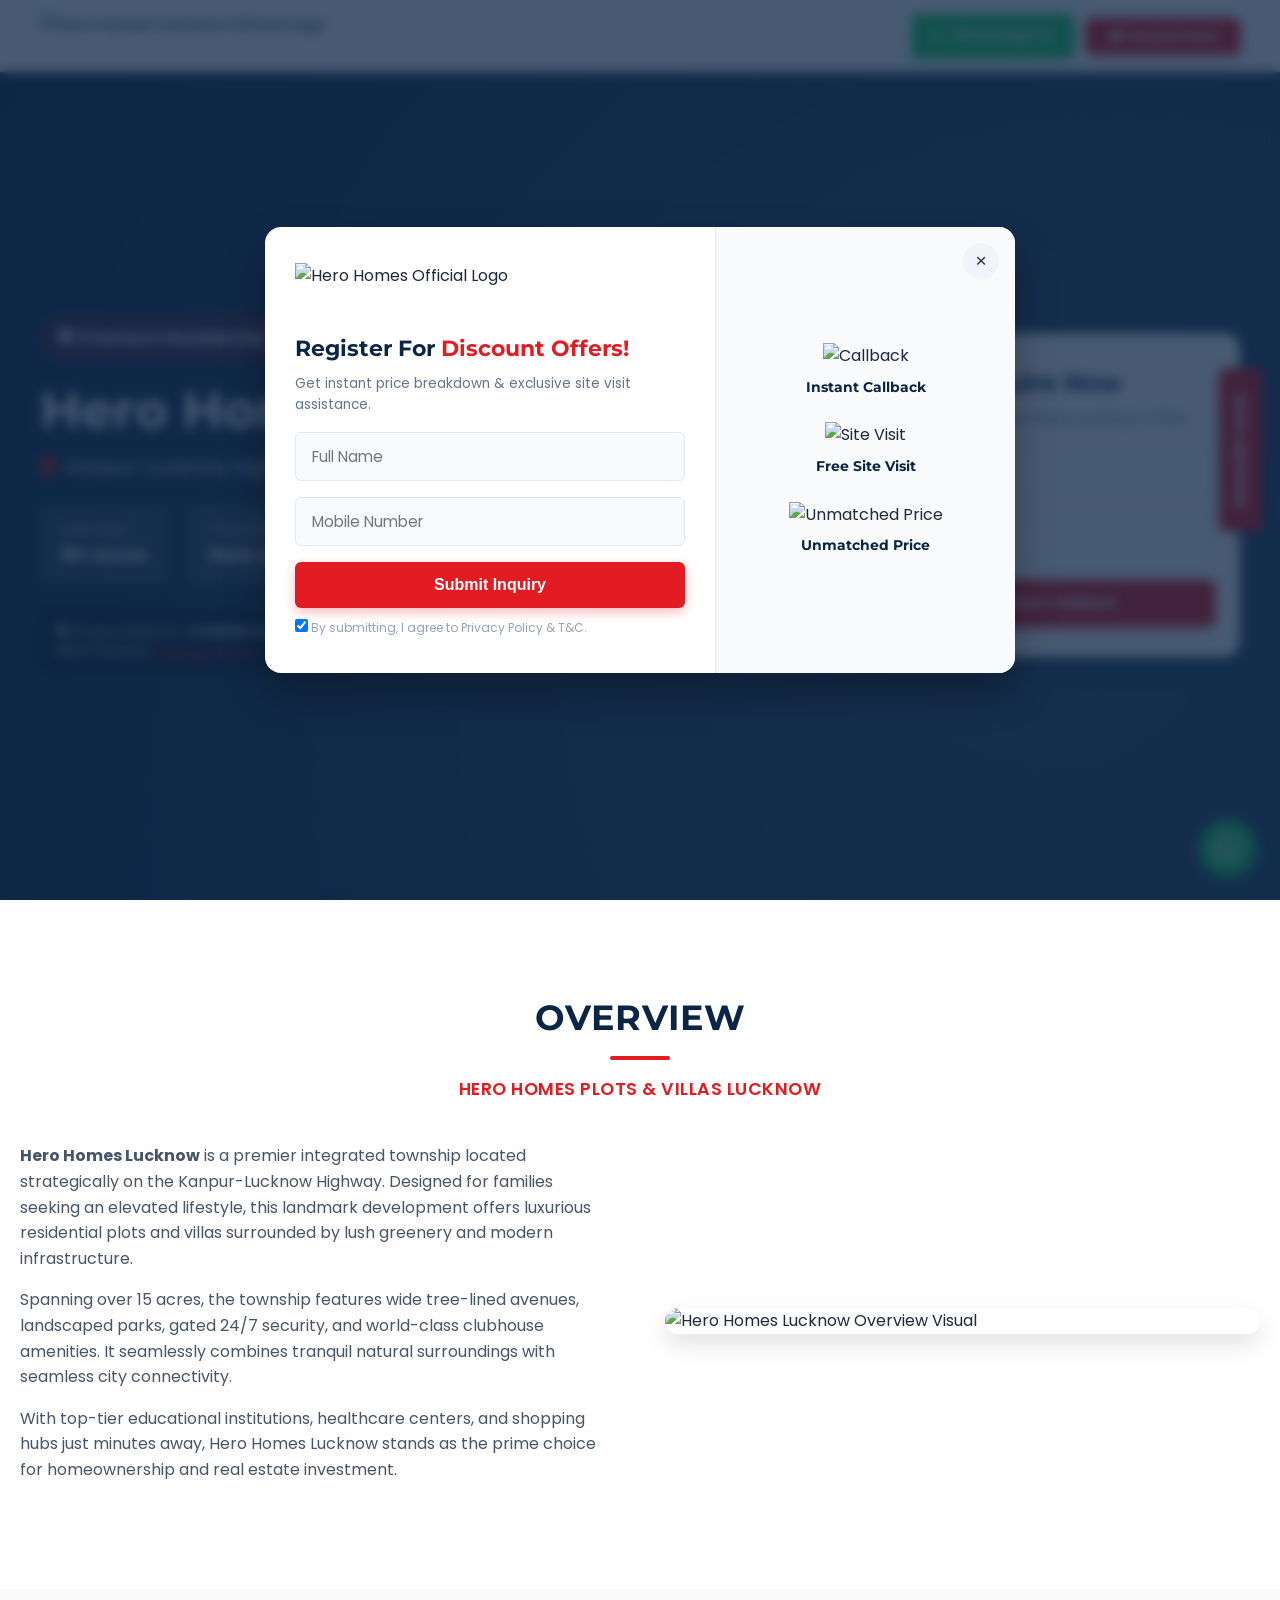
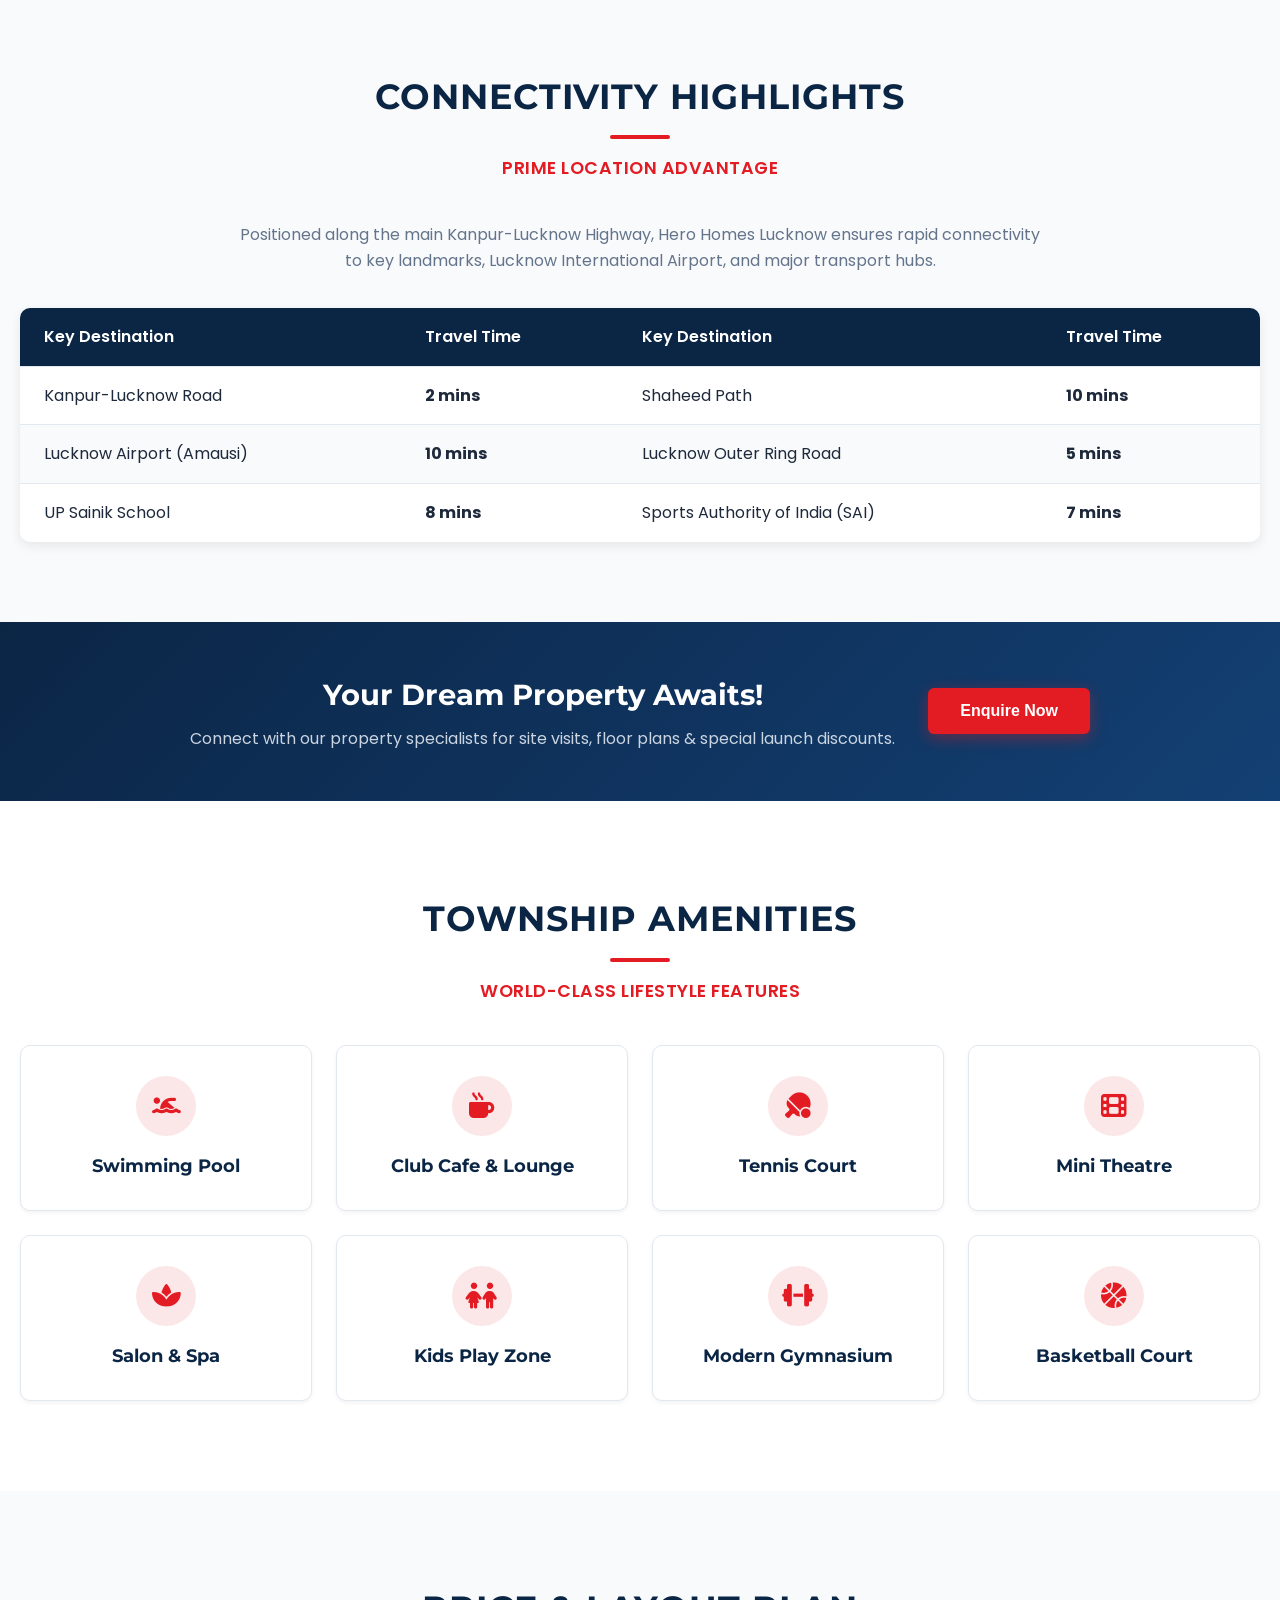
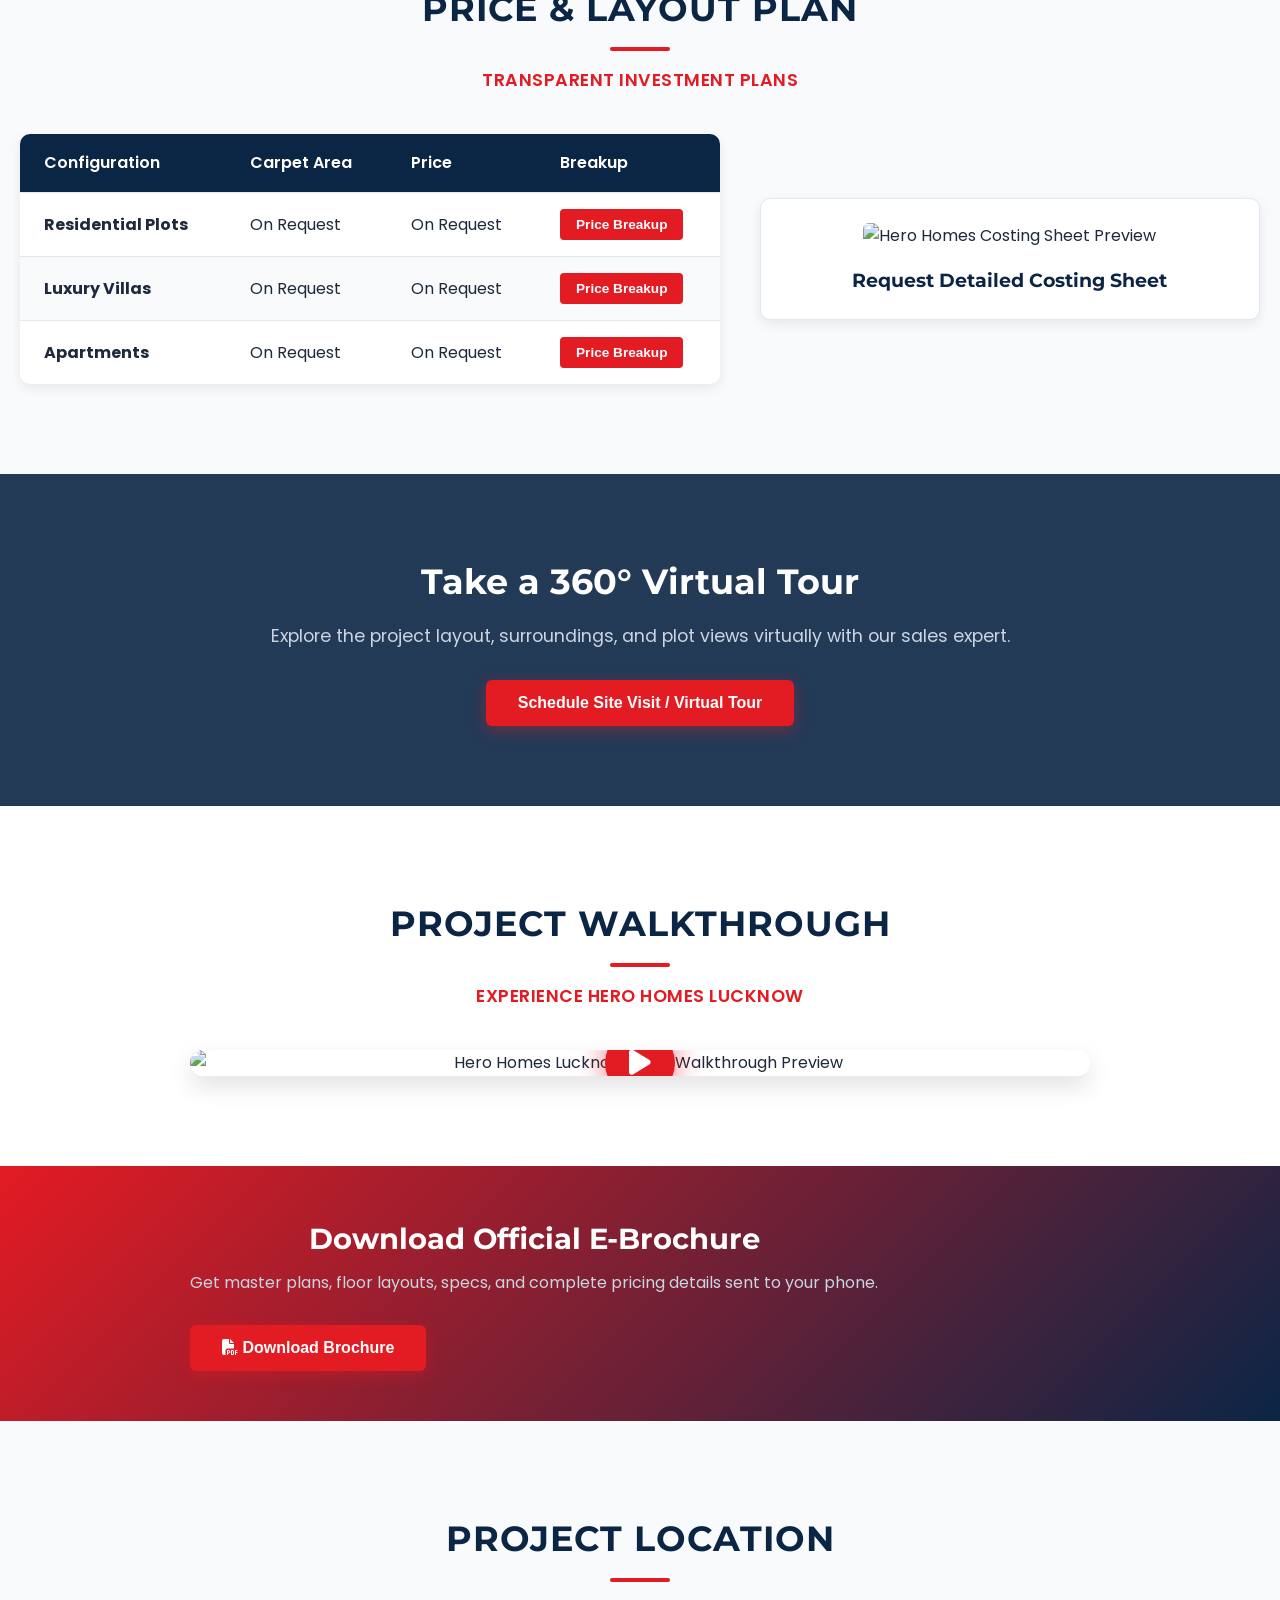
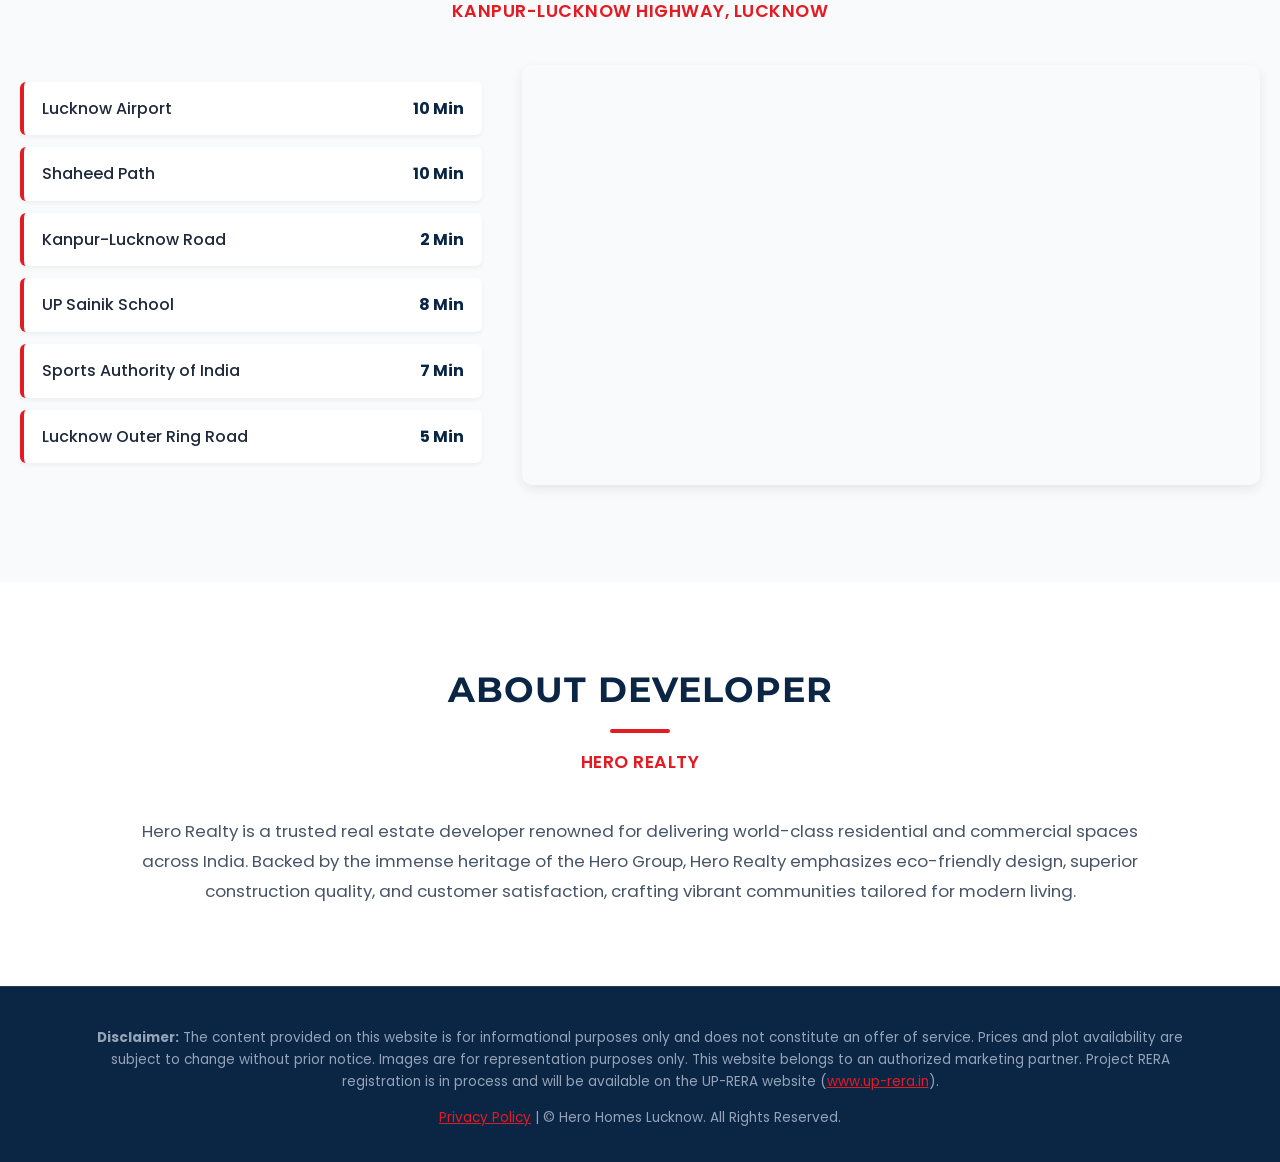
==== index.html @ 5c16687f "Add files via upload" ====
<!DOCTYPE html>
<html lang="en">
<head>
  <meta charset="UTF-8">
  <meta name="viewport" content="width=device-width, initial-scale=1.0">
  <title>Hero Homes Lucknow | Premium Residential Plots & Villas</title>
  <meta name="description" content="Hero Homes Lucknow a premium integrated township offers residential plots and villas on Kanpur-Lucknow Highway, Lucknow. Find project details, amenities, pricing & site visit.">
  <link rel="shortcut icon" href="assets/favicon.webp" type="image/x-icon">
  
  <!-- Font Awesome Icons -->
  <link rel="stylesheet" href="https://cdnjs.cloudflare.com/ajax/libs/font-awesome/6.4.0/css/all.min.css">
  
  <!-- Custom Stylesheet -->
  <link rel="stylesheet" href="styles.css">
</head>
<body>

  <!-- Sticky Side Contact Button -->
  <div class="sticky-enquire-btn" data-modal-target="enquireModal">
    ENQUIRE NOW
  </div>

  <!-- WhatsApp Floating Button -->
  <a href="https://wa.me/?text=I%20Want%20More%20Information%20About%20Hero%20Homes%20Project%20Lucknow" target="_blank" class="whatsapp-float" title="Chat on WhatsApp">
    <i class="fab fa-whatsapp"></i>
  </a>

  <!-- Header Navigation -->
  <header class="header">
    <div class="nav-container">
      <a href="#" class="logo">
        <img src="assets/official-hero-homes-logo.png" alt="Hero Homes Lucknow Official Logo">
      </a>
      <div class="header-actions">
        <a href="https://wa.me/?text=I%20Want%20More%20Information%20About%20Hero%20Homes%20Project%20Lucknow" target="_blank" class="btn-whatsapp-nav">
          <i class="fab fa-whatsapp"></i> WhatsApp Us
        </a>
        <button class="btn-enquire-nav" data-modal-target="enquireModal">
          <i class="fas fa-paper-plane"></i> Enquire Now
        </button>
      </div>
    </div>
  </header>

  <!-- Hero Section -->
  <section class="hero">
    <div class="hero-overlay"></div>
    <div class="hero-container">
      <div class="hero-content">
        <span class="hero-badge"><i class="fas fa-gem"></i> Premium Residential Township</span>
        <h1>Hero Homes Lucknow</h1>
        <div class="hero-location">
          <i class="fas fa-map-marker-alt"></i> Kanpur-Lucknow Highway, Lucknow
        </div>
        <div class="hero-features">
          <div class="hero-feature-item">
            <span>Land Area</span>
            <strong>15+ Acres</strong>
          </div>
          <div class="hero-feature-item">
            <span>Typology</span>
            <strong>Plots & Villas</strong>
          </div>
          <div class="hero-feature-item">
            <span>Status</span>
            <strong>New Launch</strong>
          </div>
        </div>
        <div class="rera-info">
          <i class="fas fa-shield-alt"></i> Project RERA No: <strong>COMING SOON</strong><br>
          RERA Website: <a href="https://www.up-rera.in/" target="_blank" rel="nofollow">www.up-rera.in</a>
        </div>
      </div>

      <!-- Quick Lead Form -->
      <div class="lead-card">
        <h3>Enquire Now</h3>
        <p>Register to unlock exclusive pricing & offers</p>
        <form class="leadForm">
          <input type="hidden" name="form_source" value="Hero Section Form">
          <div class="form-group">
            <input type="text" name="name" class="form-control" placeholder="Your Name" required>
          </div>
          <div class="form-group">
            <input type="tel" name="phone" class="form-control" placeholder="Phone Number" required pattern="[0-9]{10}" title="Please enter a valid 10-digit phone number">
          </div>
          <button type="submit" class="btn-submit">Get Instant Callback</button>
        </form>
      </div>
    </div>
  </section>

  <!-- Overview Section -->
  <section class="overview" id="overview">
    <div class="section-title">
      <h2>Overview</h2>
      <div class="divider"></div>
      <p class="subtitle">Hero Homes Plots & Villas Lucknow</p>
    </div>
    <div class="overview-grid">
      <div class="overview-text">
        <p><strong>Hero Homes Lucknow</strong> is a premier integrated township located strategically on the Kanpur-Lucknow Highway. Designed for families seeking an elevated lifestyle, this landmark development offers luxurious residential plots and villas surrounded by lush greenery and modern infrastructure.</p>
        <p>Spanning over 15 acres, the township features wide tree-lined avenues, landscaped parks, gated 24/7 security, and world-class clubhouse amenities. It seamlessly combines tranquil natural surroundings with seamless city connectivity.</p>
        <p>With top-tier educational institutions, healthcare centers, and shopping hubs just minutes away, Hero Homes Lucknow stands as the prime choice for homeownership and real estate investment.</p>
      </div>
      <div class="overview-img-box">
        <img src="assets/about.webp" alt="Hero Homes Lucknow Overview Visual">
      </div>
    </div>
  </section>

  <!-- Connectivity Highlights -->
  <section class="connectivity">
    <div class="connectivity-container">
      <div class="section-title">
        <h2>Connectivity Highlights</h2>
        <div class="divider"></div>
        <p class="subtitle">Prime Location Advantage</p>
      </div>
      <p class="connectivity-desc">
        Positioned along the main Kanpur-Lucknow Highway, Hero Homes Lucknow ensures rapid connectivity to key landmarks, Lucknow International Airport, and major transport hubs.
      </p>
      <div class="table-responsive">
        <table class="custom-table">
          <thead>
            <tr>
              <th>Key Destination</th>
              <th>Travel Time</th>
              <th>Key Destination</th>
              <th>Travel Time</th>
            </tr>
          </thead>
          <tbody>
            <tr>
              <td>Kanpur-Lucknow Road</td>
              <td><strong>2 mins</strong></td>
              <td>Shaheed Path</td>
              <td><strong>10 mins</strong></td>
            </tr>
            <tr>
              <td>Lucknow Airport (Amausi)</td>
              <td><strong>10 mins</strong></td>
              <td>Lucknow Outer Ring Road</td>
              <td><strong>5 mins</strong></td>
            </tr>
            <tr>
              <td>UP Sainik School</td>
              <td><strong>8 mins</strong></td>
              <td>Sports Authority of India (SAI)</td>
              <td><strong>7 mins</strong></td>
            </tr>
          </tbody>
        </table>
      </div>
    </div>
  </section>

  <!-- Call To Action Banner -->
  <section class="cta-banner">
    <div class="cta-container">
      <div class="cta-text">
        <h3>Your Dream Property Awaits!</h3>
        <p>Connect with our property specialists for site visits, floor plans & special launch discounts.</p>
      </div>
      <button class="btn-cta" data-modal-target="enquireModal">Enquire Now</button>
    </div>
  </section>

  <!-- Amenities Section -->
  <section class="amenities" id="amenities">
    <div class="section-title">
      <h2>Township Amenities</h2>
      <div class="divider"></div>
      <p class="subtitle">World-Class Lifestyle Features</p>
    </div>
    <div class="amenities-grid">
      <div class="amenity-card">
        <div class="amenity-icon"><i class="fas fa-person-swimming"></i></div>
        <h4>Swimming Pool</h4>
      </div>
      <div class="amenity-card">
        <div class="amenity-icon"><i class="fas fa-mug-hot"></i></div>
        <h4>Club Cafe & Lounge</h4>
      </div>
      <div class="amenity-card">
        <div class="amenity-icon"><i class="fas fa-table-tennis-paddle-ball"></i></div>
        <h4>Tennis Court</h4>
      </div>
      <div class="amenity-card">
        <div class="amenity-icon"><i class="fas fa-film"></i></div>
        <h4>Mini Theatre</h4>
      </div>
      <div class="amenity-card">
        <div class="amenity-icon"><i class="fas fa-spa"></i></div>
        <h4>Salon & Spa</h4>
      </div>
      <div class="amenity-card">
        <div class="amenity-icon"><i class="fas fa-children"></i></div>
        <h4>Kids Play Zone</h4>
      </div>
      <div class="amenity-card">
        <div class="amenity-icon"><i class="fas fa-dumbbell"></i></div>
        <h4>Modern Gymnasium</h4>
      </div>
      <div class="amenity-card">
        <div class="amenity-icon"><i class="fas fa-basketball"></i></div>
        <h4>Basketball Court</h4>
      </div>
    </div>
  </section>

  <!-- Pricing Section -->
  <section class="pricing" id="pricing">
    <div class="section-title">
      <h2>Price & Layout Plan</h2>
      <div class="divider"></div>
      <p class="subtitle">Transparent Investment Plans</p>
    </div>
    <div class="pricing-grid">
      <div class="table-responsive">
        <table class="custom-table">
          <thead>
            <tr>
              <th>Configuration</th>
              <th>Carpet Area</th>
              <th>Price</th>
              <th>Breakup</th>
            </tr>
          </thead>
          <tbody>
            <tr>
              <td><strong>Residential Plots</strong></td>
              <td>On Request</td>
              <td>On Request</td>
              <td><button class="price-btn" data-modal-target="enquireModal">Price Breakup</button></td>
            </tr>
            <tr>
              <td><strong>Luxury Villas</strong></td>
              <td>On Request</td>
              <td>On Request</td>
              <td><button class="price-btn" data-modal-target="enquireModal">Price Breakup</button></td>
            </tr>
            <tr>
              <td><strong>Apartments</strong></td>
              <td>On Request</td>
              <td>On Request</td>
              <td><button class="price-btn" data-modal-target="enquireModal">Price Breakup</button></td>
            </tr>
          </tbody>
        </table>
      </div>

      <div class="cost-sheet-card" data-modal-target="enquireModal">
        <img src="assets/costing.jpg" alt="Hero Homes Costing Sheet Preview">
        <h4>Request Detailed Costing Sheet</h4>
      </div>
    </div>
  </section>

  <!-- Virtual Tour Banner -->
  <section class="tour-banner">
    <div class="tour-container">
      <h3>Take a 360° Virtual Tour</h3>
      <p>Explore the project layout, surroundings, and plot views virtually with our sales expert.</p>
      <button class="btn-cta" data-modal-target="pickupModal">Schedule Site Visit / Virtual Tour</button>
    </div>
  </section>

  <!-- Walkthrough Video Preview -->
  <section class="video-section" id="gallery">
    <div class="section-title">
      <h2>Project Walkthrough</h2>
      <div class="divider"></div>
      <p class="subtitle">Experience Hero Homes Lucknow</p>
    </div>
    <div class="video-wrapper" data-modal-target="pickupModal">
      <img src="assets/walkthrough.webp" alt="Hero Homes Lucknow Video Walkthrough Preview">
      <div class="play-button"><i class="fas fa-play"></i></div>
    </div>
  </section>

  <!-- Brochure Banner -->
  <section class="cta-banner" style="background: linear-gradient(135deg, #e31b23 0%, #0b2545 100%);">
    <div class="cta-container">
      <div class="cta-text">
        <h3>Download Official E-Brochure</h3>
        <p>Get master plans, floor layouts, specs, and complete pricing details sent to your phone.</p>
      </div>
      <button class="btn-cta" data-modal-target="brochureModal">
        <i class="fas fa-file-pdf"></i> Download Brochure
      </button>
    </div>
  </section>

  <!-- Location Section -->
  <section class="location" id="location">
    <div class="section-title">
      <h2>Project Location</h2>
      <div class="divider"></div>
      <p class="subtitle">Kanpur-Lucknow Highway, Lucknow</p>
    </div>
    <div class="location-grid">
      <ul class="location-list">
        <li><span>Lucknow Airport</span> <strong>10 Min</strong></li>
        <li><span>Shaheed Path</span> <strong>10 Min</strong></li>
        <li><span>Kanpur-Lucknow Road</span> <strong>2 Min</strong></li>
        <li><span>UP Sainik School</span> <strong>8 Min</strong></li>
        <li><span>Sports Authority of India</span> <strong>7 Min</strong></li>
        <li><span>Lucknow Outer Ring Road</span> <strong>5 Min</strong></li>
      </ul>
      <div class="map-container">
        <iframe 
          src="https://www.google.com/maps/embed?pb=!1m18!1m12!1m3!1d3565.0054084793314!2d80.8180648!3d26.6803095!2m3!1f0!2f0!3f0!3m2!1i1024!2i768!4f13.1!3m3!1m2!1s0x399bf74f813471bf%3A0xedaf40a78e670796!2sHero%20Homes%20-%20Lucknow!5e0!3m2!1sen!2sin!4v1783180433369!5m2!1sen!2sin" 
          allowfullscreen="" 
          loading="lazy" 
          title="Hero Homes Lucknow Location Map">
        </iframe>
      </div>
    </div>
  </section>

  <!-- Developer Section -->
  <section class="developer" id="developer">
    <div class="section-title">
      <h2>About Developer</h2>
      <div class="divider"></div>
      <p class="subtitle">Hero Realty</p>
    </div>
    <div class="developer-container">
      <p>Hero Realty is a trusted real estate developer renowned for delivering world-class residential and commercial spaces across India. Backed by the immense heritage of the Hero Group, Hero Realty emphasizes eco-friendly design, superior construction quality, and customer satisfaction, crafting vibrant communities tailored for modern living.</p>
    </div>
  </section>

  <!-- Footer -->
  <footer class="footer">
    <div class="footer-container">
      <p><strong>Disclaimer:</strong> The content provided on this website is for informational purposes only and does not constitute an offer of service. Prices and plot availability are subject to change without prior notice. Images are for representation purposes only. This website belongs to an authorized marketing partner. Project RERA registration is in process and will be available on the UP-RERA website (<a href="https://www.up-rera.in/" target="_blank" rel="nofollow">www.up-rera.in</a>).</p>
      <p><a href="#" data-modal-target="enquireModal">Privacy Policy</a> | © Hero Homes Lucknow. All Rights Reserved.</p>
    </div>
  </footer>

  <!-- ================= POPUP MODALS ================= -->

  <!-- Modal 1: Enquire Now & Auto Popup -->
  <div class="modal-overlay" id="enquireModal">
    <div class="modal-card">
      <button class="modal-close">&times;</button>
      <div class="modal-grid">
        <div class="modal-body">
          <img src="assets/official-hero-homes-logo.png" alt="Hero Homes Official Logo" class="modal-logo">
          <h3>Register For <span>Discount Offers!</span></h3>
          <p style="font-size:0.85rem; color:#64748b; margin-bottom:16px;">Get instant price breakdown & exclusive site visit assistance.</p>
          <form class="leadForm">
            <input type="hidden" name="form_source" value="Enquire Now Modal Popup">
            <div class="form-group">
              <input type="text" name="name" class="form-control" placeholder="Full Name" required>
            </div>
            <div class="form-group">
              <input type="tel" name="phone" class="form-control" placeholder="Mobile Number" required pattern="[0-9]{10}">
            </div>
            <button type="submit" class="btn-submit">Submit Inquiry</button>
            <p style="font-size:0.75rem; color:#94a3b8; margin-top:10px;">
              <input type="checkbox" checked required> By submitting, I agree to Privacy Policy & T&C.
            </p>
          </form>
        </div>
        <div class="modal-sidebar">
          <div class="feature-box">
            <img src="assets/call-back.png" alt="Callback">
            <h5>Instant Callback</h5>
          </div>
          <div class="feature-box">
            <img src="assets/sitevisit.png" alt="Site Visit">
            <h5>Free Site Visit</h5>
          </div>
          <div class="feature-box">
            <img src="assets/price.png" alt="Unmatched Price">
            <h5>Unmatched Price</h5>
          </div>
        </div>
      </div>
    </div>
  </div>

  <!-- Modal 2: Schedule Free Site Visit Modal -->
  <div class="modal-overlay" id="pickupModal">
    <div class="modal-card">
      <button class="modal-close">&times;</button>
      <div class="modal-grid">
        <div class="modal-body">
          <img src="assets/official-hero-homes-logo.png" alt="Hero Homes Official Logo" class="modal-logo">
          <h3>Schedule Free <span>Pickup & Drop!</span></h3>
          <p style="font-size:0.85rem; color:#64748b; margin-bottom:16px;">Pick a convenient date & time for site visit.</p>
          <form class="leadForm">
            <input type="hidden" name="form_source" value="Free Pickup & Site Visit Form">
            <div class="form-group">
              <input type="text" name="name" class="form-control" placeholder="Full Name" required>
            </div>
            <div class="form-group">
              <input type="tel" name="phone" class="form-control" placeholder="Mobile Number" required pattern="[0-9]{10}">
            </div>
            <div class="form-group">
              <input type="datetime-local" name="date_time" class="form-control" required>
            </div>
            <button type="submit" class="btn-submit">Schedule Free Visit</button>
          </form>
        </div>
        <div class="modal-sidebar">
          <div class="feature-box">
            <img src="assets/sitevisit.png" alt="Site Visit">
            <h5>Complimentary Cab</h5>
          </div>
          <div class="feature-box">
            <img src="assets/price.png" alt="Best Offers">
            <h5>Exclusive Spot Discounts</h5>
          </div>
        </div>
      </div>
    </div>
  </div>

  <!-- Modal 3: Download Brochure Modal -->
  <div class="modal-overlay" id="brochureModal">
    <div class="modal-card">
      <button class="modal-close">&times;</button>
      <div class="modal-grid">
        <div class="modal-body">
          <img src="assets/official-hero-homes-logo.png" alt="Hero Homes Official Logo" class="modal-logo">
          <h3>Download <span>Official Brochure</span></h3>
          <p style="font-size:0.85rem; color:#64748b; margin-bottom:16px;">Get layout maps & cost breakdowns instantly.</p>
          <form class="leadForm">
            <input type="hidden" name="form_source" value="Brochure Download Form">
            <div class="form-group">
              <input type="text" name="name" class="form-control" placeholder="Full Name" required>
            </div>
            <div class="form-group">
              <input type="tel" name="phone" class="form-control" placeholder="Mobile Number" required pattern="[0-9]{10}">
            </div>
            <button type="submit" class="btn-submit">Download PDF Brochure</button>
          </form>
        </div>
        <div class="modal-sidebar">
          <div class="feature-box">
            <img src="assets/call-back.png" alt="Support">
            <h5>24x7 Assistance</h5>
          </div>
          <div class="feature-box">
            <img src="assets/price.png" alt="Pricing">
            <h5>Price Sheets</h5>
          </div>
        </div>
      </div>
    </div>
  </div>

  <!-- Modal 4: Thank You / Response Message Modal -->
  <div class="modal-overlay" id="messageModal">
    <div class="modal-card" style="max-width:480px; text-align:center; padding:40px 24px;">
      <button class="modal-close">&times;</button>
      <div style="font-size:3rem; margin-bottom:12px; color:#25d366;"><i class="fas fa-check-circle"></i></div>
      <h3 id="messageTitle" style="margin-bottom:12px;">🎉 Thank You!</h3>
      <p id="messageBody" style="font-size:0.95rem; color:#475569; margin-bottom:24px;"></p>
      <button class="btn-submit" onclick="document.getElementById('messageModal').classList.remove('active'); document.body.style.overflow='';" style="width:auto; padding:10px 30px;">OK</button>
    </div>
  </div>

  <!-- Custom Script -->
  <script src="script.js"></script>
</body>
</html>
---- styles.css ----
/* Hero Homes Lucknow - Custom Stylesheet */
@import url('https://fonts.googleapis.com/css2?family=Montserrat:wght@400;500;600;700;800&family=Poppins:wght@300;400;500;600;700&display=swap');

:root {
  --primary-color: #0b2545;
  --primary-light: #134074;
  --hero-red: #e31b23;
  --hero-red-hover: #c41219;
  --hero-black: #111111;
  --accent-color: #c99c36;
  --accent-hover: #b08426;
  --whatsapp-color: #25d366;
  --whatsapp-hover: #20ba5a;
  --text-dark: #1e293b;
  --text-muted: #64748b;
  --bg-light: #f8fafc;
  --bg-card: #ffffff;
  --border-color: #e2e8f0;
  --shadow-sm: 0 2px 4px rgba(0,0,0,0.05);
  --shadow-md: 0 4px 12px rgba(0,0,0,0.08);
  --shadow-lg: 0 10px 25px rgba(0,0,0,0.12);
  --radius-sm: 6px;
  --radius-md: 10px;
  --radius-lg: 16px;
  --transition: all 0.3s cubic-bezier(0.4, 0, 0.2, 1);
}

* {
  margin: 0;
  padding: 0;
  box-sizing: border-box;
}

html {
  scroll-behavior: smooth;
}

body {
  font-family: 'Poppins', sans-serif;
  color: var(--text-dark);
  background-color: #ffffff;
  line-height: 1.6;
  overflow-x: hidden;
}

h1, h2, h3, h4, h5, h6 {
  font-family: 'Montserrat', sans-serif;
  font-weight: 700;
  color: var(--primary-color);
}

a {
  text-decoration: none;
  color: inherit;
  transition: var(--transition);
}

/* Section Header styling */
.section-title {
  text-align: center;
  margin-bottom: 40px;
}

.section-title h2 {
  font-size: 2.2rem;
  text-transform: uppercase;
  letter-spacing: 1px;
  color: var(--primary-color);
  position: relative;
  display: inline-block;
}

.section-title .divider {
  width: 60px;
  height: 4px;
  background: var(--hero-red);
  margin: 10px auto 15px;
  border-radius: 2px;
}

.section-title .subtitle {
  font-size: 1.1rem;
  color: var(--hero-red);
  font-weight: 600;
  text-transform: uppercase;
  letter-spacing: 0.5px;
}

/* Header & Minimalist Navigation */
.header {
  position: fixed;
  top: 0;
  left: 0;
  width: 100%;
  z-index: 1000;
  background: rgba(255, 255, 255, 0.98);
  backdrop-filter: blur(12px);
  box-shadow: var(--shadow-sm);
  transition: var(--transition);
  padding: 8px 0;
}

.header.sticky {
  box-shadow: var(--shadow-md);
  padding: 6px 0;
}

.nav-container {
  max-width: 1240px;
  margin: 0 auto;
  padding: 4px 20px;
  display: flex;
  align-items: center;
  justify-content: space-between;
}

.logo {
  display: flex;
  align-items: center;
}

.logo img {
  height: 48px;
  width: auto;
  display: block;
  object-fit: contain;
}

.header-actions {
  display: flex;
  align-items: center;
  gap: 12px;
}

.btn-whatsapp-nav {
  background: var(--whatsapp-color);
  color: #ffffff;
  padding: 10px 20px;
  border-radius: var(--radius-sm);
  font-weight: 600;
  font-size: 0.9rem;
  display: inline-flex;
  align-items: center;
  gap: 8px;
  box-shadow: 0 4px 10px rgba(37, 211, 102, 0.3);
  white-space: nowrap;
}

.btn-whatsapp-nav:hover {
  background: var(--whatsapp-hover);
  color: #ffffff;
  transform: translateY(-2px);
}

.btn-enquire-nav {
  background: var(--hero-red);
  color: #ffffff;
  padding: 10px 22px;
  border-radius: var(--radius-sm);
  font-weight: 600;
  font-size: 0.9rem;
  display: inline-flex;
  align-items: center;
  gap: 8px;
  border: none;
  cursor: pointer;
  box-shadow: 0 4px 12px rgba(227, 27, 35, 0.3);
  white-space: nowrap;
  transition: var(--transition);
}

.btn-enquire-nav:hover {
  background: var(--hero-red-hover);
  color: #ffffff;
  transform: translateY(-2px);
}

/* Hero Slider & Banner */
.hero {
  position: relative;
  min-height: 100vh;
  padding-top: 90px;
  background: linear-gradient(135deg, rgba(11, 37, 69, 0.85) 0%, rgba(19, 64, 116, 0.75) 100%), 
              url('assets/slider-1.webp') center/cover no-repeat;
  display: flex;
  align-items: center;
  color: #ffffff;
}

.hero-overlay {
  position: absolute;
  inset: 0;
  background: radial-gradient(circle at 70% 50%, rgba(0,0,0,0.2) 0%, rgba(11,37,69,0.7) 100%);
  pointer-events: none;
}

.hero-container {
  max-width: 1240px;
  margin: 0 auto;
  padding: 40px 20px;
  width: 100%;
  display: grid;
  grid-template-columns: 1fr 400px;
  gap: 40px;
  align-items: center;
  position: relative;
  z-index: 2;
}

.hero-content h1 {
  font-size: 3.2rem;
  color: #ffffff;
  margin-bottom: 12px;
  line-height: 1.2;
}

.hero-badge {
  display: inline-block;
  background: rgba(227, 27, 35, 0.25);
  border: 1px solid var(--hero-red);
  color: #ffffff;
  padding: 6px 16px;
  border-radius: 30px;
  font-size: 1.1rem;
  font-weight: 600;
  margin-bottom: 20px;
  backdrop-filter: blur(4px);
}

.hero-location {
  font-size: 1.2rem;
  margin-bottom: 24px;
  display: flex;
  align-items: center;
  gap: 10px;
  color: #e2e8f0;
}

.hero-location i {
  color: var(--hero-red);
  font-size: 1.4rem;
}

.hero-features {
  display: flex;
  gap: 20px;
  margin-bottom: 30px;
  flex-wrap: wrap;
}

.hero-feature-item {
  background: rgba(255, 255, 255, 0.12);
  backdrop-filter: blur(8px);
  padding: 12px 20px;
  border-radius: var(--radius-sm);
  border: 1px solid rgba(255, 255, 255, 0.2);
}

.hero-feature-item span {
  display: block;
  font-size: 0.8rem;
  color: #cbd5e1;
  text-transform: uppercase;
}

.hero-feature-item strong {
  font-size: 1.1rem;
  color: #ffffff;
}

.rera-info {
  font-size: 0.85rem;
  color: #cbd5e1;
  line-height: 1.5;
  background: rgba(0,0,0,0.3);
  padding: 10px 16px;
  border-radius: var(--radius-sm);
  display: inline-block;
}

.rera-info a {
  color: var(--hero-red);
  text-decoration: underline;
}

/* Hero Quick Lead Form Card */
.lead-card {
  background: rgba(255, 255, 255, 0.98);
  border-radius: var(--radius-lg);
  padding: 30px 24px;
  color: var(--text-dark);
  box-shadow: var(--shadow-lg);
  border: 1px solid rgba(255,255,255,0.5);
}

.lead-card h3 {
  font-size: 1.5rem;
  text-align: center;
  margin-bottom: 6px;
  color: var(--primary-color);
}

.lead-card p {
  text-align: center;
  font-size: 0.85rem;
  color: var(--text-muted);
  margin-bottom: 20px;
}

.form-group {
  margin-bottom: 16px;
}

.form-control {
  width: 100%;
  padding: 12px 16px;
  font-size: 0.95rem;
  font-family: inherit;
  border: 1px solid var(--border-color);
  border-radius: var(--radius-sm);
  background: #f8fafc;
  transition: var(--transition);
}

.form-control:focus {
  outline: none;
  border-color: var(--hero-red);
  background: #ffffff;
  box-shadow: 0 0 0 3px rgba(227, 27, 35, 0.15);
}

.btn-submit {
  width: 100%;
  background: var(--hero-red);
  color: #ffffff;
  padding: 14px;
  font-size: 1rem;
  font-weight: 600;
  border: none;
  border-radius: var(--radius-sm);
  cursor: pointer;
  transition: var(--transition);
  box-shadow: 0 4px 12px rgba(227, 27, 35, 0.3);
}

.btn-submit:hover {
  background: var(--hero-red-hover);
  transform: translateY(-2px);
}

/* Overview Section */
.overview {
  padding: 90px 20px;
  background: #ffffff;
}

.overview-grid {
  max-width: 1240px;
  margin: 0 auto;
  display: grid;
  grid-template-columns: 1fr 1fr;
  gap: 50px;
  align-items: center;
}

.overview-text p {
  margin-bottom: 16px;
  font-size: 1rem;
  color: #475569;
}

.overview-img-box {
  position: relative;
  border-radius: var(--radius-lg);
  overflow: hidden;
  box-shadow: var(--shadow-lg);
}

.overview-img-box img {
  width: 100%;
  height: auto;
  display: block;
  transition: transform 0.5s ease;
}

.overview-img-box:hover img {
  transform: scale(1.03);
}

/* Connectivity Highlights */
.connectivity {
  padding: 80px 20px;
  background: var(--bg-light);
}

.connectivity-container {
  max-width: 1240px;
  margin: 0 auto;
}

.connectivity-desc {
  text-align: center;
  max-width: 800px;
  margin: 0 auto 35px;
  color: var(--text-muted);
}

.table-responsive {
  width: 100%;
  overflow-x: auto;
  border-radius: var(--radius-md);
  box-shadow: var(--shadow-md);
  background: #ffffff;
}

.custom-table {
  width: 100%;
  border-collapse: collapse;
  text-align: left;
}

.custom-table td, .custom-table th {
  padding: 16px 24px;
  border-bottom: 1px solid var(--border-color);
  font-size: 1rem;
}

.custom-table th {
  background: var(--primary-color);
  color: #ffffff;
  font-weight: 600;
}

.custom-table tr:last-child td {
  border-bottom: none;
}

.custom-table tr:nth-child(even) {
  background: #f8fafc;
}

/* Call to Action Banner */
.cta-banner {
  background: linear-gradient(135deg, var(--primary-color) 0%, var(--primary-light) 100%);
  color: #ffffff;
  padding: 50px 20px;
  text-align: center;
}

.cta-container {
  max-width: 900px;
  margin: 0 auto;
  display: flex;
  align-items: center;
  justify-content: space-between;
  gap: 30px;
  flex-wrap: wrap;
}

.cta-text h3 {
  font-size: 1.8rem;
  color: #ffffff;
  margin-bottom: 8px;
}

.cta-text p {
  color: #cbd5e1;
  font-size: 1rem;
}

.btn-cta {
  background: var(--hero-red);
  color: #ffffff;
  padding: 14px 32px;
  border-radius: var(--radius-sm);
  font-weight: 700;
  font-size: 1rem;
  border: none;
  cursor: pointer;
  white-space: nowrap;
  box-shadow: 0 4px 15px rgba(227, 27, 35, 0.4);
}

.btn-cta:hover {
  background: var(--hero-red-hover);
  transform: translateY(-2px);
}

/* Amenities Section */
.amenities {
  padding: 90px 20px;
  background: #ffffff;
}

.amenities-grid {
  max-width: 1240px;
  margin: 0 auto;
  display: grid;
  grid-template-columns: repeat(auto-fit, minmax(240px, 1fr));
  gap: 24px;
}

.amenity-card {
  background: #ffffff;
  border: 1px solid var(--border-color);
  border-radius: var(--radius-md);
  padding: 30px 20px;
  text-align: center;
  transition: var(--transition);
  box-shadow: var(--shadow-sm);
}

.amenity-card:hover {
  transform: translateY(-6px);
  box-shadow: var(--shadow-lg);
  border-color: var(--hero-red);
}

.amenity-icon {
  width: 60px;
  height: 60px;
  background: rgba(227, 27, 35, 0.1);
  color: var(--hero-red);
  border-radius: 50%;
  display: flex;
  align-items: center;
  justify-content: center;
  font-size: 1.6rem;
  margin: 0 auto 16px;
  transition: var(--transition);
}

.amenity-card:hover .amenity-icon {
  background: var(--hero-red);
  color: #ffffff;
}

.amenity-card h4 {
  font-size: 1.1rem;
  color: var(--primary-color);
}

/* Price Plan Section */
.pricing {
  padding: 90px 20px;
  background: var(--bg-light);
}

.pricing-grid {
  max-width: 1240px;
  margin: 0 auto;
  display: grid;
  grid-template-columns: 1.4fr 1fr;
  gap: 40px;
  align-items: center;
}

.price-btn {
  background: var(--hero-red);
  color: #ffffff;
  border: none;
  padding: 8px 16px;
  border-radius: 4px;
  font-size: 0.85rem;
  font-weight: 600;
  cursor: pointer;
  transition: var(--transition);
}

.price-btn:hover {
  background: var(--hero-red-hover);
}

.cost-sheet-card {
  background: #ffffff;
  border-radius: var(--radius-md);
  padding: 24px;
  text-align: center;
  box-shadow: var(--shadow-md);
  border: 1px solid var(--border-color);
}

.cost-sheet-card img {
  width: 100%;
  border-radius: var(--radius-sm);
  margin-bottom: 16px;
  cursor: pointer;
}

.cost-sheet-card h4 {
  font-size: 1.2rem;
  color: var(--primary-color);
}

/* Virtual Tour & Walkthrough */
.tour-banner {
  background: linear-gradient(rgba(11,37,69,0.9), rgba(11,37,69,0.9)), url('assets/walkthrough.webp') center/cover no-repeat;
  color: #ffffff;
  padding: 80px 20px;
  text-align: center;
}

.tour-container {
  max-width: 800px;
  margin: 0 auto;
}

.tour-container h3 {
  font-size: 2.2rem;
  color: #ffffff;
  margin-bottom: 12px;
}

.tour-container p {
  font-size: 1.1rem;
  color: #cbd5e1;
  margin-bottom: 30px;
}

.video-section {
  padding: 90px 20px;
  background: #ffffff;
  text-align: center;
}

.video-wrapper {
  max-width: 900px;
  margin: 0 auto;
  position: relative;
  border-radius: var(--radius-lg);
  overflow: hidden;
  box-shadow: var(--shadow-lg);
  cursor: pointer;
}

.video-wrapper img {
  width: 100%;
  display: block;
}

.play-button {
  position: absolute;
  top: 50%;
  left: 50%;
  transform: translate(-50%, -50%);
  width: 70px;
  height: 70px;
  background: var(--hero-red);
  color: #ffffff;
  border-radius: 50%;
  display: flex;
  align-items: center;
  justify-content: center;
  font-size: 1.8rem;
  box-shadow: 0 0 30px rgba(227, 27, 35, 0.6);
  transition: var(--transition);
}

.video-wrapper:hover .play-button {
  transform: translate(-50%, -50%) scale(1.15);
  background: #ffffff;
  color: var(--hero-red);
}

/* Location Section */
.location {
  padding: 90px 20px;
  background: var(--bg-light);
}

.location-grid {
  max-width: 1240px;
  margin: 0 auto;
  display: grid;
  grid-template-columns: 1fr 1.6fr;
  gap: 40px;
  align-items: center;
}

.location-list {
  list-style: none;
}

.location-list li {
  padding: 14px 18px;
  background: #ffffff;
  margin-bottom: 12px;
  border-radius: var(--radius-sm);
  display: flex;
  justify-content: space-between;
  align-items: center;
  box-shadow: var(--shadow-sm);
  border-left: 4px solid var(--hero-red);
  font-weight: 500;
}

.location-list li strong {
  color: var(--primary-color);
  font-weight: 700;
}

.map-container iframe {
  width: 100%;
  height: 420px;
  border-radius: var(--radius-md);
  box-shadow: var(--shadow-md);
  border: 0;
}

/* About Developer Section */
.developer {
  padding: 80px 20px;
  background: #ffffff;
}

.developer-container {
  max-width: 1000px;
  margin: 0 auto;
  text-align: center;
}

.developer-container p {
  font-size: 1.05rem;
  color: #475569;
  line-height: 1.8;
}

/* Footer & Legal */
.footer {
  background: var(--primary-color);
  color: #94a3b8;
  padding: 40px 20px 20px;
  font-size: 0.85rem;
  text-align: center;
  border-top: 1px solid rgba(255,255,255,0.1);
}

.footer-container {
  max-width: 1100px;
  margin: 0 auto;
}

.footer p {
  margin-bottom: 14px;
  line-height: 1.6;
}

.footer a {
  color: var(--hero-red);
  text-decoration: underline;
}

/* Sticky Contact Controls */
.sticky-enquire-btn {
  position: fixed;
  right: -42px;
  top: 50%;
  transform: translateY(-50%) rotate(-90deg);
  background: var(--hero-red);
  color: #ffffff;
  padding: 10px 24px;
  font-weight: 700;
  font-size: 0.9rem;
  border-radius: 8px 8px 0 0;
  box-shadow: 0 4px 15px rgba(0,0,0,0.2);
  z-index: 999;
  cursor: pointer;
  letter-spacing: 1px;
}

.sticky-enquire-btn:hover {
  background: var(--hero-red-hover);
}

.whatsapp-float {
  position: fixed;
  bottom: 24px;
  right: 24px;
  z-index: 999;
  background: #25d366;
  color: #ffffff;
  width: 56px;
  height: 56px;
  border-radius: 50%;
  display: flex;
  align-items: center;
  justify-content: center;
  font-size: 2rem;
  box-shadow: 0 4px 16px rgba(37, 211, 102, 0.4);
  transition: var(--transition);
}

.whatsapp-float:hover {
  transform: scale(1.1);
  color: #ffffff;
}

/* Modal Popup System */
.modal-overlay {
  position: fixed;
  inset: 0;
  background: rgba(11, 37, 69, 0.75);
  backdrop-filter: blur(6px);
  z-index: 2000;
  display: flex;
  align-items: center;
  justify-content: center;
  padding: 20px;
  opacity: 0;
  visibility: hidden;
  transition: all 0.3s ease;
}

.modal-overlay.active {
  opacity: 1;
  visibility: visible;
}

.modal-card {
  background: #ffffff;
  width: 100%;
  max-width: 750px;
  border-radius: var(--radius-lg);
  overflow: hidden;
  box-shadow: 0 20px 40px rgba(0,0,0,0.3);
  position: relative;
  transform: translateY(30px) scale(0.95);
  transition: all 0.3s ease;
}

.modal-overlay.active .modal-card {
  transform: translateY(0) scale(1);
}

.modal-close {
  position: absolute;
  top: 16px;
  right: 16px;
  background: #f1f5f9;
  border: none;
  width: 36px;
  height: 36px;
  border-radius: 50%;
  font-size: 1.2rem;
  color: var(--text-dark);
  cursor: pointer;
  z-index: 10;
  transition: var(--transition);
}

.modal-close:hover {
  background: #e2e8f0;
  color: #ef4444;
}

.modal-grid {
  display: grid;
  grid-template-columns: 1.5fr 1fr;
}

.modal-body {
  padding: 36px 30px;
}

.modal-body .modal-logo {
  height: 52px;
  width: auto;
  display: block;
  margin-bottom: 16px;
  object-fit: contain;
}

.modal-body h3 {
  font-size: 1.4rem;
  margin-bottom: 6px;
}

.modal-body h3 span {
  color: var(--hero-red);
}

.modal-sidebar {
  background: var(--bg-light);
  padding: 36px 20px;
  border-left: 1px solid var(--border-color);
  display: flex;
  flex-direction: column;
  justify-content: center;
  gap: 24px;
}

.feature-box {
  text-align: center;
}

.feature-box img {
  width: 44px;
  height: 44px;
  margin-bottom: 8px;
}

.feature-box h5 {
  font-size: 0.85rem;
  color: var(--primary-color);
}

/* Responsiveness */
@media (max-width: 992px) {
  .hero-container, .overview-grid, .pricing-grid, .location-grid {
    grid-template-columns: 1fr;
  }

  .modal-grid {
    grid-template-columns: 1fr;
  }

  .modal-sidebar {
    display: none;
  }

  .hero-content h1 {
    font-size: 2.4rem;
  }
}

@media (max-width: 640px) {
  .nav-container {
    padding: 6px 12px;
  }

  .logo img {
    height: 38px;
  }

  .header-actions {
    gap: 8px;
  }

  .btn-whatsapp-nav {
    padding: 8px 12px;
    font-size: 0.8rem;
  }

  .btn-enquire-nav {
    padding: 8px 14px;
    font-size: 0.8rem;
  }

  .hero {
    padding-top: 76px;
  }

  .hero-content h1 {
    font-size: 1.9rem;
  }

  .cta-container {
    flex-direction: column;
    text-align: center;
  }

  .sticky-enquire-btn {
    display: none;
  }
}
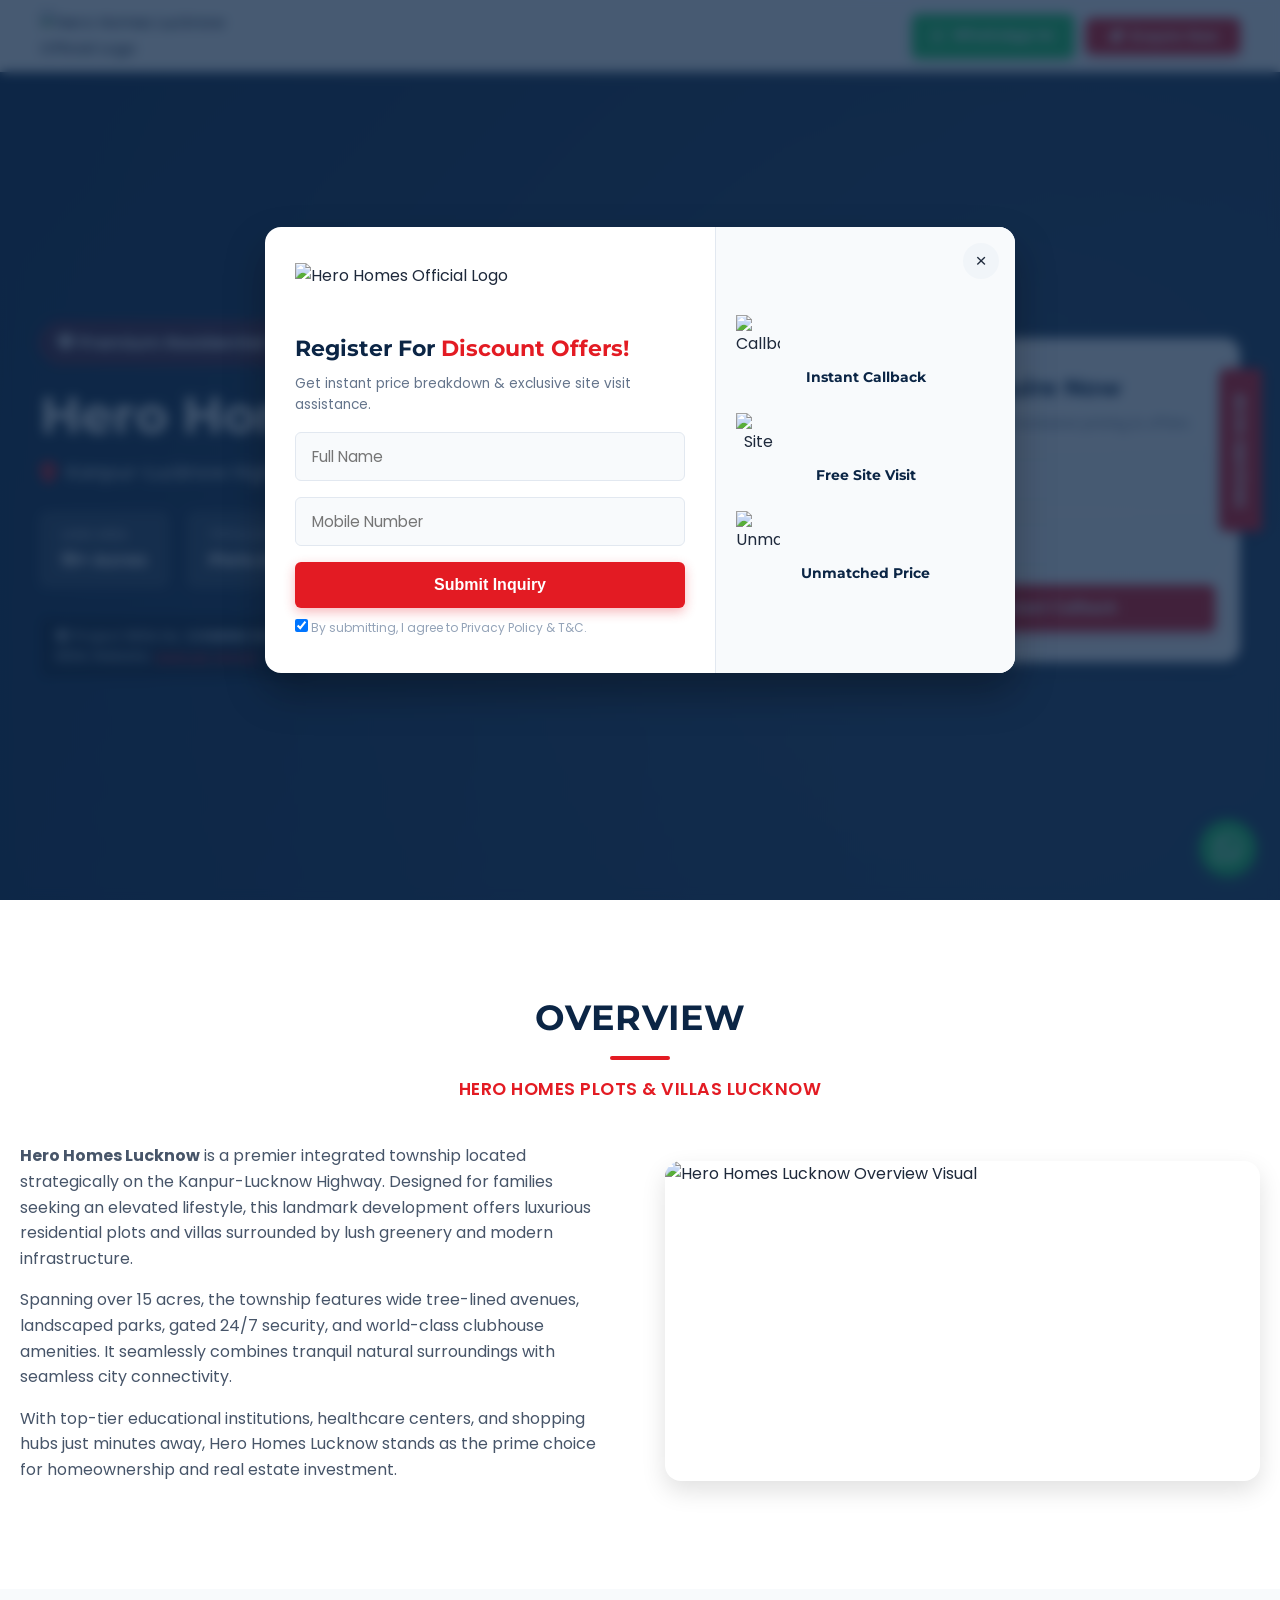
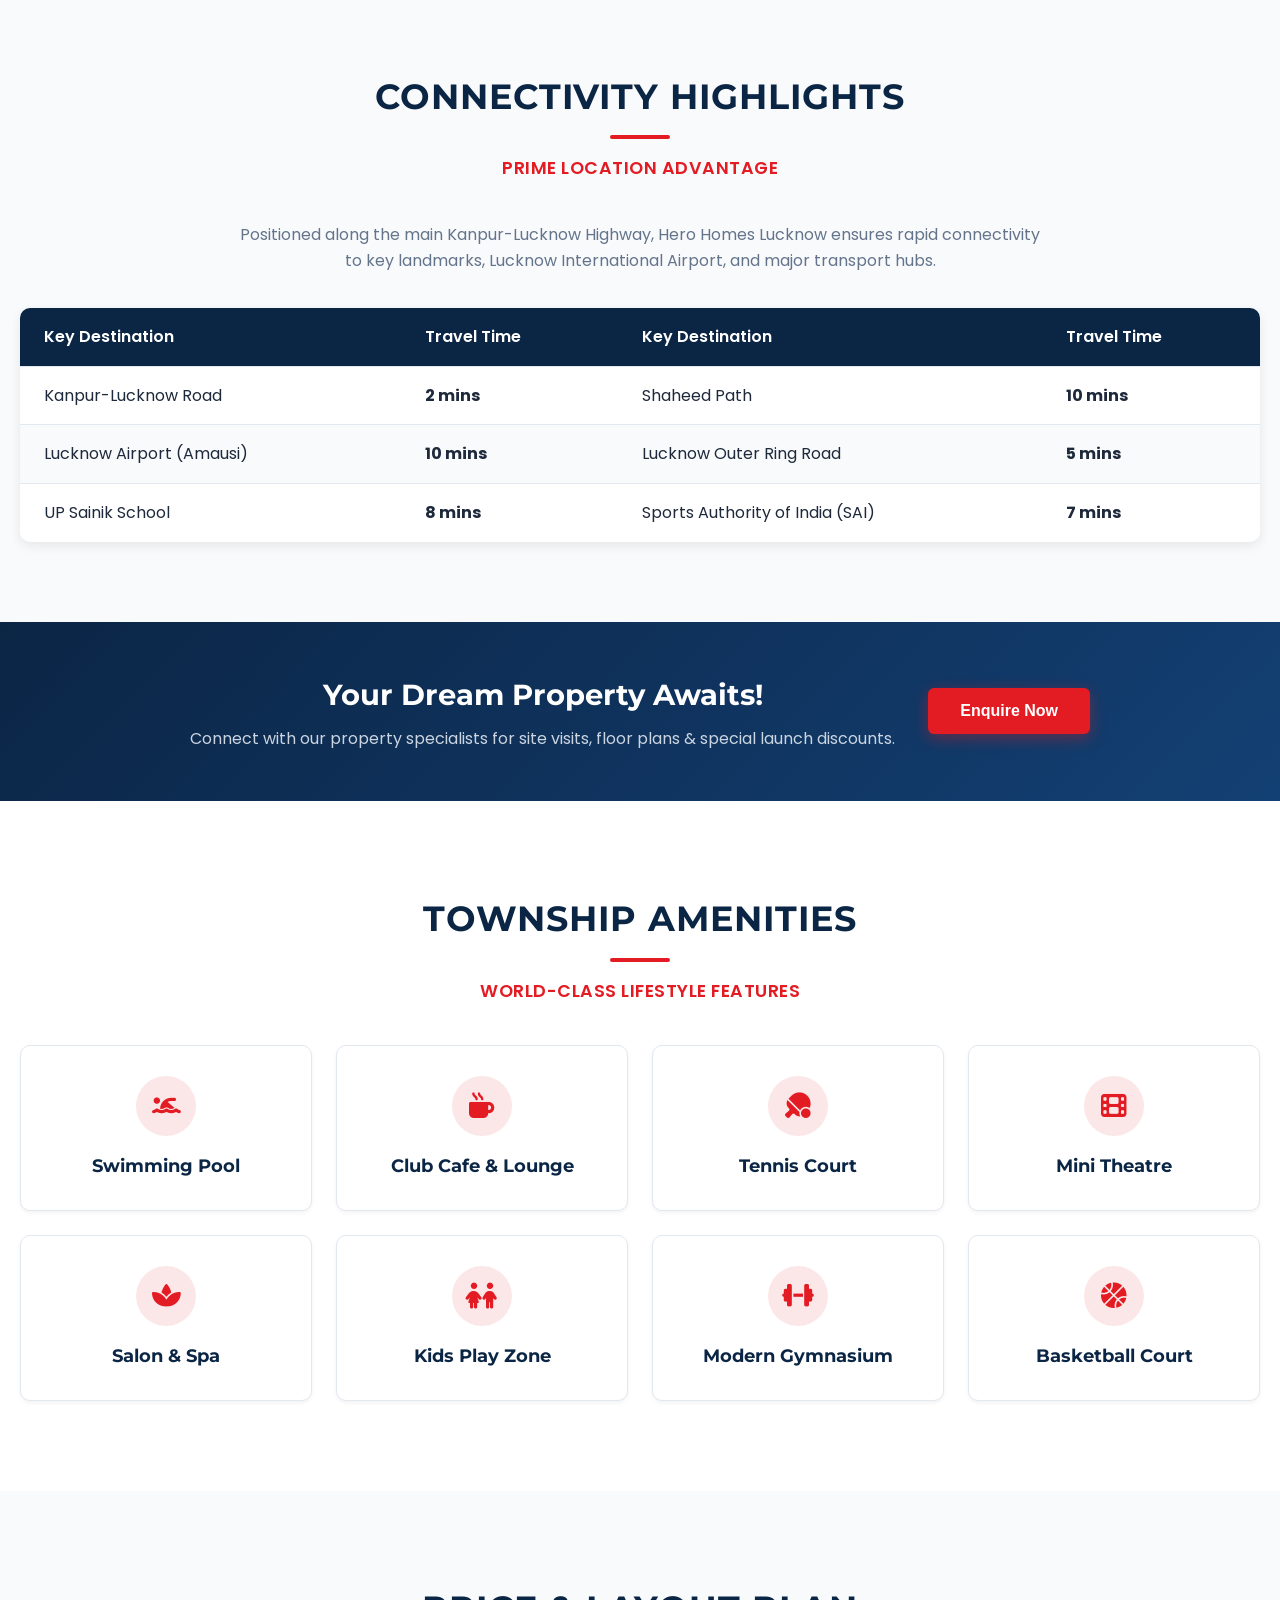
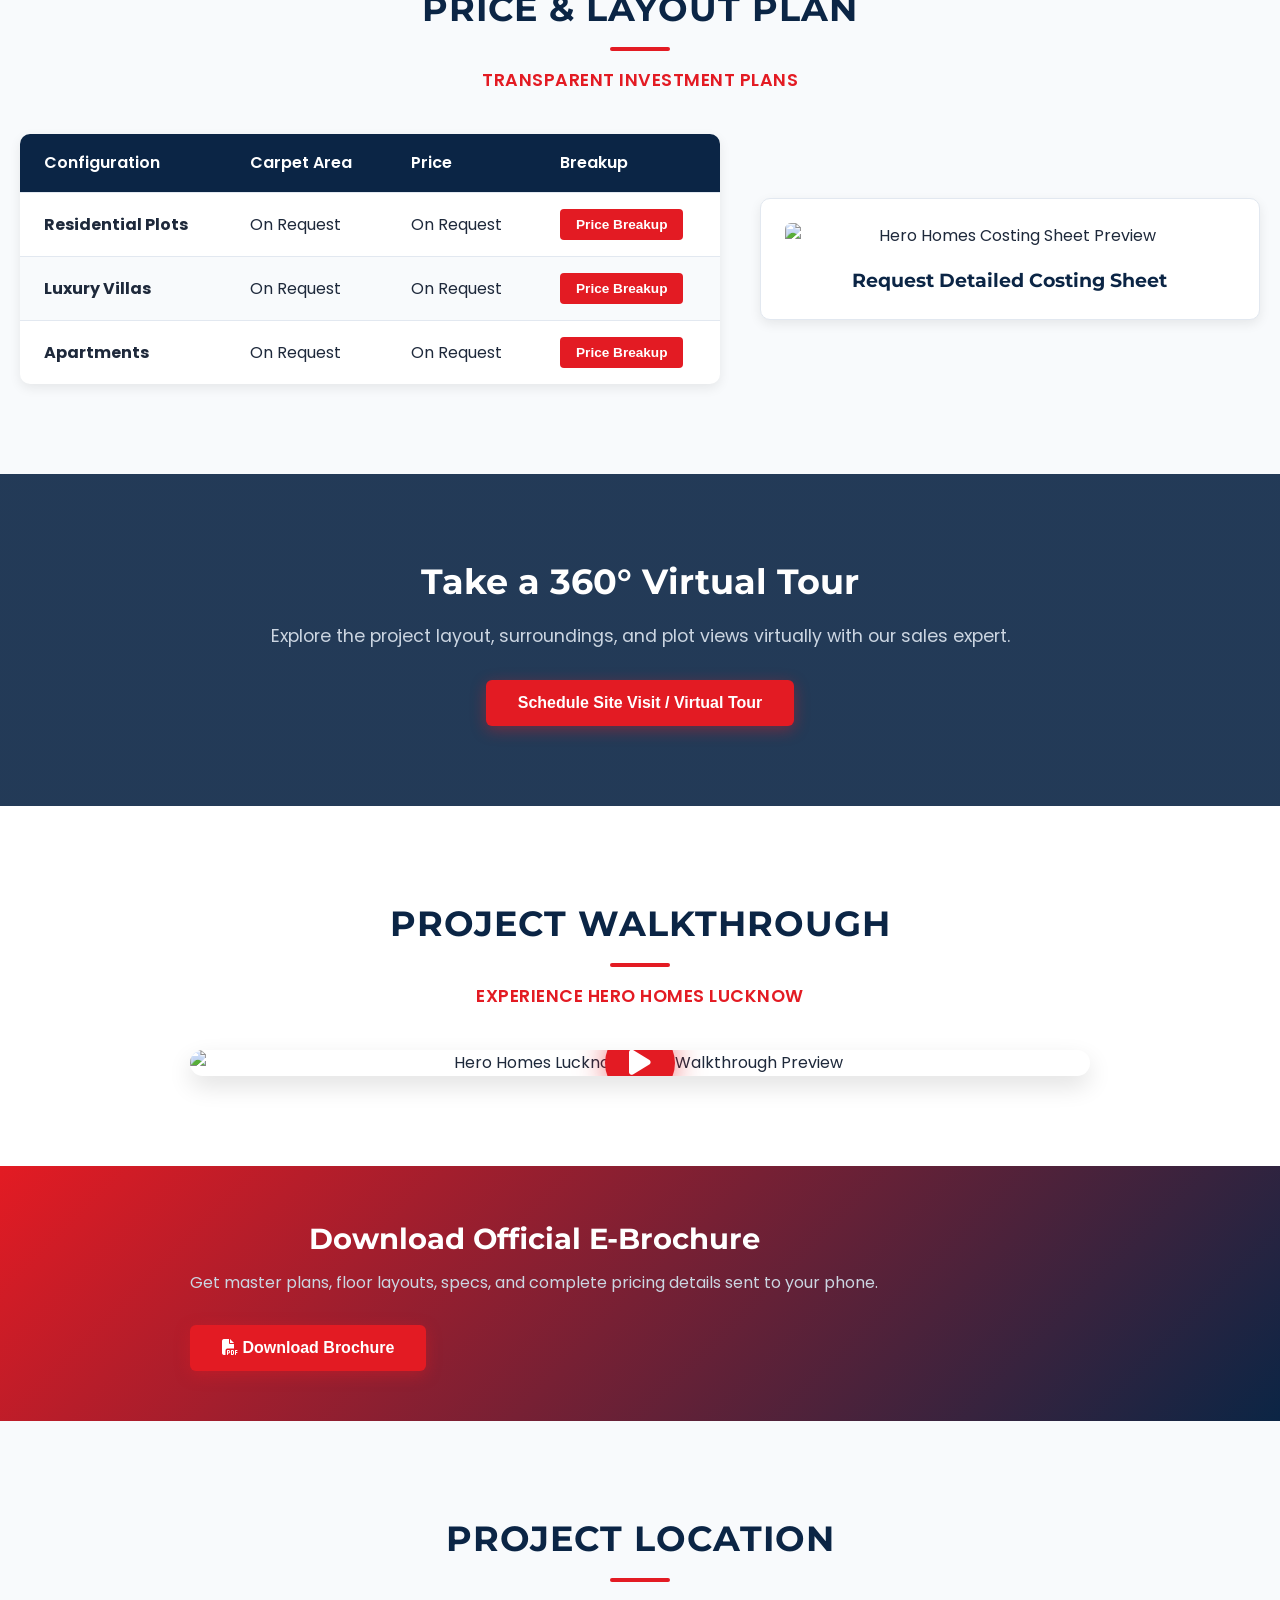
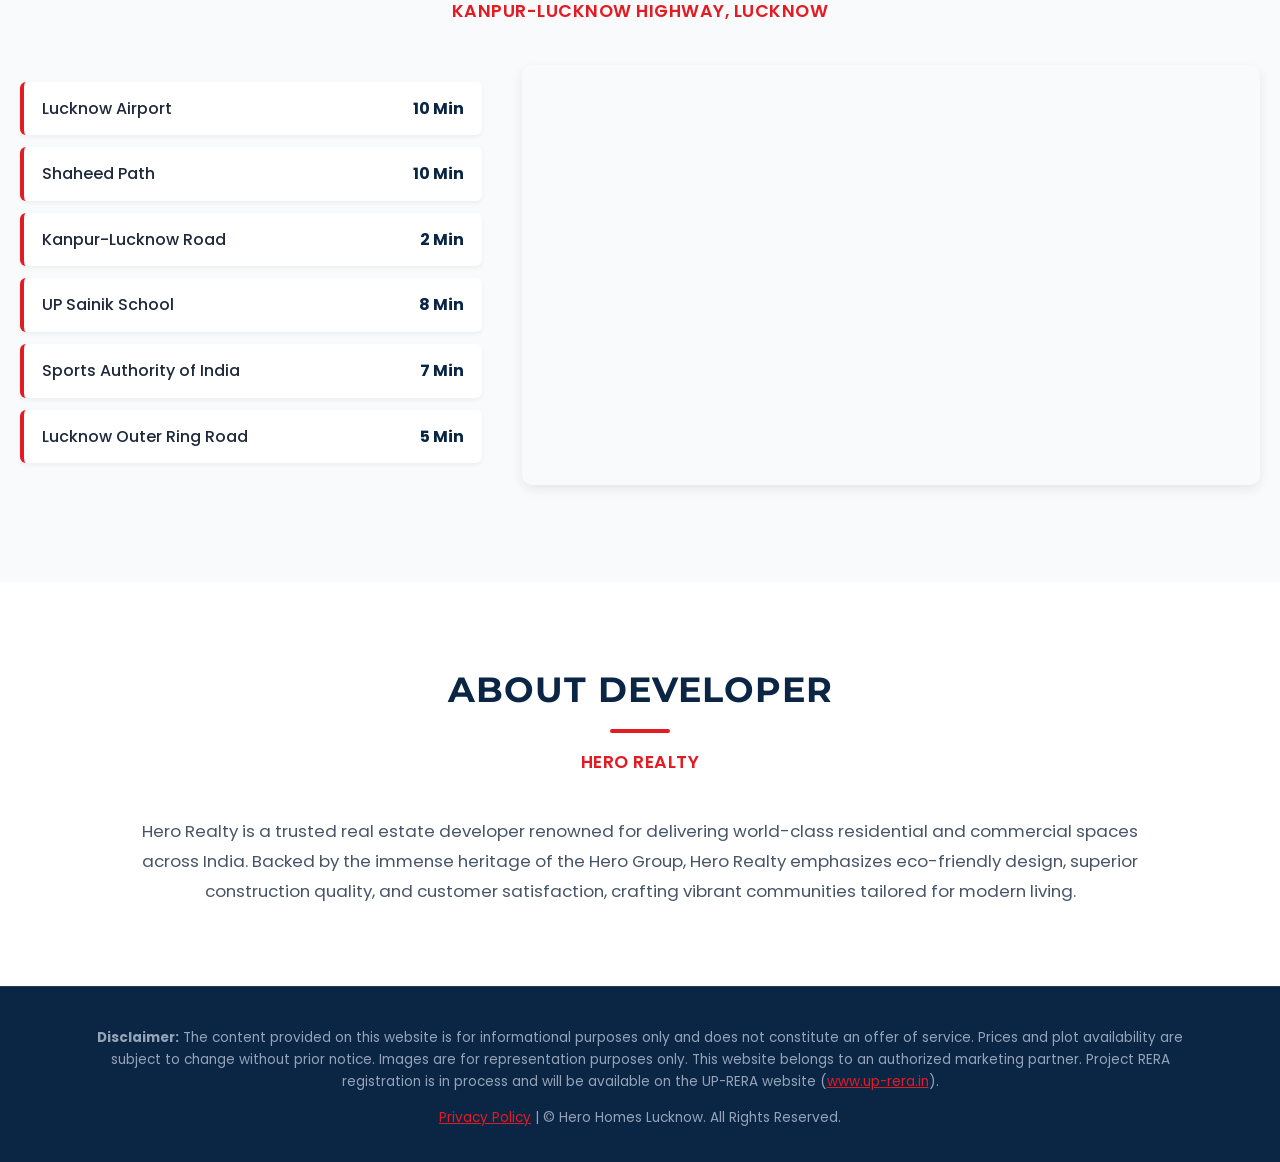
==== commit 9a8f9e1d: "Add files via upload" ====
--- a/index.html
+++ b/index.html
@@ -28,8 +28,8 @@
   <!-- Header Navigation -->
   <header class="header">
     <div class="nav-container">
-      <a href="#" class="logo">
-        <img src="assets/official-hero-homes-logo.png" alt="Hero Homes Lucknow Official Logo">
+      <a href="index.html" class="logo">
+        <img src="assets/official-hero-homes-logo-hd.png" alt="Hero Homes Lucknow Official Logo" onerror="this.onerror=null; this.src='https://herohomeslucknow.site/assets/images/logo.webp';">
       </a>
       <div class="header-actions">
         <a href="https://wa.me/?text=I%20Want%20More%20Information%20About%20Hero%20Homes%20Project%20Lucknow" target="_blank" class="btn-whatsapp-nav">
@@ -104,7 +104,7 @@
         <p>With top-tier educational institutions, healthcare centers, and shopping hubs just minutes away, Hero Homes Lucknow stands as the prime choice for homeownership and real estate investment.</p>
       </div>
       <div class="overview-img-box">
-        <img src="assets/about.webp" alt="Hero Homes Lucknow Overview Visual">
+        <img src="assets/about.webp" alt="Hero Homes Lucknow Overview Visual" onerror="this.onerror=null; this.src='https://herohomeslucknow.site/assets/images/about.webp';">
       </div>
     </div>
   </section>
@@ -251,7 +251,7 @@
       </div>
 
       <div class="cost-sheet-card" data-modal-target="enquireModal">
-        <img src="assets/costing.jpg" alt="Hero Homes Costing Sheet Preview">
+        <img src="assets/costing.jpg" alt="Hero Homes Costing Sheet Preview" onerror="this.onerror=null; this.src='https://herohomeslucknow.site/assets/images/costing.jpg';">
         <h4>Request Detailed Costing Sheet</h4>
       </div>
     </div>
@@ -274,7 +274,7 @@
       <p class="subtitle">Experience Hero Homes Lucknow</p>
     </div>
     <div class="video-wrapper" data-modal-target="pickupModal">
-      <img src="assets/walkthrough.webp" alt="Hero Homes Lucknow Video Walkthrough Preview">
+      <img src="assets/walkthrough.webp" alt="Hero Homes Lucknow Video Walkthrough Preview" onerror="this.onerror=null; this.src='https://herohomeslucknow.site/assets/images/walkthrough.webp';">
       <div class="play-button"><i class="fas fa-play"></i></div>
     </div>
   </section>
@@ -347,7 +347,7 @@
       <button class="modal-close">&times;</button>
       <div class="modal-grid">
         <div class="modal-body">
-          <img src="assets/official-hero-homes-logo.png" alt="Hero Homes Official Logo" class="modal-logo">
+          <img src="assets/official-hero-homes-logo-hd.png" alt="Hero Homes Official Logo" class="modal-logo" onerror="this.onerror=null; this.src='https://herohomeslucknow.site/assets/images/logo.webp';">
           <h3>Register For <span>Discount Offers!</span></h3>
           <p style="font-size:0.85rem; color:#64748b; margin-bottom:16px;">Get instant price breakdown & exclusive site visit assistance.</p>
           <form class="leadForm">
@@ -366,15 +366,15 @@
         </div>
         <div class="modal-sidebar">
           <div class="feature-box">
-            <img src="assets/call-back.png" alt="Callback">
+            <img src="assets/call-back.png" alt="Callback" onerror="this.onerror=null; this.src='https://herohomeslucknow.site/assets/images/call-back.png';">
             <h5>Instant Callback</h5>
           </div>
           <div class="feature-box">
-            <img src="assets/sitevisit.png" alt="Site Visit">
+            <img src="assets/sitevisit.png" alt="Site Visit" onerror="this.onerror=null; this.src='https://herohomeslucknow.site/assets/images/sitevisit.png';">
             <h5>Free Site Visit</h5>
           </div>
           <div class="feature-box">
-            <img src="assets/price.png" alt="Unmatched Price">
+            <img src="assets/price.png" alt="Unmatched Price" onerror="this.onerror=null; this.src='https://herohomeslucknow.site/assets/images/price.png';">
             <h5>Unmatched Price</h5>
           </div>
         </div>
@@ -388,7 +388,7 @@
       <button class="modal-close">&times;</button>
       <div class="modal-grid">
         <div class="modal-body">
-          <img src="assets/official-hero-homes-logo.png" alt="Hero Homes Official Logo" class="modal-logo">
+          <img src="assets/official-hero-homes-logo-hd.png" alt="Hero Homes Official Logo" class="modal-logo" onerror="this.onerror=null; this.src='https://herohomeslucknow.site/assets/images/logo.webp';">
           <h3>Schedule Free <span>Pickup & Drop!</span></h3>
           <p style="font-size:0.85rem; color:#64748b; margin-bottom:16px;">Pick a convenient date & time for site visit.</p>
           <form class="leadForm">
@@ -407,11 +407,11 @@
         </div>
         <div class="modal-sidebar">
           <div class="feature-box">
-            <img src="assets/sitevisit.png" alt="Site Visit">
+            <img src="assets/sitevisit.png" alt="Site Visit" onerror="this.onerror=null; this.src='https://herohomeslucknow.site/assets/images/sitevisit.png';">
             <h5>Complimentary Cab</h5>
           </div>
           <div class="feature-box">
-            <img src="assets/price.png" alt="Best Offers">
+            <img src="assets/price.png" alt="Best Offers" onerror="this.onerror=null; this.src='https://herohomeslucknow.site/assets/images/price.png';">
             <h5>Exclusive Spot Discounts</h5>
           </div>
         </div>
@@ -425,7 +425,7 @@
       <button class="modal-close">&times;</button>
       <div class="modal-grid">
         <div class="modal-body">
-          <img src="assets/official-hero-homes-logo.png" alt="Hero Homes Official Logo" class="modal-logo">
+          <img src="assets/official-hero-homes-logo-hd.png" alt="Hero Homes Official Logo" class="modal-logo" onerror="this.onerror=null; this.src='https://herohomeslucknow.site/assets/images/logo.webp';">
           <h3>Download <span>Official Brochure</span></h3>
           <p style="font-size:0.85rem; color:#64748b; margin-bottom:16px;">Get layout maps & cost breakdowns instantly.</p>
           <form class="leadForm">
@@ -441,26 +441,15 @@
         </div>
         <div class="modal-sidebar">
           <div class="feature-box">
-            <img src="assets/call-back.png" alt="Support">
+            <img src="assets/call-back.png" alt="Support" onerror="this.onerror=null; this.src='https://herohomeslucknow.site/assets/images/call-back.png';">
             <h5>24x7 Assistance</h5>
           </div>
           <div class="feature-box">
-            <img src="assets/price.png" alt="Pricing">
+            <img src="assets/price.png" alt="Pricing" onerror="this.onerror=null; this.src='https://herohomeslucknow.site/assets/images/price.png';">
             <h5>Price Sheets</h5>
           </div>
         </div>
       </div>
-    </div>
-  </div>
-
-  <!-- Modal 4: Thank You / Response Message Modal -->
-  <div class="modal-overlay" id="messageModal">
-    <div class="modal-card" style="max-width:480px; text-align:center; padding:40px 24px;">
-      <button class="modal-close">&times;</button>
-      <div style="font-size:3rem; margin-bottom:12px; color:#25d366;"><i class="fas fa-check-circle"></i></div>
-      <h3 id="messageTitle" style="margin-bottom:12px;">🎉 Thank You!</h3>
-      <p id="messageBody" style="font-size:0.95rem; color:#475569; margin-bottom:24px;"></p>
-      <button class="btn-submit" onclick="document.getElementById('messageModal').classList.remove('active'); document.body.style.overflow='';" style="width:auto; padding:10px 30px;">OK</button>
     </div>
   </div>
 
--- a/styles.css
+++ b/styles.css
@@ -55,6 +55,12 @@
   transition: var(--transition);
 }
 
+img {
+  max-width: 100%;
+  height: auto;
+  display: block;
+}
+
 /* Section Header styling */
 .section-title {
   text-align: center;
@@ -97,18 +103,18 @@
   backdrop-filter: blur(12px);
   box-shadow: var(--shadow-sm);
   transition: var(--transition);
-  padding: 8px 0;
+  padding: 10px 0;
 }
 
 .header.sticky {
   box-shadow: var(--shadow-md);
-  padding: 6px 0;
+  padding: 8px 0;
 }
 
 .nav-container {
   max-width: 1240px;
   margin: 0 auto;
-  padding: 4px 20px;
+  padding: 0 20px;
   display: flex;
   align-items: center;
   justify-content: space-between;
@@ -120,10 +126,11 @@
 }
 
 .logo img {
-  height: 48px;
+  height: 52px;
   width: auto;
+  max-width: 220px;
+  object-fit: contain;
   display: block;
-  object-fit: contain;
 }
 
 .header-actions {
@@ -179,9 +186,10 @@
 .hero {
   position: relative;
   min-height: 100vh;
-  padding-top: 90px;
-  background: linear-gradient(135deg, rgba(11, 37, 69, 0.85) 0%, rgba(19, 64, 116, 0.75) 100%), 
-              url('assets/slider-1.webp') center/cover no-repeat;
+  padding-top: 100px;
+  background: linear-gradient(135deg, rgba(11, 37, 69, 0.88) 0%, rgba(19, 64, 116, 0.8) 100%), 
+              url('assets/slider-1.webp') center/cover no-repeat,
+              url('https://herohomeslucknow.site/assets/images/slider-1.webp') center/cover no-repeat;
   display: flex;
   align-items: center;
   color: #ffffff;
@@ -374,11 +382,13 @@
   border-radius: var(--radius-lg);
   overflow: hidden;
   box-shadow: var(--shadow-lg);
+  min-height: 320px;
 }
 
 .overview-img-box img {
   width: 100%;
-  height: auto;
+  height: 100%;
+  object-fit: cover;
   display: block;
   transition: transform 0.5s ease;
 }
@@ -582,6 +592,8 @@
 
 .cost-sheet-card img {
   width: 100%;
+  max-height: 280px;
+  object-fit: cover;
   border-radius: var(--radius-sm);
   margin-bottom: 16px;
   cursor: pointer;
@@ -594,7 +606,9 @@
 
 /* Virtual Tour & Walkthrough */
 .tour-banner {
-  background: linear-gradient(rgba(11,37,69,0.9), rgba(11,37,69,0.9)), url('assets/walkthrough.webp') center/cover no-repeat;
+  background: linear-gradient(rgba(11,37,69,0.9), rgba(11,37,69,0.9)), 
+              url('assets/walkthrough.webp') center/cover no-repeat,
+              url('https://herohomeslucknow.site/assets/images/walkthrough.webp') center/cover no-repeat;
   color: #ffffff;
   padding: 80px 20px;
   text-align: center;
@@ -635,6 +649,8 @@
 
 .video-wrapper img {
   width: 100%;
+  max-height: 480px;
+  object-fit: cover;
   display: block;
 }
 
@@ -865,9 +881,10 @@
 .modal-body .modal-logo {
   height: 52px;
   width: auto;
+  max-width: 240px;
+  object-fit: contain;
+  margin-bottom: 16px;
   display: block;
-  margin-bottom: 16px;
-  object-fit: contain;
 }
 
 .modal-body h3 {
@@ -896,6 +913,7 @@
 .feature-box img {
   width: 44px;
   height: 44px;
+  object-fit: contain;
   margin-bottom: 8px;
 }
 
@@ -929,7 +947,8 @@
   }
 
   .logo img {
-    height: 38px;
+    height: 40px;
+    max-width: 170px;
   }
 
   .header-actions {
@@ -947,7 +966,7 @@
   }
 
   .hero {
-    padding-top: 76px;
+    padding-top: 86px;
   }
 
   .hero-content h1 {
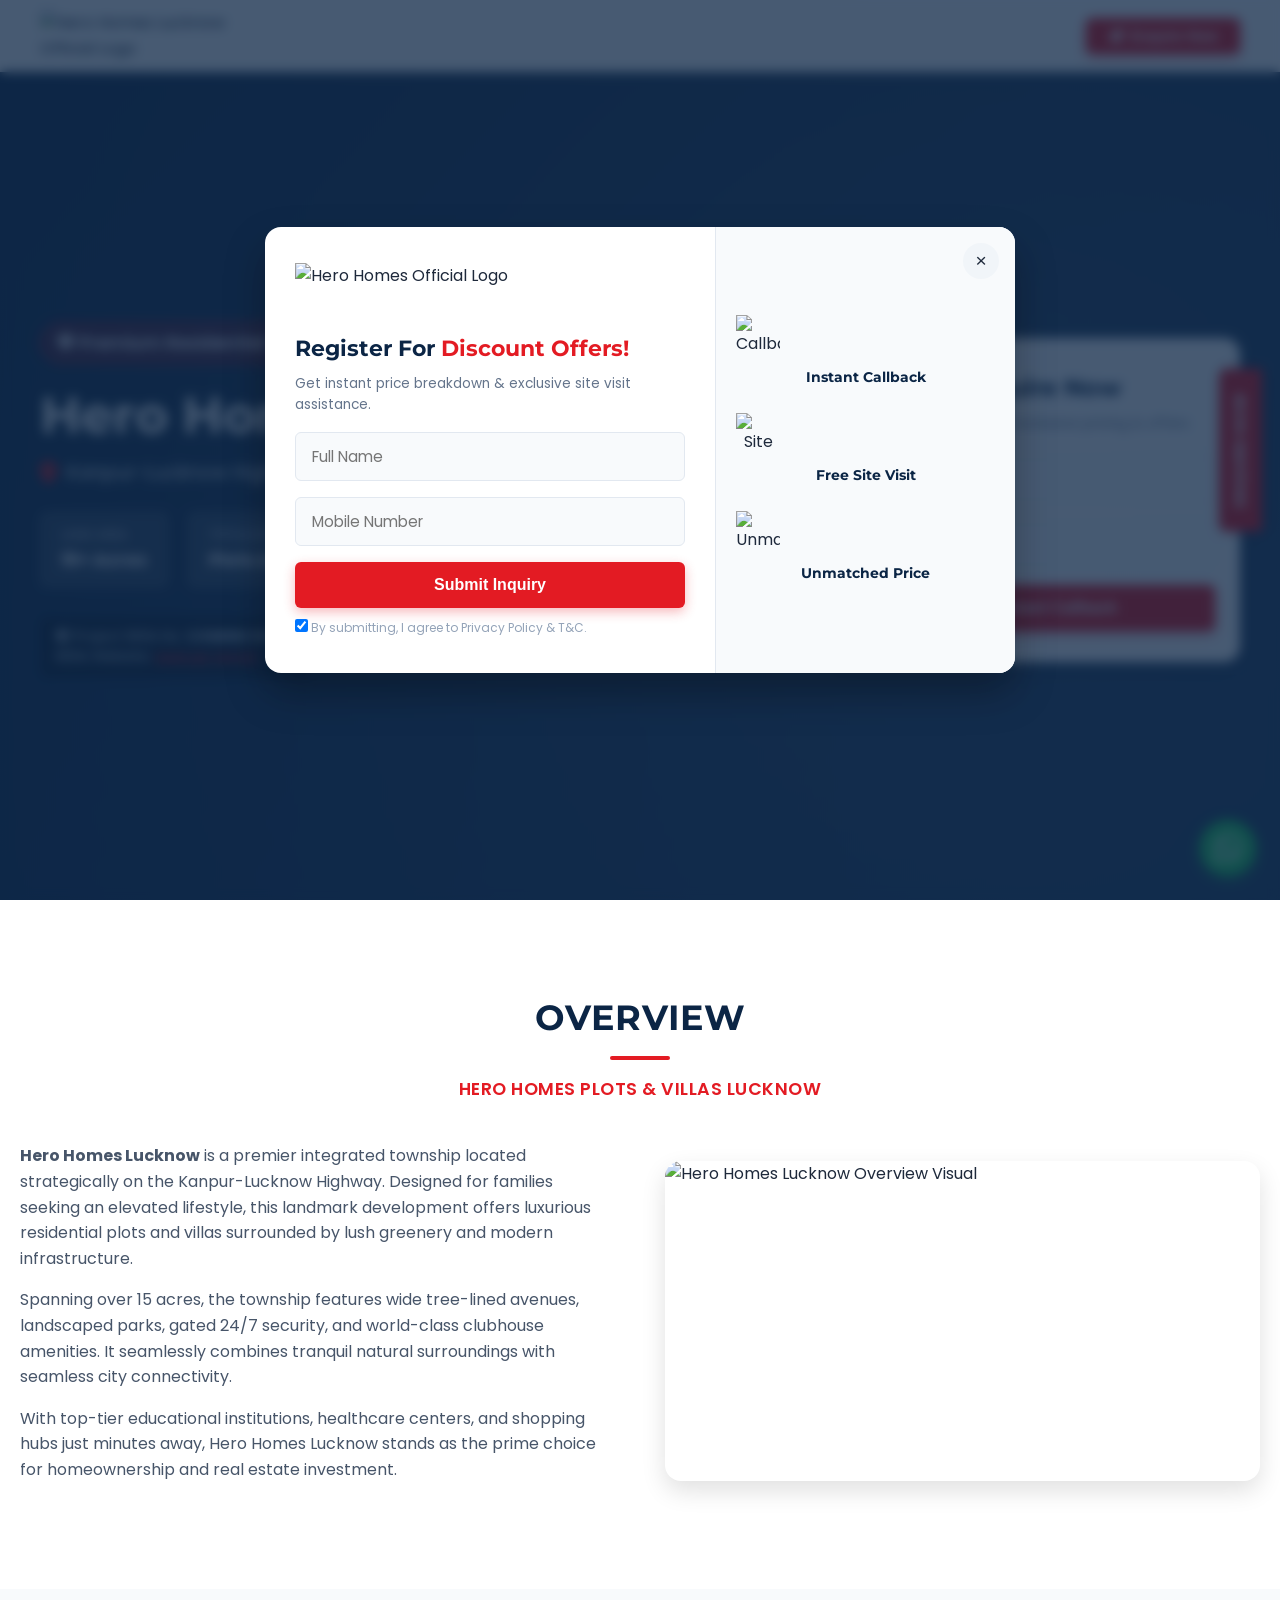
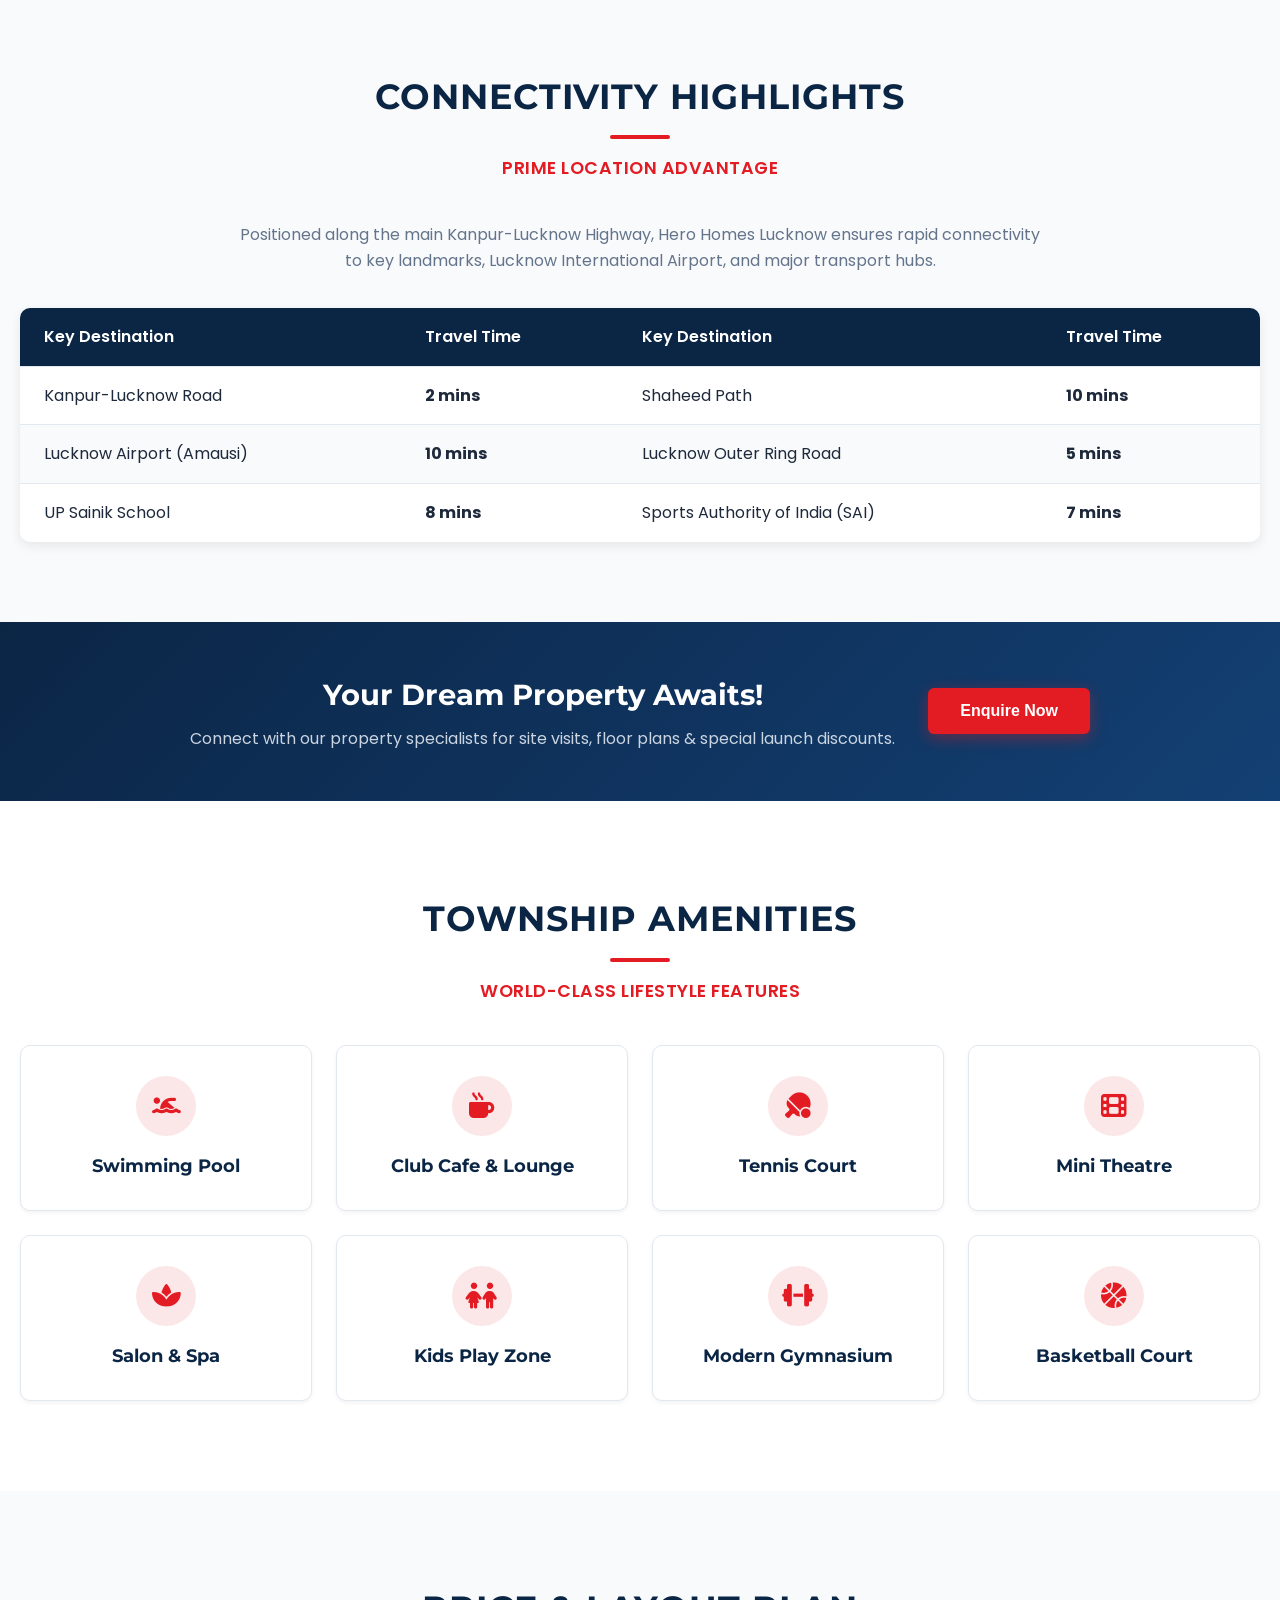
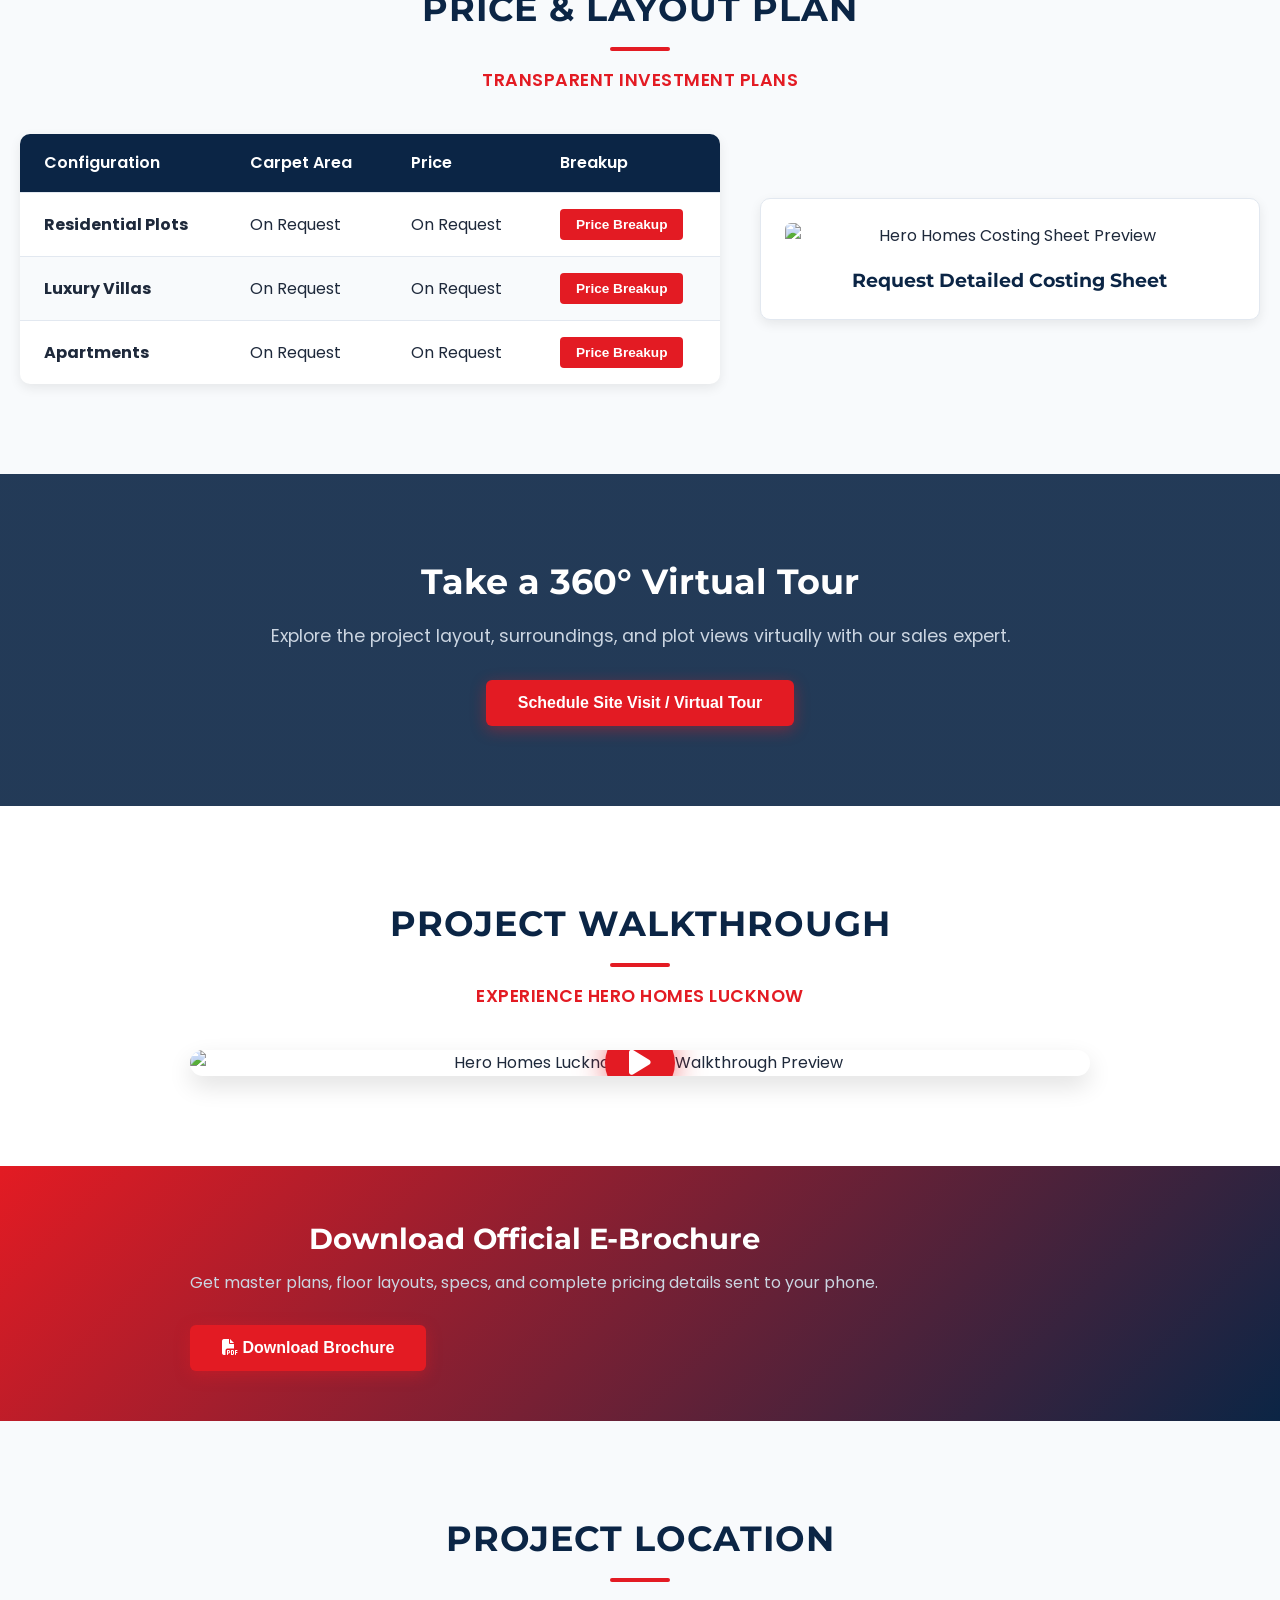
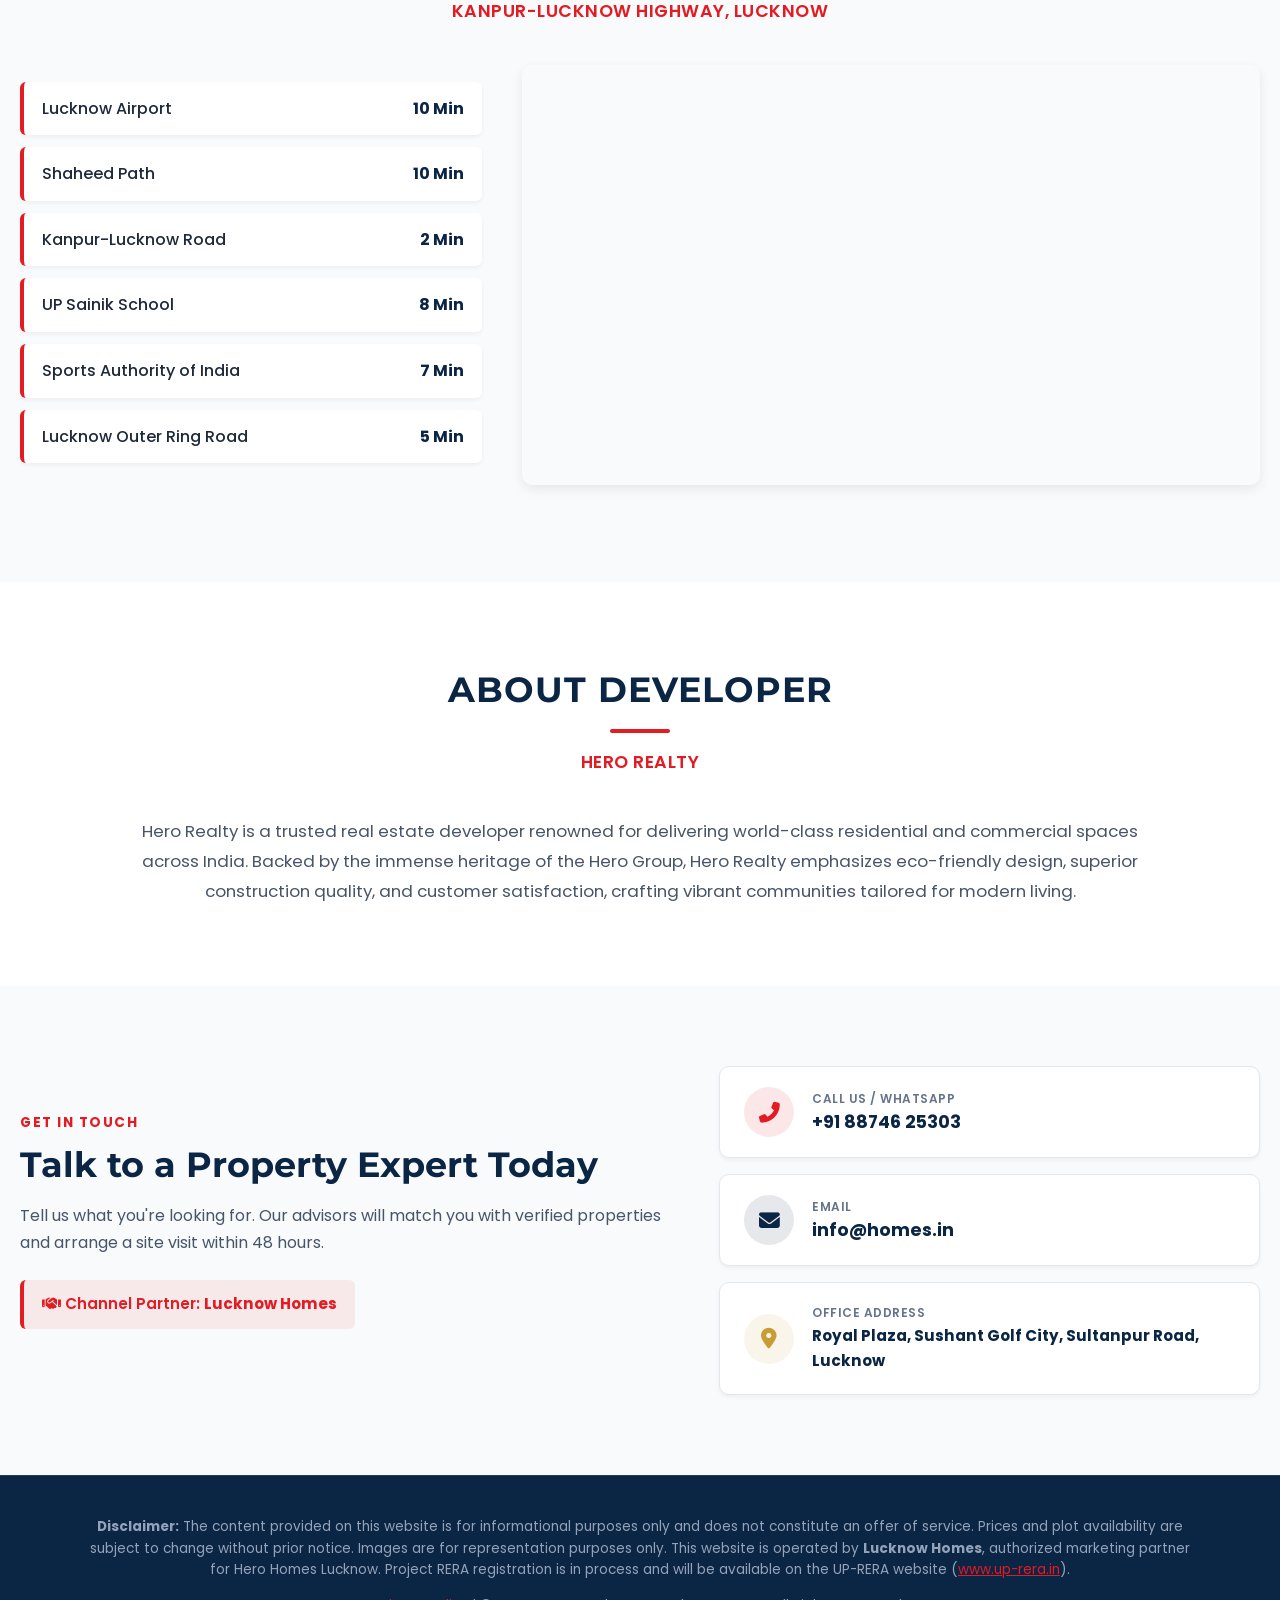
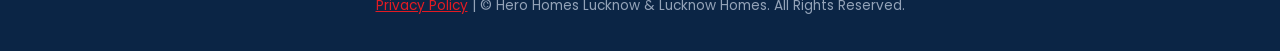
==== commit a0ecf21e: "Add files via upload" ====
--- a/index.html
+++ b/index.html
@@ -4,7 +4,7 @@
   <meta charset="UTF-8">
   <meta name="viewport" content="width=device-width, initial-scale=1.0">
   <title>Hero Homes Lucknow | Premium Residential Plots & Villas</title>
-  <meta name="description" content="Hero Homes Lucknow a premium integrated township offers residential plots and villas on Kanpur-Lucknow Highway, Lucknow. Find project details, amenities, pricing & site visit.">
+  <meta name="description" content="Hero Homes Lucknow a premium integrated township offers residential plots and villas on Kanpur-Lucknow Highway, Lucknow. Find project details, amenities, pricing & site visit. Marketed by Lucknow Homes.">
   <link rel="shortcut icon" href="assets/favicon.webp" type="image/x-icon">
   
   <!-- Font Awesome Icons -->
@@ -21,7 +21,7 @@
   </div>
 
   <!-- WhatsApp Floating Button -->
-  <a href="https://wa.me/?text=I%20Want%20More%20Information%20About%20Hero%20Homes%20Project%20Lucknow" target="_blank" class="whatsapp-float" title="Chat on WhatsApp">
+  <a href="https://wa.me/918874625303?text=I%20Want%20More%20Information%20About%20Hero%20Homes%20Project%20Lucknow" target="_blank" class="whatsapp-float" title="Chat on WhatsApp (+91 88746 25303)">
     <i class="fab fa-whatsapp"></i>
   </a>
 
@@ -32,9 +32,6 @@
         <img src="assets/official-hero-homes-logo-hd.png" alt="Hero Homes Lucknow Official Logo" onerror="this.onerror=null; this.src='https://herohomeslucknow.site/assets/images/logo.webp';">
       </a>
       <div class="header-actions">
-        <a href="https://wa.me/?text=I%20Want%20More%20Information%20About%20Hero%20Homes%20Project%20Lucknow" target="_blank" class="btn-whatsapp-nav">
-          <i class="fab fa-whatsapp"></i> WhatsApp Us
-        </a>
         <button class="btn-enquire-nav" data-modal-target="enquireModal">
           <i class="fas fa-paper-plane"></i> Enquire Now
         </button>
@@ -331,11 +328,64 @@
     </div>
   </section>
 
+  <!-- Channel Partner & Contact Section (Lucknow Homes) -->
+  <section class="partner-contact" id="contact" style="background: var(--bg-light); padding: 80px 20px;">
+    <div class="container" style="max-width: 1240px; margin: 0 auto;">
+      <div class="partner-grid">
+        <div class="partner-info">
+          <span style="color: var(--hero-red); font-weight: 700; text-transform: uppercase; letter-spacing: 1.5px; font-size: 0.85rem; display: block; margin-bottom: 8px;">GET IN TOUCH</span>
+          <h2 style="font-size: 2.2rem; color: var(--primary-color); margin-bottom: 14px; line-height: 1.3;">Talk to a Property Expert Today</h2>
+          <p style="color: #475569; font-size: 1rem; margin-bottom: 24px; line-height: 1.7;">
+            Tell us what you're looking for. Our advisors will match you with verified properties and arrange a site visit within 48 hours.
+          </p>
+          <p style="font-size: 0.95rem; color: var(--hero-red); font-weight: 600; margin-bottom: 20px; background: rgba(227, 27, 35, 0.08); padding: 12px 18px; border-radius: var(--radius-sm); border-left: 4px solid var(--hero-red); display: inline-block;">
+            <i class="fas fa-handshake"></i> Channel Partner: <strong>Lucknow Homes</strong>
+          </p>
+        </div>
+
+        <div class="contact-details-cards">
+          <!-- Call / WhatsApp Card -->
+          <a href="https://wa.me/918874625303?text=I%20Want%20More%20Information%20About%20Hero%20Homes%20Project%20Lucknow" target="_blank" class="contact-card">
+            <div class="card-icon" style="background: rgba(227, 27, 35, 0.1); color: var(--hero-red);">
+              <i class="fas fa-phone-alt"></i>
+            </div>
+            <div>
+              <span class="card-label">CALL US / WHATSAPP</span>
+              <strong class="card-val">+91 88746 25303</strong>
+            </div>
+          </a>
+
+          <!-- Email Card -->
+          <a href="mailto:info@homes.in" class="contact-card">
+            <div class="card-icon" style="background: rgba(11, 37, 69, 0.1); color: var(--primary-color);">
+              <i class="fas fa-envelope"></i>
+            </div>
+            <div>
+              <span class="card-label">EMAIL</span>
+              <strong class="card-val">info@homes.in</strong>
+            </div>
+          </a>
+
+          <!-- Office Address Card -->
+          <div class="contact-card">
+            <div class="card-icon" style="background: rgba(201, 156, 54, 0.1); color: var(--accent-color);">
+              <i class="fas fa-map-marker-alt"></i>
+            </div>
+            <div>
+              <span class="card-label">OFFICE ADDRESS</span>
+              <strong class="card-val" style="font-size: 0.95rem; line-height: 1.4;">Royal Plaza, Sushant Golf City, Sultanpur Road, Lucknow</strong>
+            </div>
+          </div>
+        </div>
+      </div>
+    </div>
+  </section>
+
   <!-- Footer -->
   <footer class="footer">
     <div class="footer-container">
-      <p><strong>Disclaimer:</strong> The content provided on this website is for informational purposes only and does not constitute an offer of service. Prices and plot availability are subject to change without prior notice. Images are for representation purposes only. This website belongs to an authorized marketing partner. Project RERA registration is in process and will be available on the UP-RERA website (<a href="https://www.up-rera.in/" target="_blank" rel="nofollow">www.up-rera.in</a>).</p>
-      <p><a href="#" data-modal-target="enquireModal">Privacy Policy</a> | © Hero Homes Lucknow. All Rights Reserved.</p>
+      <p><strong>Disclaimer:</strong> The content provided on this website is for informational purposes only and does not constitute an offer of service. Prices and plot availability are subject to change without prior notice. Images are for representation purposes only. This website is operated by <strong>Lucknow Homes</strong>, authorized marketing partner for Hero Homes Lucknow. Project RERA registration is in process and will be available on the UP-RERA website (<a href="https://www.up-rera.in/" target="_blank" rel="nofollow">www.up-rera.in</a>).</p>
+      <p><a href="#" data-modal-target="enquireModal">Privacy Policy</a> | © Hero Homes Lucknow & Lucknow Homes. All Rights Reserved.</p>
     </div>
   </footer>
 
--- a/styles.css
+++ b/styles.css
@@ -741,6 +741,64 @@
   line-height: 1.8;
 }
 
+/* Channel Partner Section */
+.partner-grid {
+  display: grid;
+  grid-template-columns: 1.2fr 1fr;
+  gap: 50px;
+  align-items: center;
+}
+
+.contact-details-cards {
+  display: flex;
+  flex-direction: column;
+  gap: 16px;
+}
+
+.contact-card {
+  display: flex;
+  align-items: center;
+  gap: 18px;
+  background: #ffffff;
+  padding: 20px 24px;
+  border-radius: var(--radius-md);
+  border: 1px solid var(--border-color);
+  box-shadow: var(--shadow-sm);
+  transition: var(--transition);
+}
+
+.contact-card:hover {
+  transform: translateY(-3px);
+  box-shadow: var(--shadow-md);
+  border-color: var(--hero-red);
+}
+
+.card-icon {
+  width: 50px;
+  height: 50px;
+  border-radius: 50%;
+  display: flex;
+  align-items: center;
+  justify-content: center;
+  font-size: 1.3rem;
+  flex-shrink: 0;
+}
+
+.card-label {
+  display: block;
+  font-size: 0.75rem;
+  color: var(--text-muted);
+  text-transform: uppercase;
+  font-weight: 600;
+  letter-spacing: 0.5px;
+}
+
+.card-val {
+  font-size: 1.1rem;
+  color: var(--primary-color);
+  font-weight: 700;
+}
+
 /* Footer & Legal */
 .footer {
   background: var(--primary-color);
@@ -924,7 +982,7 @@
 
 /* Responsiveness */
 @media (max-width: 992px) {
-  .hero-container, .overview-grid, .pricing-grid, .location-grid {
+  .hero-container, .overview-grid, .pricing-grid, .location-grid, .partner-grid {
     grid-template-columns: 1fr;
   }
 
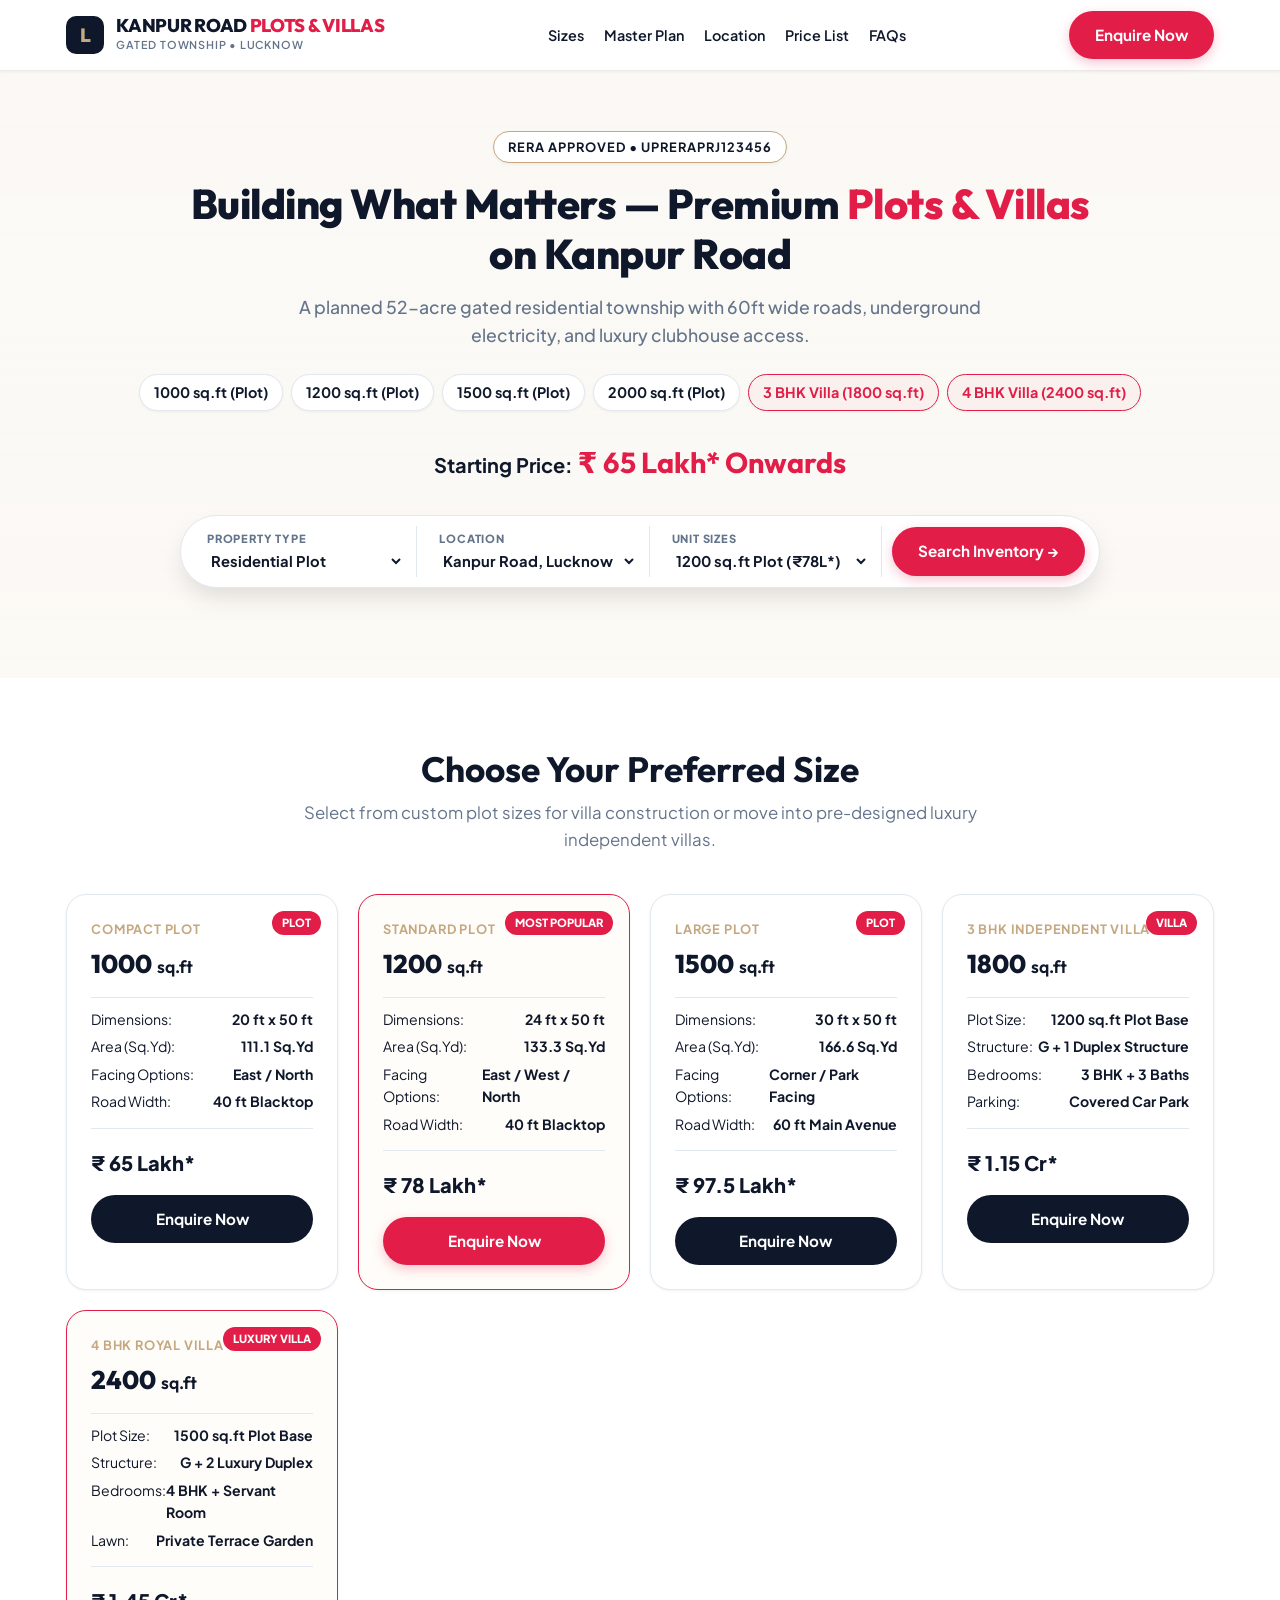
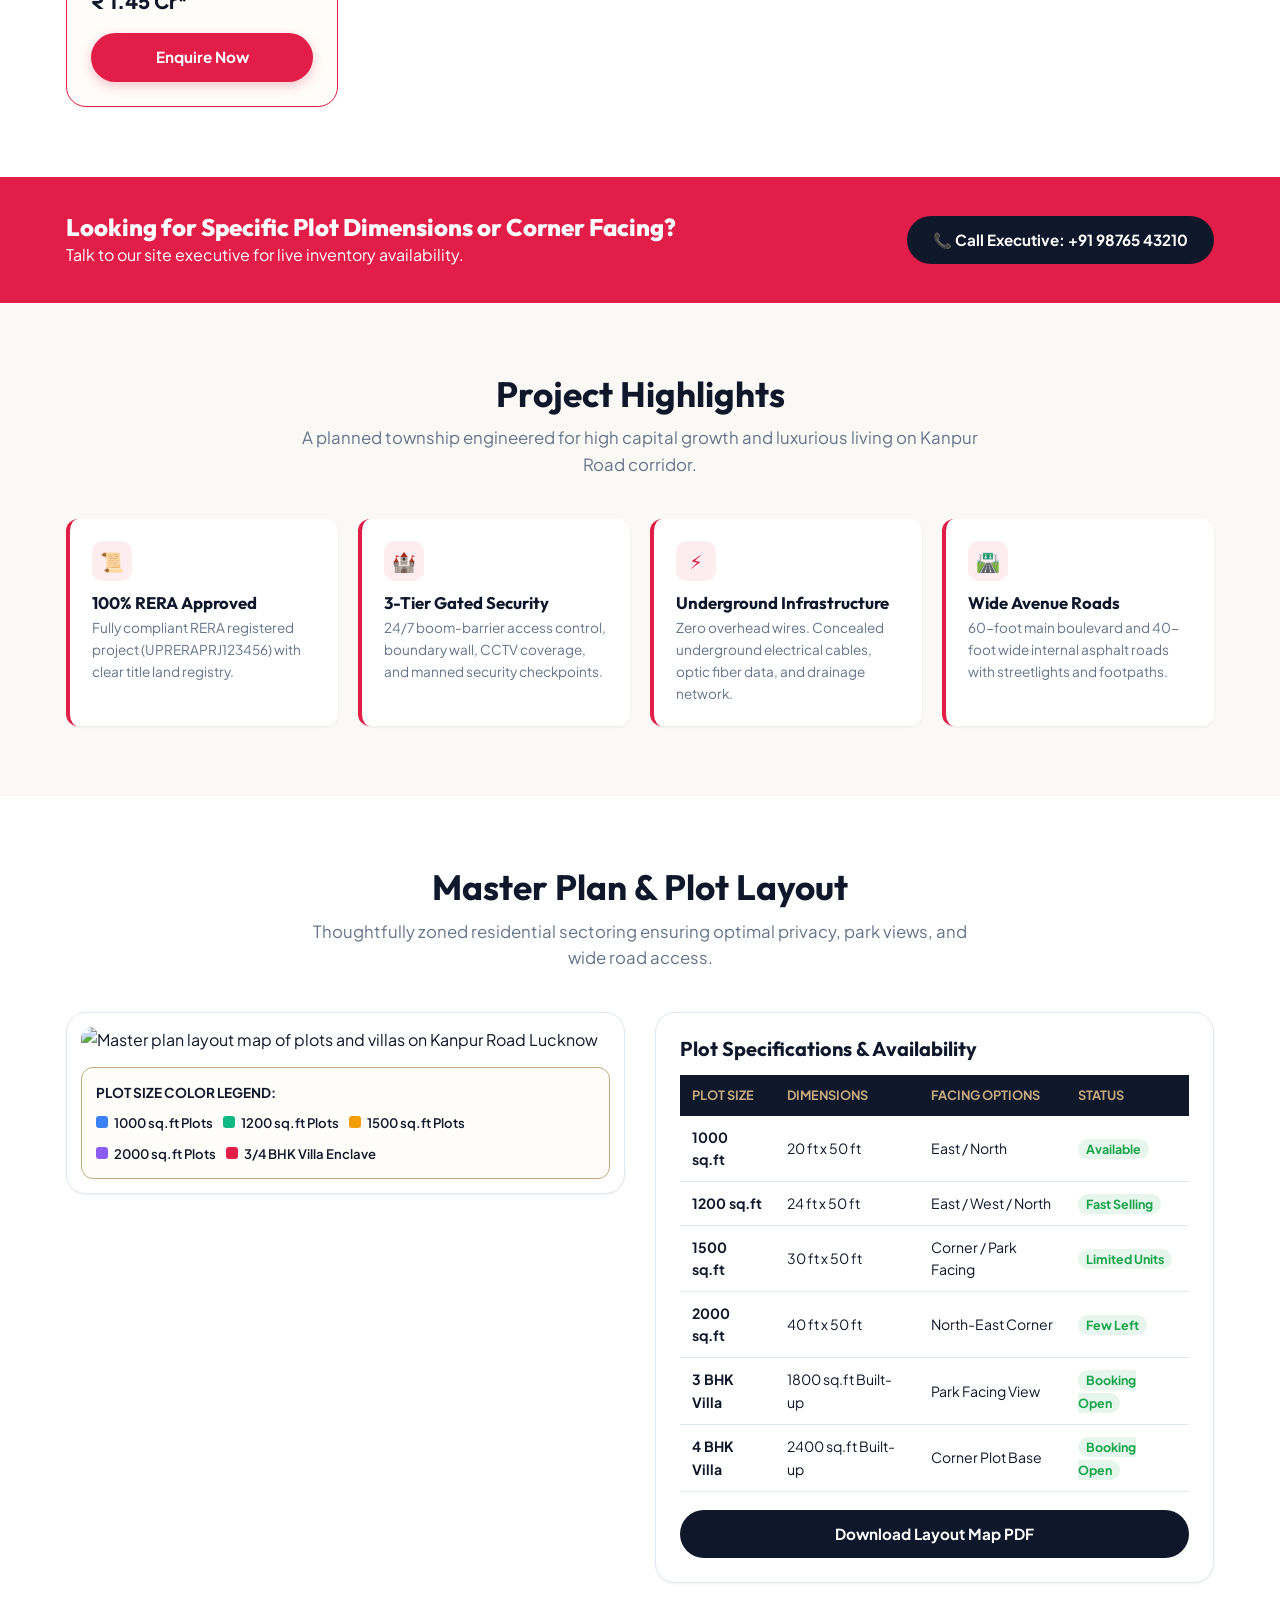
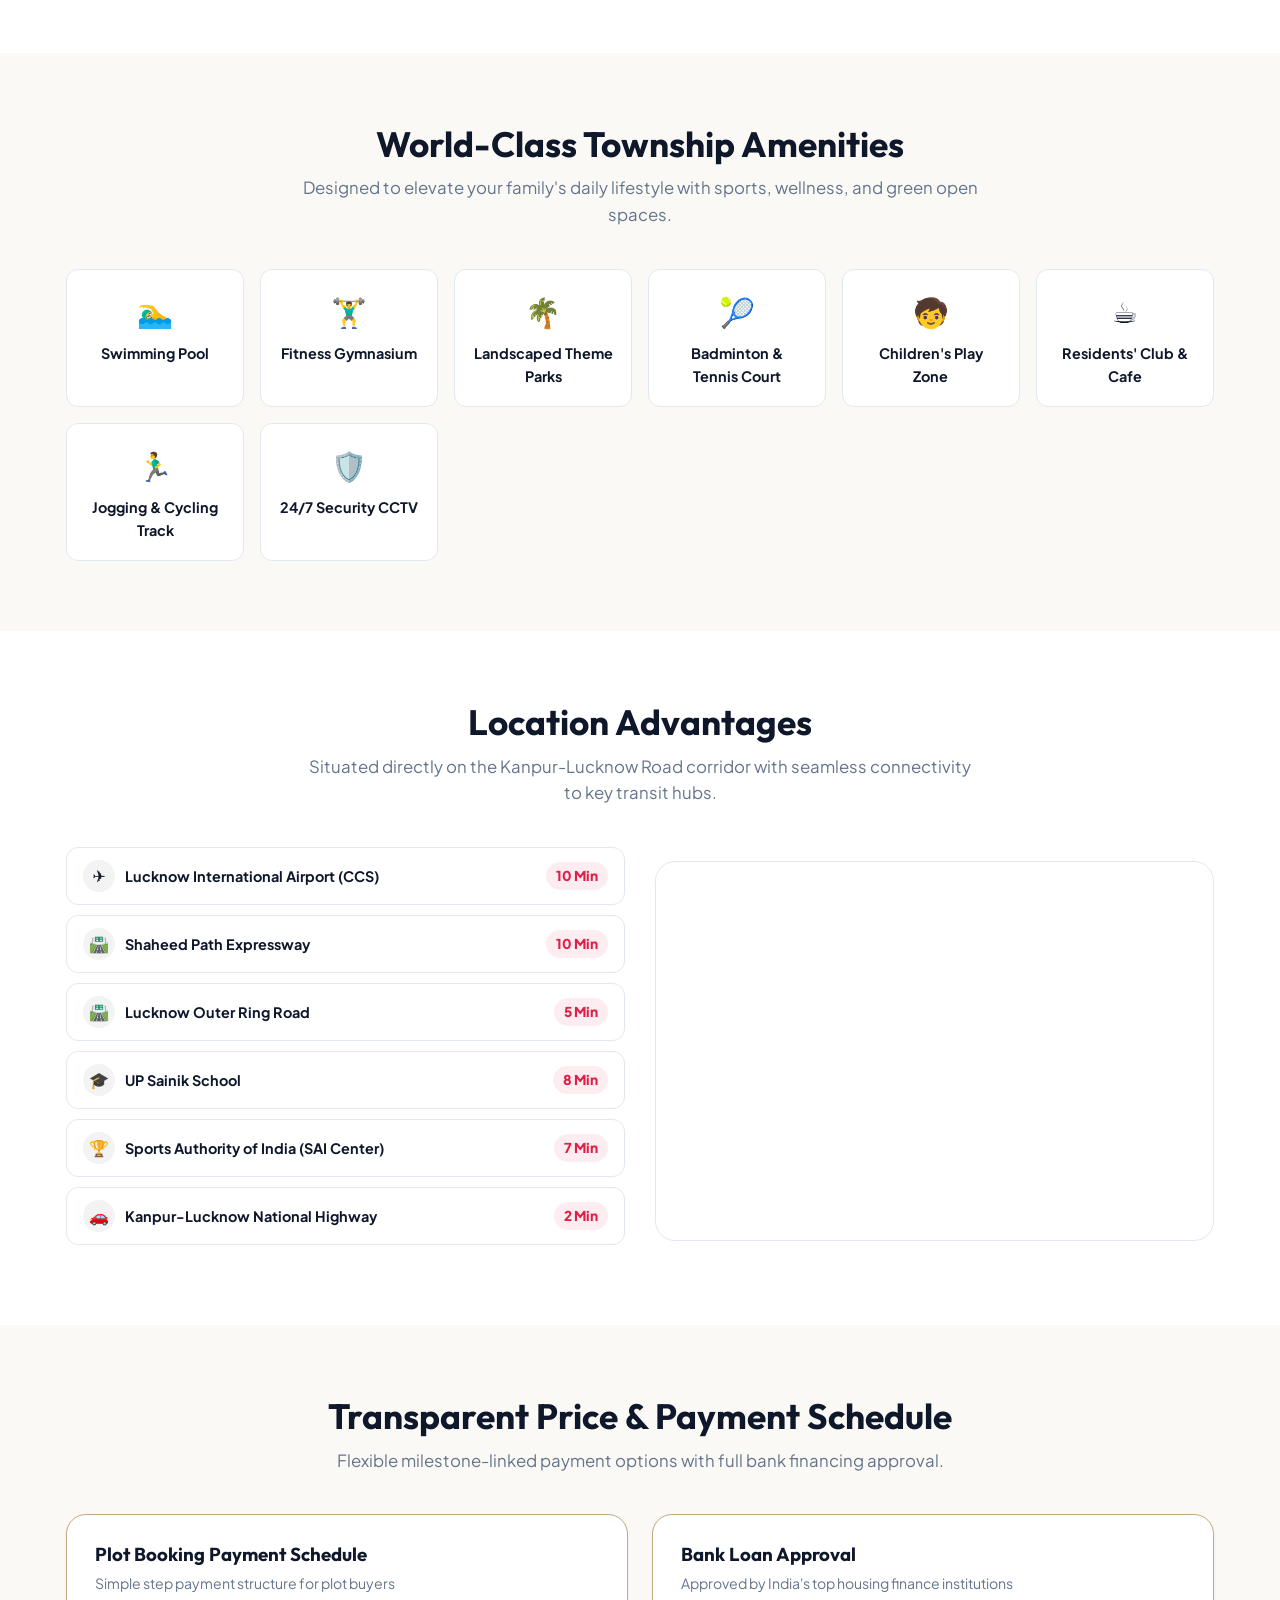
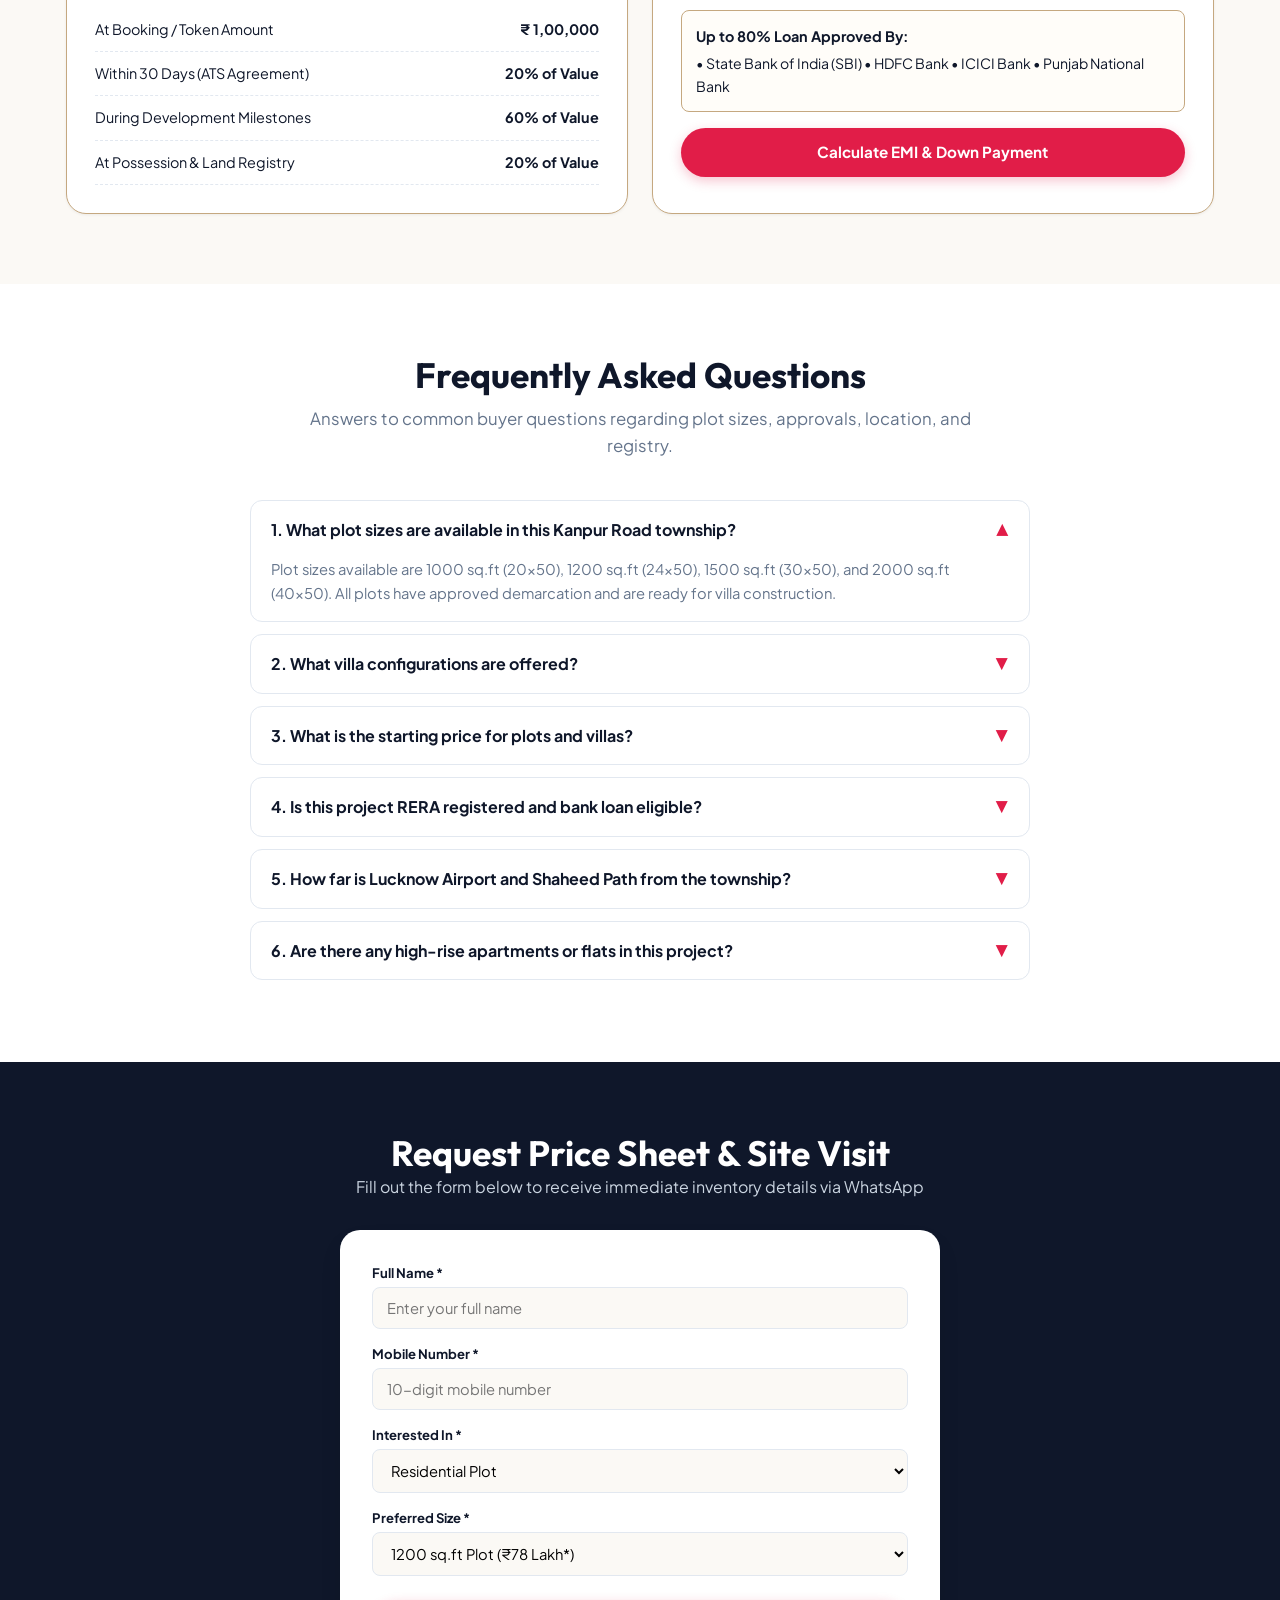
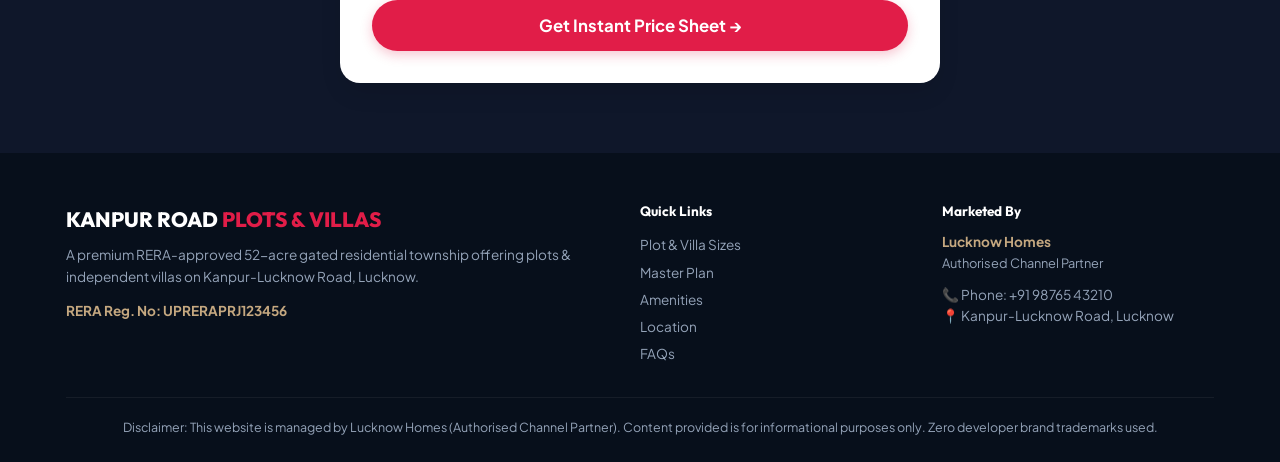
==== commit 76c10d78: "Add files via upload" ====
--- a/index.html
+++ b/index.html
@@ -1,509 +1,837 @@
-<!DOCTYPE html>
-<html lang="en">
-<head>
-  <meta charset="UTF-8">
-  <meta name="viewport" content="width=device-width, initial-scale=1.0">
-  <title>Hero Homes Lucknow | Premium Residential Plots & Villas</title>
-  <meta name="description" content="Hero Homes Lucknow a premium integrated township offers residential plots and villas on Kanpur-Lucknow Highway, Lucknow. Find project details, amenities, pricing & site visit. Marketed by Lucknow Homes.">
-  <link rel="shortcut icon" href="assets/favicon.webp" type="image/x-icon">
-  
-  <!-- Font Awesome Icons -->
-  <link rel="stylesheet" href="https://cdnjs.cloudflare.com/ajax/libs/font-awesome/6.4.0/css/all.min.css">
-  
-  <!-- Custom Stylesheet -->
-  <link rel="stylesheet" href="styles.css">
-</head>
-<body>
-
-  <!-- Sticky Side Contact Button -->
-  <div class="sticky-enquire-btn" data-modal-target="enquireModal">
-    ENQUIRE NOW
-  </div>
-
-  <!-- WhatsApp Floating Button -->
-  <a href="https://wa.me/918874625303?text=I%20Want%20More%20Information%20About%20Hero%20Homes%20Project%20Lucknow" target="_blank" class="whatsapp-float" title="Chat on WhatsApp (+91 88746 25303)">
-    <i class="fab fa-whatsapp"></i>
-  </a>
-
-  <!-- Header Navigation -->
-  <header class="header">
-    <div class="nav-container">
-      <a href="index.html" class="logo">
-        <img src="assets/official-hero-homes-logo-hd.png" alt="Hero Homes Lucknow Official Logo" onerror="this.onerror=null; this.src='https://herohomeslucknow.site/assets/images/logo.webp';">
-      </a>
-      <div class="header-actions">
-        <button class="btn-enquire-nav" data-modal-target="enquireModal">
-          <i class="fas fa-paper-plane"></i> Enquire Now
-        </button>
-      </div>
-    </div>
-  </header>
-
-  <!-- Hero Section -->
-  <section class="hero">
-    <div class="hero-overlay"></div>
-    <div class="hero-container">
-      <div class="hero-content">
-        <span class="hero-badge"><i class="fas fa-gem"></i> Premium Residential Township</span>
-        <h1>Hero Homes Lucknow</h1>
-        <div class="hero-location">
-          <i class="fas fa-map-marker-alt"></i> Kanpur-Lucknow Highway, Lucknow
-        </div>
-        <div class="hero-features">
-          <div class="hero-feature-item">
-            <span>Land Area</span>
-            <strong>15+ Acres</strong>
-          </div>
-          <div class="hero-feature-item">
-            <span>Typology</span>
-            <strong>Plots & Villas</strong>
-          </div>
-          <div class="hero-feature-item">
-            <span>Status</span>
-            <strong>New Launch</strong>
-          </div>
-        </div>
-        <div class="rera-info">
-          <i class="fas fa-shield-alt"></i> Project RERA No: <strong>COMING SOON</strong><br>
-          RERA Website: <a href="https://www.up-rera.in/" target="_blank" rel="nofollow">www.up-rera.in</a>
-        </div>
-      </div>
-
-      <!-- Quick Lead Form -->
-      <div class="lead-card">
-        <h3>Enquire Now</h3>
-        <p>Register to unlock exclusive pricing & offers</p>
-        <form class="leadForm">
-          <input type="hidden" name="form_source" value="Hero Section Form">
-          <div class="form-group">
-            <input type="text" name="name" class="form-control" placeholder="Your Name" required>
-          </div>
-          <div class="form-group">
-            <input type="tel" name="phone" class="form-control" placeholder="Phone Number" required pattern="[0-9]{10}" title="Please enter a valid 10-digit phone number">
-          </div>
-          <button type="submit" class="btn-submit">Get Instant Callback</button>
-        </form>
-      </div>
-    </div>
-  </section>
-
-  <!-- Overview Section -->
-  <section class="overview" id="overview">
-    <div class="section-title">
-      <h2>Overview</h2>
-      <div class="divider"></div>
-      <p class="subtitle">Hero Homes Plots & Villas Lucknow</p>
-    </div>
-    <div class="overview-grid">
-      <div class="overview-text">
-        <p><strong>Hero Homes Lucknow</strong> is a premier integrated township located strategically on the Kanpur-Lucknow Highway. Designed for families seeking an elevated lifestyle, this landmark development offers luxurious residential plots and villas surrounded by lush greenery and modern infrastructure.</p>
-        <p>Spanning over 15 acres, the township features wide tree-lined avenues, landscaped parks, gated 24/7 security, and world-class clubhouse amenities. It seamlessly combines tranquil natural surroundings with seamless city connectivity.</p>
-        <p>With top-tier educational institutions, healthcare centers, and shopping hubs just minutes away, Hero Homes Lucknow stands as the prime choice for homeownership and real estate investment.</p>
-      </div>
-      <div class="overview-img-box">
-        <img src="assets/about.webp" alt="Hero Homes Lucknow Overview Visual" onerror="this.onerror=null; this.src='https://herohomeslucknow.site/assets/images/about.webp';">
-      </div>
-    </div>
-  </section>
-
-  <!-- Connectivity Highlights -->
-  <section class="connectivity">
-    <div class="connectivity-container">
-      <div class="section-title">
-        <h2>Connectivity Highlights</h2>
-        <div class="divider"></div>
-        <p class="subtitle">Prime Location Advantage</p>
-      </div>
-      <p class="connectivity-desc">
-        Positioned along the main Kanpur-Lucknow Highway, Hero Homes Lucknow ensures rapid connectivity to key landmarks, Lucknow International Airport, and major transport hubs.
-      </p>
-      <div class="table-responsive">
-        <table class="custom-table">
-          <thead>
-            <tr>
-              <th>Key Destination</th>
-              <th>Travel Time</th>
-              <th>Key Destination</th>
-              <th>Travel Time</th>
-            </tr>
-          </thead>
-          <tbody>
-            <tr>
-              <td>Kanpur-Lucknow Road</td>
-              <td><strong>2 mins</strong></td>
-              <td>Shaheed Path</td>
-              <td><strong>10 mins</strong></td>
-            </tr>
-            <tr>
-              <td>Lucknow Airport (Amausi)</td>
-              <td><strong>10 mins</strong></td>
-              <td>Lucknow Outer Ring Road</td>
-              <td><strong>5 mins</strong></td>
-            </tr>
-            <tr>
-              <td>UP Sainik School</td>
-              <td><strong>8 mins</strong></td>
-              <td>Sports Authority of India (SAI)</td>
-              <td><strong>7 mins</strong></td>
-            </tr>
-          </tbody>
-        </table>
-      </div>
-    </div>
-  </section>
-
-  <!-- Call To Action Banner -->
-  <section class="cta-banner">
-    <div class="cta-container">
-      <div class="cta-text">
-        <h3>Your Dream Property Awaits!</h3>
-        <p>Connect with our property specialists for site visits, floor plans & special launch discounts.</p>
-      </div>
-      <button class="btn-cta" data-modal-target="enquireModal">Enquire Now</button>
-    </div>
-  </section>
-
-  <!-- Amenities Section -->
-  <section class="amenities" id="amenities">
-    <div class="section-title">
-      <h2>Township Amenities</h2>
-      <div class="divider"></div>
-      <p class="subtitle">World-Class Lifestyle Features</p>
-    </div>
-    <div class="amenities-grid">
-      <div class="amenity-card">
-        <div class="amenity-icon"><i class="fas fa-person-swimming"></i></div>
-        <h4>Swimming Pool</h4>
-      </div>
-      <div class="amenity-card">
-        <div class="amenity-icon"><i class="fas fa-mug-hot"></i></div>
-        <h4>Club Cafe & Lounge</h4>
-      </div>
-      <div class="amenity-card">
-        <div class="amenity-icon"><i class="fas fa-table-tennis-paddle-ball"></i></div>
-        <h4>Tennis Court</h4>
-      </div>
-      <div class="amenity-card">
-        <div class="amenity-icon"><i class="fas fa-film"></i></div>
-        <h4>Mini Theatre</h4>
-      </div>
-      <div class="amenity-card">
-        <div class="amenity-icon"><i class="fas fa-spa"></i></div>
-        <h4>Salon & Spa</h4>
-      </div>
-      <div class="amenity-card">
-        <div class="amenity-icon"><i class="fas fa-children"></i></div>
-        <h4>Kids Play Zone</h4>
-      </div>
-      <div class="amenity-card">
-        <div class="amenity-icon"><i class="fas fa-dumbbell"></i></div>
-        <h4>Modern Gymnasium</h4>
-      </div>
-      <div class="amenity-card">
-        <div class="amenity-icon"><i class="fas fa-basketball"></i></div>
-        <h4>Basketball Court</h4>
-      </div>
-    </div>
-  </section>
-
-  <!-- Pricing Section -->
-  <section class="pricing" id="pricing">
-    <div class="section-title">
-      <h2>Price & Layout Plan</h2>
-      <div class="divider"></div>
-      <p class="subtitle">Transparent Investment Plans</p>
-    </div>
-    <div class="pricing-grid">
-      <div class="table-responsive">
-        <table class="custom-table">
-          <thead>
-            <tr>
-              <th>Configuration</th>
-              <th>Carpet Area</th>
-              <th>Price</th>
-              <th>Breakup</th>
-            </tr>
-          </thead>
-          <tbody>
-            <tr>
-              <td><strong>Residential Plots</strong></td>
-              <td>On Request</td>
-              <td>On Request</td>
-              <td><button class="price-btn" data-modal-target="enquireModal">Price Breakup</button></td>
-            </tr>
-            <tr>
-              <td><strong>Luxury Villas</strong></td>
-              <td>On Request</td>
-              <td>On Request</td>
-              <td><button class="price-btn" data-modal-target="enquireModal">Price Breakup</button></td>
-            </tr>
-            <tr>
-              <td><strong>Apartments</strong></td>
-              <td>On Request</td>
-              <td>On Request</td>
-              <td><button class="price-btn" data-modal-target="enquireModal">Price Breakup</button></td>
-            </tr>
-          </tbody>
-        </table>
-      </div>
-
-      <div class="cost-sheet-card" data-modal-target="enquireModal">
-        <img src="assets/costing.jpg" alt="Hero Homes Costing Sheet Preview" onerror="this.onerror=null; this.src='https://herohomeslucknow.site/assets/images/costing.jpg';">
-        <h4>Request Detailed Costing Sheet</h4>
-      </div>
-    </div>
-  </section>
-
-  <!-- Virtual Tour Banner -->
-  <section class="tour-banner">
-    <div class="tour-container">
-      <h3>Take a 360° Virtual Tour</h3>
-      <p>Explore the project layout, surroundings, and plot views virtually with our sales expert.</p>
-      <button class="btn-cta" data-modal-target="pickupModal">Schedule Site Visit / Virtual Tour</button>
-    </div>
-  </section>
-
-  <!-- Walkthrough Video Preview -->
-  <section class="video-section" id="gallery">
-    <div class="section-title">
-      <h2>Project Walkthrough</h2>
-      <div class="divider"></div>
-      <p class="subtitle">Experience Hero Homes Lucknow</p>
-    </div>
-    <div class="video-wrapper" data-modal-target="pickupModal">
-      <img src="assets/walkthrough.webp" alt="Hero Homes Lucknow Video Walkthrough Preview" onerror="this.onerror=null; this.src='https://herohomeslucknow.site/assets/images/walkthrough.webp';">
-      <div class="play-button"><i class="fas fa-play"></i></div>
-    </div>
-  </section>
-
-  <!-- Brochure Banner -->
-  <section class="cta-banner" style="background: linear-gradient(135deg, #e31b23 0%, #0b2545 100%);">
-    <div class="cta-container">
-      <div class="cta-text">
-        <h3>Download Official E-Brochure</h3>
-        <p>Get master plans, floor layouts, specs, and complete pricing details sent to your phone.</p>
-      </div>
-      <button class="btn-cta" data-modal-target="brochureModal">
-        <i class="fas fa-file-pdf"></i> Download Brochure
-      </button>
-    </div>
-  </section>
-
-  <!-- Location Section -->
-  <section class="location" id="location">
-    <div class="section-title">
-      <h2>Project Location</h2>
-      <div class="divider"></div>
-      <p class="subtitle">Kanpur-Lucknow Highway, Lucknow</p>
-    </div>
-    <div class="location-grid">
-      <ul class="location-list">
-        <li><span>Lucknow Airport</span> <strong>10 Min</strong></li>
-        <li><span>Shaheed Path</span> <strong>10 Min</strong></li>
-        <li><span>Kanpur-Lucknow Road</span> <strong>2 Min</strong></li>
-        <li><span>UP Sainik School</span> <strong>8 Min</strong></li>
-        <li><span>Sports Authority of India</span> <strong>7 Min</strong></li>
-        <li><span>Lucknow Outer Ring Road</span> <strong>5 Min</strong></li>
-      </ul>
-      <div class="map-container">
-        <iframe 
-          src="https://www.google.com/maps/embed?pb=!1m18!1m12!1m3!1d3565.0054084793314!2d80.8180648!3d26.6803095!2m3!1f0!2f0!3f0!3m2!1i1024!2i768!4f13.1!3m3!1m2!1s0x399bf74f813471bf%3A0xedaf40a78e670796!2sHero%20Homes%20-%20Lucknow!5e0!3m2!1sen!2sin!4v1783180433369!5m2!1sen!2sin" 
-          allowfullscreen="" 
-          loading="lazy" 
-          title="Hero Homes Lucknow Location Map">
-        </iframe>
-      </div>
-    </div>
-  </section>
-
-  <!-- Developer Section -->
-  <section class="developer" id="developer">
-    <div class="section-title">
-      <h2>About Developer</h2>
-      <div class="divider"></div>
-      <p class="subtitle">Hero Realty</p>
-    </div>
-    <div class="developer-container">
-      <p>Hero Realty is a trusted real estate developer renowned for delivering world-class residential and commercial spaces across India. Backed by the immense heritage of the Hero Group, Hero Realty emphasizes eco-friendly design, superior construction quality, and customer satisfaction, crafting vibrant communities tailored for modern living.</p>
-    </div>
-  </section>
-
-  <!-- Channel Partner & Contact Section (Lucknow Homes) -->
-  <section class="partner-contact" id="contact" style="background: var(--bg-light); padding: 80px 20px;">
-    <div class="container" style="max-width: 1240px; margin: 0 auto;">
-      <div class="partner-grid">
-        <div class="partner-info">
-          <span style="color: var(--hero-red); font-weight: 700; text-transform: uppercase; letter-spacing: 1.5px; font-size: 0.85rem; display: block; margin-bottom: 8px;">GET IN TOUCH</span>
-          <h2 style="font-size: 2.2rem; color: var(--primary-color); margin-bottom: 14px; line-height: 1.3;">Talk to a Property Expert Today</h2>
-          <p style="color: #475569; font-size: 1rem; margin-bottom: 24px; line-height: 1.7;">
-            Tell us what you're looking for. Our advisors will match you with verified properties and arrange a site visit within 48 hours.
-          </p>
-          <p style="font-size: 0.95rem; color: var(--hero-red); font-weight: 600; margin-bottom: 20px; background: rgba(227, 27, 35, 0.08); padding: 12px 18px; border-radius: var(--radius-sm); border-left: 4px solid var(--hero-red); display: inline-block;">
-            <i class="fas fa-handshake"></i> Channel Partner: <strong>Lucknow Homes</strong>
-          </p>
-        </div>
-
-        <div class="contact-details-cards">
-          <!-- Call / WhatsApp Card -->
-          <a href="https://wa.me/918874625303?text=I%20Want%20More%20Information%20About%20Hero%20Homes%20Project%20Lucknow" target="_blank" class="contact-card">
-            <div class="card-icon" style="background: rgba(227, 27, 35, 0.1); color: var(--hero-red);">
-              <i class="fas fa-phone-alt"></i>
-            </div>
-            <div>
-              <span class="card-label">CALL US / WHATSAPP</span>
-              <strong class="card-val">+91 88746 25303</strong>
-            </div>
-          </a>
-
-          <!-- Email Card -->
-          <a href="mailto:info@homes.in" class="contact-card">
-            <div class="card-icon" style="background: rgba(11, 37, 69, 0.1); color: var(--primary-color);">
-              <i class="fas fa-envelope"></i>
-            </div>
-            <div>
-              <span class="card-label">EMAIL</span>
-              <strong class="card-val">info@homes.in</strong>
-            </div>
-          </a>
-
-          <!-- Office Address Card -->
-          <div class="contact-card">
-            <div class="card-icon" style="background: rgba(201, 156, 54, 0.1); color: var(--accent-color);">
-              <i class="fas fa-map-marker-alt"></i>
-            </div>
-            <div>
-              <span class="card-label">OFFICE ADDRESS</span>
-              <strong class="card-val" style="font-size: 0.95rem; line-height: 1.4;">Royal Plaza, Sushant Golf City, Sultanpur Road, Lucknow</strong>
-            </div>
-          </div>
-        </div>
-      </div>
-    </div>
-  </section>
-
-  <!-- Footer -->
-  <footer class="footer">
-    <div class="footer-container">
-      <p><strong>Disclaimer:</strong> The content provided on this website is for informational purposes only and does not constitute an offer of service. Prices and plot availability are subject to change without prior notice. Images are for representation purposes only. This website is operated by <strong>Lucknow Homes</strong>, authorized marketing partner for Hero Homes Lucknow. Project RERA registration is in process and will be available on the UP-RERA website (<a href="https://www.up-rera.in/" target="_blank" rel="nofollow">www.up-rera.in</a>).</p>
-      <p><a href="#" data-modal-target="enquireModal">Privacy Policy</a> | © Hero Homes Lucknow & Lucknow Homes. All Rights Reserved.</p>
-    </div>
-  </footer>
-
-  <!-- ================= POPUP MODALS ================= -->
-
-  <!-- Modal 1: Enquire Now & Auto Popup -->
-  <div class="modal-overlay" id="enquireModal">
-    <div class="modal-card">
-      <button class="modal-close">&times;</button>
-      <div class="modal-grid">
-        <div class="modal-body">
-          <img src="assets/official-hero-homes-logo-hd.png" alt="Hero Homes Official Logo" class="modal-logo" onerror="this.onerror=null; this.src='https://herohomeslucknow.site/assets/images/logo.webp';">
-          <h3>Register For <span>Discount Offers!</span></h3>
-          <p style="font-size:0.85rem; color:#64748b; margin-bottom:16px;">Get instant price breakdown & exclusive site visit assistance.</p>
-          <form class="leadForm">
-            <input type="hidden" name="form_source" value="Enquire Now Modal Popup">
-            <div class="form-group">
-              <input type="text" name="name" class="form-control" placeholder="Full Name" required>
-            </div>
-            <div class="form-group">
-              <input type="tel" name="phone" class="form-control" placeholder="Mobile Number" required pattern="[0-9]{10}">
-            </div>
-            <button type="submit" class="btn-submit">Submit Inquiry</button>
-            <p style="font-size:0.75rem; color:#94a3b8; margin-top:10px;">
-              <input type="checkbox" checked required> By submitting, I agree to Privacy Policy & T&C.
-            </p>
-          </form>
-        </div>
-        <div class="modal-sidebar">
-          <div class="feature-box">
-            <img src="assets/call-back.png" alt="Callback" onerror="this.onerror=null; this.src='https://herohomeslucknow.site/assets/images/call-back.png';">
-            <h5>Instant Callback</h5>
-          </div>
-          <div class="feature-box">
-            <img src="assets/sitevisit.png" alt="Site Visit" onerror="this.onerror=null; this.src='https://herohomeslucknow.site/assets/images/sitevisit.png';">
-            <h5>Free Site Visit</h5>
-          </div>
-          <div class="feature-box">
-            <img src="assets/price.png" alt="Unmatched Price" onerror="this.onerror=null; this.src='https://herohomeslucknow.site/assets/images/price.png';">
-            <h5>Unmatched Price</h5>
-          </div>
-        </div>
-      </div>
-    </div>
-  </div>
-
-  <!-- Modal 2: Schedule Free Site Visit Modal -->
-  <div class="modal-overlay" id="pickupModal">
-    <div class="modal-card">
-      <button class="modal-close">&times;</button>
-      <div class="modal-grid">
-        <div class="modal-body">
-          <img src="assets/official-hero-homes-logo-hd.png" alt="Hero Homes Official Logo" class="modal-logo" onerror="this.onerror=null; this.src='https://herohomeslucknow.site/assets/images/logo.webp';">
-          <h3>Schedule Free <span>Pickup & Drop!</span></h3>
-          <p style="font-size:0.85rem; color:#64748b; margin-bottom:16px;">Pick a convenient date & time for site visit.</p>
-          <form class="leadForm">
-            <input type="hidden" name="form_source" value="Free Pickup & Site Visit Form">
-            <div class="form-group">
-              <input type="text" name="name" class="form-control" placeholder="Full Name" required>
-            </div>
-            <div class="form-group">
-              <input type="tel" name="phone" class="form-control" placeholder="Mobile Number" required pattern="[0-9]{10}">
-            </div>
-            <div class="form-group">
-              <input type="datetime-local" name="date_time" class="form-control" required>
-            </div>
-            <button type="submit" class="btn-submit">Schedule Free Visit</button>
-          </form>
-        </div>
-        <div class="modal-sidebar">
-          <div class="feature-box">
-            <img src="assets/sitevisit.png" alt="Site Visit" onerror="this.onerror=null; this.src='https://herohomeslucknow.site/assets/images/sitevisit.png';">
-            <h5>Complimentary Cab</h5>
-          </div>
-          <div class="feature-box">
-            <img src="assets/price.png" alt="Best Offers" onerror="this.onerror=null; this.src='https://herohomeslucknow.site/assets/images/price.png';">
-            <h5>Exclusive Spot Discounts</h5>
-          </div>
-        </div>
-      </div>
-    </div>
-  </div>
-
-  <!-- Modal 3: Download Brochure Modal -->
-  <div class="modal-overlay" id="brochureModal">
-    <div class="modal-card">
-      <button class="modal-close">&times;</button>
-      <div class="modal-grid">
-        <div class="modal-body">
-          <img src="assets/official-hero-homes-logo-hd.png" alt="Hero Homes Official Logo" class="modal-logo" onerror="this.onerror=null; this.src='https://herohomeslucknow.site/assets/images/logo.webp';">
-          <h3>Download <span>Official Brochure</span></h3>
-          <p style="font-size:0.85rem; color:#64748b; margin-bottom:16px;">Get layout maps & cost breakdowns instantly.</p>
-          <form class="leadForm">
-            <input type="hidden" name="form_source" value="Brochure Download Form">
-            <div class="form-group">
-              <input type="text" name="name" class="form-control" placeholder="Full Name" required>
-            </div>
-            <div class="form-group">
-              <input type="tel" name="phone" class="form-control" placeholder="Mobile Number" required pattern="[0-9]{10}">
-            </div>
-            <button type="submit" class="btn-submit">Download PDF Brochure</button>
-          </form>
-        </div>
-        <div class="modal-sidebar">
-          <div class="feature-box">
-            <img src="assets/call-back.png" alt="Support" onerror="this.onerror=null; this.src='https://herohomeslucknow.site/assets/images/call-back.png';">
-            <h5>24x7 Assistance</h5>
-          </div>
-          <div class="feature-box">
-            <img src="assets/price.png" alt="Pricing" onerror="this.onerror=null; this.src='https://herohomeslucknow.site/assets/images/price.png';">
-            <h5>Price Sheets</h5>
-          </div>
-        </div>
-      </div>
-    </div>
-  </div>
-
-  <!-- Custom Script -->
-  <script src="script.js"></script>
-</body>
-</html>
+<!DOCTYPE html>
+<html lang="en">
+<head>
+  <meta charset="UTF-8">
+  <meta name="viewport" content="width=device-width, initial-scale=1.0">
+  <title>Plots & Villas on Kanpur Road, Lucknow | From ₹65 Lakh</title>
+  <meta name="description" content="Explore RERA-approved residential plots (1000–2000 sq.ft) & villas on Kanpur Road, Lucknow. Gated township, 5 min from Outer Ring Road. Download price list.">
+  <meta name="keywords" content="plots in Kanpur Road Lucknow, villas in Kanpur Road Lucknow, residential plots Lucknow, plots for sale near Lucknow Airport, gated society plots Lucknow, Kanpur Road villa price">
+  <link rel="canonical" href="https://lucknowhomes.in/plots-villas-kanpur-road-lucknow">
+
+  <!-- Open Graph / Social Media -->
+  <meta property="og:type" content="website">
+  <meta property="og:title" content="Premium Residential Plots & Villas on Kanpur Road, Lucknow">
+  <meta property="og:description" content="RERA-approved gated township on Kanpur Road, Lucknow. Plots 1000–2000 sq.ft & 3/4 BHK Luxury Villas starting ₹65 Lakh.">
+  <meta property="og:url" content="https://lucknowhomes.in/plots-villas-kanpur-road-lucknow">
+  <meta property="og:image" content="/assets/og-share.jpg">
+
+  <!-- Twitter Card -->
+  <meta name="twitter:card" content="summary_large_image">
+  <meta name="twitter:title" content="Plots & Villas on Kanpur Road, Lucknow | From ₹65 Lakh">
+  <meta name="twitter:description" content="RERA-approved residential plots & villas in prime Kanpur Road location, Lucknow.">
+  <meta name="twitter:image" content="/assets/og-share.jpg">
+
+  <!-- Favicons -->
+  <link rel="icon" type="image/svg+xml" href="/assets/favicon.svg">
+  <link rel="icon" type="image/x-icon" href="/assets/favicon.ico">
+  <link rel="apple-touch-icon" sizes="180x180" href="/assets/apple-touch-icon.png">
+
+  <!-- Preconnect Fonts -->
+  <link rel="preconnect" href="https://fonts.googleapis.com">
+  <link rel="preconnect" href="https://fonts.gstatic.com" crossorigin>
+  <link href="https://fonts.googleapis.com/css2?family=Plus+Jakarta+Sans:wght@400;500;600;700;800&family=Outfit:wght@500;600;700;800&display=swap" rel="stylesheet">
+
+  <style>
+    :root {
+      --color-navy: #0F172A;
+      --color-navy-light: #1E293B;
+      --color-red: #E11D48;
+      --color-red-hover: #BE123C;
+      --color-gold: #C5A880;
+      --color-gold-hover: #B3956B;
+      --color-cream: #FFFDF9;
+      --color-bg-warm: #FBF9F5;
+      --color-text-dark: #0F172A;
+      --color-text-muted: #64748B;
+      --color-border: #E2E8F0;
+      --color-white: #FFFFFF;
+      --color-green: #16A34A;
+      --font-heading: 'Outfit', system-ui, -apple-system, sans-serif;
+      --font-body: 'Plus Jakarta Sans', system-ui, -apple-system, sans-serif;
+      --shadow-sm: 0 1px 3px rgba(0,0,0,0.06);
+      --shadow-md: 0 4px 12px rgba(0,0,0,0.08);
+      --shadow-lg: 0 12px 24px -4px rgba(0,0,0,0.12);
+      --radius-pill: 50px;
+      --radius-md: 12px;
+      --radius-lg: 20px;
+    }
+
+    * { box-sizing: border-box; margin: 0; padding: 0; }
+    html { scroll-behavior: smooth; font-family: var(--font-body); background-color: var(--color-bg-warm); color: var(--color-text-dark); line-height: 1.6; }
+    body { overflow-x: hidden; }
+
+    .container { width: 92%; max-width: 1200px; margin: 0 auto; padding: 0 15px; }
+    .section-padding { padding: 70px 0; }
+    .bg-white { background-color: var(--color-white); }
+    .bg-warm { background-color: var(--color-bg-warm); }
+    .bg-navy { background-color: var(--color-navy); color: var(--color-white); }
+    .text-center { text-align: center; }
+
+    /* Typography */
+    h1, h2, h3, h4 { font-family: var(--font-heading); font-weight: 700; line-height: 1.2; }
+    .section-title { font-size: 2.2rem; color: var(--color-text-dark); margin-bottom: 10px; text-align: center; }
+    .bg-navy .section-title { color: var(--color-white); }
+    .section-subtitle { font-size: 1.05rem; color: var(--color-text-muted); text-align: center; margin-bottom: 40px; max-width: 680px; margin-left: auto; margin-right: auto; }
+    .bg-navy .section-subtitle { color: #94A3B8; }
+
+    /* Buttons & Pill Styling */
+    .btn { display: inline-flex; align-items: center; justify-content: center; gap: 8px; font-family: var(--font-body); font-weight: 700; font-size: 0.95rem; padding: 12px 26px; border-radius: var(--radius-pill); border: none; cursor: pointer; transition: all 0.2s ease; text-decoration: none; text-align: center; }
+    .btn-red { background-color: var(--color-red); color: var(--color-white); box-shadow: 0 4px 12px rgba(225, 29, 72, 0.25); }
+    .btn-red:hover { background-color: var(--color-red-hover); transform: translateY(-2px); box-shadow: 0 6px 16px rgba(225, 29, 72, 0.35); }
+    .btn-gold { background-color: var(--color-gold); color: var(--color-navy); }
+    .btn-gold:hover { background-color: var(--color-gold-hover); transform: translateY(-2px); }
+    .btn-navy { background-color: var(--color-navy); color: var(--color-white); }
+    .btn-navy:hover { background-color: var(--color-navy-light); transform: translateY(-2px); }
+    .btn-whatsapp { background-color: var(--color-green); color: var(--color-white); }
+    .btn-whatsapp:hover { background-color: #15803D; transform: translateY(-2px); }
+    .btn-block { width: 100%; }
+
+    /* Clean Light Header (Matching 2nd Screenshot Theme & Fixing Logo Layout) */
+    header { background: #FFFFFF; position: sticky; top: 0; z-index: 1000; border-bottom: 1px solid rgba(0,0,0,0.08); box-shadow: var(--shadow-sm); }
+    .header-inner { display: flex; align-items: center; justify-content: space-between; height: 70px; }
+    
+    /* Logo Layout */
+    .logo-container { display: flex; align-items: center; gap: 12px; text-decoration: none; }
+    .logo-mark { width: 38px; height: 38px; background: var(--color-navy); border-radius: 10px; display: flex; align-items: center; justify-content: center; color: var(--color-gold); font-family: var(--font-heading); font-weight: 800; font-size: 1.2rem; }
+    .logo-text-box { display: flex; flex-direction: column; }
+    .logo-brand-title { font-family: var(--font-heading); font-size: 1.15rem; font-weight: 800; color: var(--color-navy); letter-spacing: -0.3px; line-height: 1.1; }
+    .logo-brand-title span { color: var(--color-red); }
+    .logo-brand-sub { font-size: 0.68rem; color: var(--color-text-muted); font-weight: 600; letter-spacing: 0.8px; text-transform: uppercase; }
+
+    /* Header Nav Menu (Mobile Clean - Extra Menus Removed on Mobile) */
+    .nav-menu { display: flex; gap: 20px; list-style: none; align-items: center; }
+    .nav-menu a { color: var(--color-text-dark); text-decoration: none; font-size: 0.9rem; font-weight: 600; transition: color 0.2s; }
+    .nav-menu a:hover { color: var(--color-red); }
+
+    /* Hero Section (Matching 2nd Screenshot Design) */
+    .hero-container { position: relative; background: linear-gradient(180deg, rgba(251,249,245,0.7) 0%, rgba(251,249,245,0.95) 100%), url('/assets/hero-desktop.webp') center/cover no-repeat; padding: 60px 0 90px; text-align: center; }
+    .hero-badge-tag { display: inline-flex; align-items: center; gap: 6px; background: #FFF; border: 1px solid var(--color-gold); color: var(--color-navy); font-size: 0.8rem; font-weight: 700; padding: 5px 14px; border-radius: 50px; text-transform: uppercase; letter-spacing: 1px; margin-bottom: 16px; box-shadow: var(--shadow-sm); }
+    .hero-main-h1 { font-size: 2.6rem; color: var(--color-navy); font-weight: 800; max-width: 900px; margin: 0 auto 14px; letter-spacing: -0.5px; }
+    .hero-main-h1 span { color: var(--color-red); }
+    .hero-sub-p { font-size: 1.1rem; color: var(--color-text-muted); max-width: 720px; margin: 0 auto 24px; font-weight: 500; }
+
+    /* Hero Size Chips Badges */
+    .hero-size-chips { display: flex; justify-content: center; flex-wrap: wrap; gap: 8px; margin-bottom: 28px; }
+    .size-badge { background: #FFFFFF; border: 1.5px solid var(--color-border); color: var(--color-navy); font-size: 0.9rem; font-weight: 700; padding: 6px 14px; border-radius: 50px; box-shadow: var(--shadow-sm); transition: all 0.2s; }
+    .size-badge.villa { border-color: var(--color-red); color: var(--color-red); background: rgba(225,29,72,0.04); }
+
+    .hero-price-tag { font-size: 1.25rem; font-weight: 700; color: var(--color-navy); margin-bottom: 30px; }
+    .hero-price-tag strong { font-size: 1.8rem; color: var(--color-red); font-family: var(--font-heading); }
+
+    /* Hero Search Bar / Pill Filter Bar (Matching 2nd Screenshot Filter Bar) */
+    .hero-search-pill-bar { max-width: 920px; margin: 0 auto; background: #FFFFFF; padding: 10px 14px; border-radius: 50px; box-shadow: var(--shadow-lg); border: 1px solid var(--color-border); display: grid; grid-template-columns: 1fr 1fr 1fr auto; gap: 10px; align-items: center; }
+    .pill-select-group { padding: 4px 12px; border-right: 1px solid var(--color-border); text-align: left; }
+    .pill-select-group:last-of-type { border-right: none; }
+    .pill-label { font-size: 0.7rem; font-weight: 800; color: var(--color-text-muted); text-transform: uppercase; letter-spacing: 0.8px; display: block; }
+    .pill-select { width: 100%; border: none; background: transparent; font-family: var(--font-body); font-size: 0.92rem; font-weight: 700; color: var(--color-navy); cursor: pointer; outline: none; }
+
+    /* Choose Your Size Section */
+    .size-cards-grid { display: grid; grid-template-columns: repeat(auto-fit, minmax(250px, 1fr)); gap: 20px; }
+    .size-card { background: var(--color-white); border-radius: var(--radius-lg); padding: 24px; border: 1.5px solid var(--color-border); transition: all 0.3s ease; position: relative; overflow: hidden; box-shadow: var(--shadow-sm); }
+    .size-card:hover { border-color: var(--color-red); transform: translateY(-4px); box-shadow: var(--shadow-md); }
+    .size-card.featured { border-color: var(--color-red); background: #FFFDF9; }
+    .size-card-tag { position: absolute; top: 16px; right: 16px; font-size: 0.7rem; font-weight: 800; background: var(--color-red); color: #FFF; padding: 3px 10px; border-radius: 50px; text-transform: uppercase; }
+    .size-card-type { font-size: 0.8rem; font-weight: 700; color: var(--color-gold); text-transform: uppercase; letter-spacing: 0.8px; margin-bottom: 4px; }
+    .size-card-title { font-size: 1.6rem; font-weight: 800; color: var(--color-navy); margin-bottom: 12px; font-family: var(--font-heading); }
+    .size-details-list { list-style: none; margin-bottom: 18px; border-top: 1px solid var(--color-border); border-bottom: 1px solid var(--color-border); padding: 10px 0; }
+    .size-details-list li { font-size: 0.88rem; color: var(--color-text-dark); margin-bottom: 5px; display: flex; justify-content: space-between; }
+    .size-card-price { font-size: 1.25rem; font-weight: 800; color: var(--color-navy); margin-bottom: 16px; }
+
+    /* Highlights Section */
+    .highlights-grid { display: grid; grid-template-columns: repeat(auto-fit, minmax(220px, 1fr)); gap: 20px; }
+    .highlight-item { background: var(--color-white); padding: 22px; border-radius: var(--radius-md); border-left: 4px solid var(--color-red); box-shadow: var(--shadow-sm); }
+    .highlight-icon { width: 40px; height: 40px; background: rgba(225,29,72,0.08); border-radius: 10px; display: flex; align-items: center; justify-content: center; color: var(--color-red); font-size: 1.2rem; font-weight: 700; margin-bottom: 12px; }
+    .highlight-title { font-size: 1.05rem; color: var(--color-navy); margin-bottom: 4px; }
+    .highlight-desc { font-size: 0.85rem; color: var(--color-text-muted); }
+
+    /* Layout & Master Plan Section */
+    .layout-grid { display: grid; grid-template-columns: 1fr 1fr; gap: 30px; align-items: start; }
+    .master-plan-box { border-radius: var(--radius-lg); overflow: hidden; border: 1.5px solid var(--color-border); background: var(--color-white); padding: 14px; box-shadow: var(--shadow-sm); }
+    .master-plan-box img { width: 100%; height: auto; border-radius: var(--radius-md); display: block; }
+    .size-legend-box { margin-top: 14px; padding: 14px; background: #FFFDF9; border-radius: var(--radius-md); border: 1px solid var(--color-gold); }
+    .legend-title { font-size: 0.85rem; font-weight: 700; color: var(--color-navy); margin-bottom: 8px; text-transform: uppercase; }
+    .legend-items { display: flex; flex-wrap: wrap; gap: 10px; }
+    .legend-item { display: flex; align-items: center; gap: 6px; font-size: 0.82rem; font-weight: 600; color: var(--color-text-dark); }
+    .legend-color { width: 12px; height: 12px; border-radius: 3px; }
+
+    .layout-table-box { background: var(--color-white); border-radius: var(--radius-lg); padding: 24px; border: 1.5px solid var(--color-border); box-shadow: var(--shadow-sm); }
+    .plot-table { width: 100%; border-collapse: collapse; text-align: left; }
+    .plot-table th { background: var(--color-navy); color: var(--color-gold); font-size: 0.8rem; font-weight: 700; text-transform: uppercase; padding: 10px 12px; }
+    .plot-table td { padding: 10px 12px; border-bottom: 1px solid var(--color-border); font-size: 0.88rem; }
+    .status-available { color: var(--color-green); font-weight: 700; font-size: 0.78rem; background: rgba(22,163,74,0.1); padding: 2px 8px; border-radius: 50px; }
+
+    /* Amenities Grid */
+    .amenities-grid { display: grid; grid-template-columns: repeat(auto-fit, minmax(160px, 1fr)); gap: 16px; }
+    .amenity-card { background: var(--color-white); padding: 18px; border-radius: var(--radius-md); text-align: center; border: 1px solid var(--color-border); transition: transform 0.2s; }
+    .amenity-card:hover { transform: translateY(-3px); border-color: var(--color-red); }
+    .amenity-icon { font-size: 1.8rem; margin-bottom: 8px; display: block; }
+    .amenity-name { font-size: 0.9rem; font-weight: 700; color: var(--color-navy); }
+
+    /* Single Location Advantages Section */
+    .location-grid { display: grid; grid-template-columns: 1fr 1fr; gap: 30px; align-items: center; }
+    .landmark-item { display: flex; align-items: center; justify-content: space-between; padding: 12px 16px; background: var(--color-white); border-radius: var(--radius-md); margin-bottom: 10px; border: 1px solid var(--color-border); }
+    .landmark-info { display: flex; align-items: center; gap: 10px; }
+    .landmark-icon { width: 32px; height: 32px; background: rgba(15,23,42,0.05); border-radius: 50%; display: flex; align-items: center; justify-content: center; font-size: 1rem; }
+    .landmark-name { font-size: 0.9rem; font-weight: 700; color: var(--color-navy); }
+    .landmark-time { font-size: 0.85rem; font-weight: 800; color: var(--color-red); background: rgba(225,29,72,0.08); padding: 3px 10px; border-radius: 50px; }
+
+    .map-frame-box { border-radius: var(--radius-lg); overflow: hidden; height: 380px; border: 1.5px solid var(--color-border); }
+    .map-frame-box iframe { width: 100%; height: 100%; border: 0; }
+
+    /* Pricing Section */
+    .pricing-grid { display: grid; grid-template-columns: 1fr 1fr; gap: 24px; }
+    .price-card { background: var(--color-white); border-radius: var(--radius-lg); padding: 28px; border: 1.5px solid var(--color-gold); box-shadow: var(--shadow-sm); }
+    .payment-step { display: flex; justify-content: space-between; padding: 10px 0; border-bottom: 1px dashed var(--color-border); font-size: 0.9rem; }
+
+    /* FAQs Section */
+    .faq-container { max-width: 780px; margin: 0 auto; }
+    .faq-item { background: var(--color-white); border-radius: var(--radius-md); margin-bottom: 12px; border: 1px solid var(--color-border); overflow: hidden; }
+    .faq-question { padding: 16px 20px; font-size: 1rem; font-weight: 700; color: var(--color-navy); cursor: pointer; display: flex; justify-content: space-between; align-items: center; }
+    .faq-answer { padding: 0 20px 16px; font-size: 0.92rem; color: var(--color-text-muted); display: none; line-height: 1.6; }
+    .faq-item.active .faq-answer { display: block; }
+    .faq-toggle { font-size: 1rem; color: var(--color-red); transition: transform 0.2s; }
+    .faq-item.active .faq-toggle { transform: rotate(180deg); }
+
+    /* Form Section */
+    .enquiry-section { background: var(--color-navy); color: var(--color-white); }
+    .enquiry-box { max-width: 600px; margin: 0 auto; background: #FFFFFF; color: var(--color-text-dark); padding: 32px; border-radius: var(--radius-lg); box-shadow: var(--shadow-lg); }
+    .form-group { margin-bottom: 14px; }
+    .form-group label { display: block; font-size: 0.82rem; font-weight: 700; margin-bottom: 4px; }
+    .form-control { width: 100%; padding: 11px 14px; font-family: var(--font-body); font-size: 0.92rem; border: 1px solid var(--color-border); border-radius: 8px; background: var(--color-bg-warm); }
+
+    /* CTA Banner */
+    .banner-cta { background: var(--color-red); color: #FFF; padding: 36px 0; }
+    .banner-cta-flex { display: flex; align-items: center; justify-content: space-between; gap: 16px; flex-wrap: wrap; }
+    .banner-cta h3 { font-size: 1.5rem; font-weight: 800; }
+
+    /* Footer */
+    footer { background: #070F1B; color: #94A3B8; padding: 50px 0 24px; font-size: 0.85rem; }
+    .footer-grid { display: grid; grid-template-columns: 2fr 1fr 1fr; gap: 30px; margin-bottom: 30px; }
+
+    /* Sticky Mobile Action Bar */
+    .mobile-sticky-bar { display: none; position: fixed; bottom: 0; left: 0; right: 0; z-index: 999; background: #FFFFFF; padding: 8px 12px; border-top: 1px solid var(--color-border); grid-template-columns: 1fr 1fr; gap: 10px; box-shadow: 0 -4px 12px rgba(0,0,0,0.1); }
+
+    /* Mobile Responsive Tweaks (Clean Extra Menus Removed on Mobile) */
+    @media (max-width: 992px) {
+      .hero-search-pill-bar { grid-template-columns: 1fr; border-radius: var(--radius-lg); padding: 16px; text-align: center; }
+      .pill-select-group { border-right: none; border-bottom: 1px solid var(--color-border); padding-bottom: 8px; margin-bottom: 8px; }
+      .nav-menu { display: none; } /* Extra text menus hidden on mobile for clean header layout */
+      .hero-main-h1 { font-size: 2rem; }
+      .layout-grid, .location-grid, .pricing-grid { grid-template-columns: 1fr; }
+      .footer-grid { grid-template-columns: 1fr; }
+      .mobile-sticky-bar { display: grid; }
+      body { padding-bottom: 60px; }
+    }
+  </style>
+
+  <!-- Schema Markup -->
+  <script type="application/ld+json">
+  {
+    "@context": "https://schema.org",
+    "@type": ["RealEstateListing", "LocalBusiness"],
+    "name": "Premium Residential Plots & Villas on Kanpur Road, Lucknow",
+    "description": "RERA-approved residential township offering plots from 1000 to 2000 sq.ft and luxury 3/4 BHK villas on Kanpur Road, Lucknow.",
+    "url": "https://lucknowhomes.in/plots-villas-kanpur-road-lucknow",
+    "telephone": "+919876543210",
+    "priceRange": "₹65 Lakh - ₹1.45 Cr",
+    "address": {
+      "@type": "PostalAddress",
+      "streetAddress": "Kanpur-Lucknow Road, Near Outer Ring Road Interchange",
+      "addressLocality": "Lucknow",
+      "addressRegion": "Uttar Pradesh",
+      "postalCode": "226008",
+      "addressCountry": "IN"
+    }
+  }
+  </script>
+</head>
+<body>
+
+  <!-- FIXED HEADER LAYOUT (Clean light header theme matching 2nd screenshot, no extra text menu clutter on mobile) -->
+  <header>
+    <div class="container header-inner">
+      <a href="#" class="logo-container">
+        <div class="logo-mark">L</div>
+        <div class="logo-text-box">
+          <div class="logo-brand-title">KANPUR ROAD <span>PLOTS & VILLAS</span></div>
+          <div class="logo-brand-sub">Gated Township • Lucknow</div>
+        </div>
+      </a>
+
+      <!-- Desktop Only Clean Nav Menu (Hidden on Mobile) -->
+      <ul class="nav-menu">
+        <li><a href="#sizes">Sizes</a></li>
+        <li><a href="#layout">Master Plan</a></li>
+        <li><a href="#location">Location</a></li>
+        <li><a href="#pricing">Price List</a></li>
+        <li><a href="#faqs">FAQs</a></li>
+      </ul>
+
+      <!-- Action Button -->
+      <div>
+        <a href="#enquiry" class="btn btn-red">Enquire Now</a>
+      </div>
+    </div>
+  </header>
+
+  <!-- HERO SECTION (Matching 2nd Screenshot Theme & Search Pill Bar) -->
+  <section class="hero-container">
+    <div class="container">
+      <div class="hero-badge-tag">RERA APPROVED • UPRERAPRJ123456</div>
+      <h1 class="hero-main-h1">Building What Matters — Premium <span>Plots & Villas</span> on Kanpur Road</h1>
+      <p class="hero-sub-p">A planned 52-acre gated residential township with 60ft wide roads, underground electricity, and luxury clubhouse access.</p>
+
+      <!-- Bold Size Chips Badges -->
+      <div class="hero-size-chips">
+        <span class="size-badge">1000 sq.ft (Plot)</span>
+        <span class="size-badge">1200 sq.ft (Plot)</span>
+        <span class="size-badge">1500 sq.ft (Plot)</span>
+        <span class="size-badge">2000 sq.ft (Plot)</span>
+        <span class="size-badge villa">3 BHK Villa (1800 sq.ft)</span>
+        <span class="size-badge villa">4 BHK Villa (2400 sq.ft)</span>
+      </div>
+
+      <div class="hero-price-tag">Starting Price: <strong>₹ 65 Lakh* Onwards</strong></div>
+
+      <!-- Quick Search Filter Pill Bar (Matching 2nd Screenshot Search Bar) -->
+      <div class="hero-search-pill-bar">
+        <div class="pill-select-group">
+          <span class="pill-label">Property Type</span>
+          <select class="pill-select" onchange="document.getElementById('mainType').value=this.value;">
+            <option value="Plot">Residential Plot</option>
+            <option value="Villa">Independent Villa</option>
+          </select>
+        </div>
+        <div class="pill-select-group">
+          <span class="pill-label">Location</span>
+          <select class="pill-select">
+            <option value="Kanpur Road">Kanpur Road, Lucknow</option>
+          </select>
+        </div>
+        <div class="pill-select-group">
+          <span class="pill-label">Unit Sizes</span>
+          <select class="pill-select" onchange="document.getElementById('mainSize').value=this.value;">
+            <option value="1200 sq.ft">1200 sq.ft Plot (₹78L*)</option>
+            <option value="1000 sq.ft">1000 sq.ft Plot (₹65L*)</option>
+            <option value="1500 sq.ft">1500 sq.ft Plot (₹97.5L*)</option>
+            <option value="3 BHK Villa">3 BHK Villa (1800 sq.ft)</option>
+            <option value="4 BHK Villa">4 BHK Villa (2400 sq.ft)</option>
+          </select>
+        </div>
+        <div>
+          <a href="#enquiry" class="btn btn-red">Search Inventory →</a>
+        </div>
+      </div>
+    </div>
+  </section>
+
+  <!-- CHOOSE YOUR SIZE SECTION -->
+  <section class="section-padding bg-white" id="sizes">
+    <div class="container">
+      <h2 class="section-title">Choose Your Preferred Size</h2>
+      <p class="section-subtitle">Select from custom plot sizes for villa construction or move into pre-designed luxury independent villas.</p>
+
+      <div class="size-cards-grid">
+        <!-- Plot Card 1 -->
+        <div class="size-card">
+          <div class="size-card-tag">PLOT</div>
+          <div class="size-card-type">Compact Plot</div>
+          <div class="size-card-title">1000 <span style="font-size:1.1rem; font-weight:600;">sq.ft</span></div>
+          <ul class="size-details-list">
+            <li><span>Dimensions:</span> <strong>20 ft x 50 ft</strong></li>
+            <li><span>Area (Sq.Yd):</span> <strong>111.1 Sq.Yd</strong></li>
+            <li><span>Facing Options:</span> <strong>East / North</strong></li>
+            <li><span>Road Width:</span> <strong>40 ft Blacktop</strong></li>
+          </ul>
+          <div class="size-card-price">₹ 65 Lakh*</div>
+          <a href="#enquiry" class="btn btn-navy btn-block">Enquire Now</a>
+        </div>
+
+        <!-- Plot Card 2 (Featured) -->
+        <div class="size-card featured">
+          <div class="size-card-tag">MOST POPULAR</div>
+          <div class="size-card-type">Standard Plot</div>
+          <div class="size-card-title">1200 <span style="font-size:1.1rem; font-weight:600;">sq.ft</span></div>
+          <ul class="size-details-list">
+            <li><span>Dimensions:</span> <strong>24 ft x 50 ft</strong></li>
+            <li><span>Area (Sq.Yd):</span> <strong>133.3 Sq.Yd</strong></li>
+            <li><span>Facing Options:</span> <strong>East / West / North</strong></li>
+            <li><span>Road Width:</span> <strong>40 ft Blacktop</strong></li>
+          </ul>
+          <div class="size-card-price">₹ 78 Lakh*</div>
+          <a href="#enquiry" class="btn btn-red btn-block">Enquire Now</a>
+        </div>
+
+        <!-- Plot Card 3 -->
+        <div class="size-card">
+          <div class="size-card-tag">PLOT</div>
+          <div class="size-card-type">Large Plot</div>
+          <div class="size-card-title">1500 <span style="font-size:1.1rem; font-weight:600;">sq.ft</span></div>
+          <ul class="size-details-list">
+            <li><span>Dimensions:</span> <strong>30 ft x 50 ft</strong></li>
+            <li><span>Area (Sq.Yd):</span> <strong>166.6 Sq.Yd</strong></li>
+            <li><span>Facing Options:</span> <strong>Corner / Park Facing</strong></li>
+            <li><span>Road Width:</span> <strong>60 ft Main Avenue</strong></li>
+          </ul>
+          <div class="size-card-price">₹ 97.5 Lakh*</div>
+          <a href="#enquiry" class="btn btn-navy btn-block">Enquire Now</a>
+        </div>
+
+        <!-- Villa Card 1 -->
+        <div class="size-card">
+          <div class="size-card-tag">VILLA</div>
+          <div class="size-card-type">3 BHK Independent Villa</div>
+          <div class="size-card-title">1800 <span style="font-size:1.1rem; font-weight:600;">sq.ft</span></div>
+          <ul class="size-details-list">
+            <li><span>Plot Size:</span> <strong>1200 sq.ft Plot Base</strong></li>
+            <li><span>Structure:</span> <strong>G + 1 Duplex Structure</strong></li>
+            <li><span>Bedrooms:</span> <strong>3 BHK + 3 Baths</strong></li>
+            <li><span>Parking:</span> <strong>Covered Car Park</strong></li>
+          </ul>
+          <div class="size-card-price">₹ 1.15 Cr*</div>
+          <a href="#enquiry" class="btn btn-navy btn-block">Enquire Now</a>
+        </div>
+
+        <!-- Villa Card 2 (Featured) -->
+        <div class="size-card featured">
+          <div class="size-card-tag">LUXURY VILLA</div>
+          <div class="size-card-type">4 BHK Royal Villa</div>
+          <div class="size-card-title">2400 <span style="font-size:1.1rem; font-weight:600;">sq.ft</span></div>
+          <ul class="size-details-list">
+            <li><span>Plot Size:</span> <strong>1500 sq.ft Plot Base</strong></li>
+            <li><span>Structure:</span> <strong>G + 2 Luxury Duplex</strong></li>
+            <li><span>Bedrooms:</span> <strong>4 BHK + Servant Room</strong></li>
+            <li><span>Lawn:</span> <strong>Private Terrace Garden</strong></li>
+          </ul>
+          <div class="size-card-price">₹ 1.45 Cr*</div>
+          <a href="#enquiry" class="btn btn-red btn-block">Enquire Now</a>
+        </div>
+      </div>
+    </div>
+  </section>
+
+  <!-- CTA Banner 1 -->
+  <section class="banner-cta">
+    <div class="container banner-cta-flex">
+      <div>
+        <h3>Looking for Specific Plot Dimensions or Corner Facing?</h3>
+        <p>Talk to our site executive for live inventory availability.</p>
+      </div>
+      <a href="tel:+919876543210" class="btn btn-navy">📞 Call Executive: +91 98765 43210</a>
+    </div>
+  </section>
+
+  <!-- HIGHLIGHTS SECTION -->
+  <section class="section-padding bg-warm" id="highlights">
+    <div class="container">
+      <h2 class="section-title">Project Highlights</h2>
+      <p class="section-subtitle">A planned township engineered for high capital growth and luxurious living on Kanpur Road corridor.</p>
+
+      <div class="highlights-grid">
+        <div class="highlight-item">
+          <div class="highlight-icon">📜</div>
+          <h3 class="highlight-title">100% RERA Approved</h3>
+          <p class="highlight-desc">Fully compliant RERA registered project (UPRERAPRJ123456) with clear title land registry.</p>
+        </div>
+
+        <div class="highlight-item">
+          <div class="highlight-icon">🏰</div>
+          <h3 class="highlight-title">3-Tier Gated Security</h3>
+          <p class="highlight-desc">24/7 boom-barrier access control, boundary wall, CCTV coverage, and manned security checkpoints.</p>
+        </div>
+
+        <div class="highlight-item">
+          <div class="highlight-icon">⚡</div>
+          <h3 class="highlight-title">Underground Infrastructure</h3>
+          <p class="highlight-desc">Zero overhead wires. Concealed underground electrical cables, optic fiber data, and drainage network.</p>
+        </div>
+
+        <div class="highlight-item">
+          <div class="highlight-icon">🛣️</div>
+          <h3 class="highlight-title">Wide Avenue Roads</h3>
+          <p class="highlight-desc">60-foot main boulevard and 40-foot wide internal asphalt roads with streetlights and footpaths.</p>
+        </div>
+      </div>
+    </div>
+  </section>
+
+  <!-- MASTER PLAN SECTION -->
+  <section class="section-padding bg-white" id="layout">
+    <div class="container">
+      <h2 class="section-title">Master Plan & Plot Layout</h2>
+      <p class="section-subtitle">Thoughtfully zoned residential sectoring ensuring optimal privacy, park views, and wide road access.</p>
+
+      <div class="layout-grid">
+        <!-- Master Plan Image & Color Legend -->
+        <div class="master-plan-box">
+          <img src="/assets/gallery-master-plan.webp" alt="Master plan layout map of plots and villas on Kanpur Road Lucknow" loading="lazy" decoding="async">
+          
+          <div class="size-legend-box">
+            <div class="legend-title">Plot Size Color Legend:</div>
+            <div class="legend-items">
+              <div class="legend-item"><span class="legend-color" style="background:#3B82F6;"></span> 1000 sq.ft Plots</div>
+              <div class="legend-item"><span class="legend-color" style="background:#10B981;"></span> 1200 sq.ft Plots</div>
+              <div class="legend-item"><span class="legend-color" style="background:#F59E0B;"></span> 1500 sq.ft Plots</div>
+              <div class="legend-item"><span class="legend-color" style="background:#8B5CF6;"></span> 2000 sq.ft Plots</div>
+              <div class="legend-item"><span class="legend-color" style="background:#E11D48;"></span> 3/4 BHK Villa Enclave</div>
+            </div>
+          </div>
+        </div>
+
+        <!-- Specifications & Availability Table -->
+        <div class="layout-table-box">
+          <h3 style="font-size:1.25rem; color:var(--color-navy); margin-bottom:14px;">Plot Specifications & Availability</h3>
+          <table class="plot-table">
+            <thead>
+              <tr>
+                <th>Plot Size</th>
+                <th>Dimensions</th>
+                <th>Facing Options</th>
+                <th>Status</th>
+              </tr>
+            </thead>
+            <tbody>
+              <tr>
+                <td><strong>1000 sq.ft</strong></td>
+                <td>20 ft x 50 ft</td>
+                <td>East / North</td>
+                <td><span class="status-available">Available</span></td>
+              </tr>
+              <tr>
+                <td><strong>1200 sq.ft</strong></td>
+                <td>24 ft x 50 ft</td>
+                <td>East / West / North</td>
+                <td><span class="status-available">Fast Selling</span></td>
+              </tr>
+              <tr>
+                <td><strong>1500 sq.ft</strong></td>
+                <td>30 ft x 50 ft</td>
+                <td>Corner / Park Facing</td>
+                <td><span class="status-available">Limited Units</span></td>
+              </tr>
+              <tr>
+                <td><strong>2000 sq.ft</strong></td>
+                <td>40 ft x 50 ft</td>
+                <td>North-East Corner</td>
+                <td><span class="status-available">Few Left</span></td>
+              </tr>
+              <tr>
+                <td><strong>3 BHK Villa</strong></td>
+                <td>1800 sq.ft Built-up</td>
+                <td>Park Facing View</td>
+                <td><span class="status-available">Booking Open</span></td>
+              </tr>
+              <tr>
+                <td><strong>4 BHK Villa</strong></td>
+                <td>2400 sq.ft Built-up</td>
+                <td>Corner Plot Base</td>
+                <td><span class="status-available">Booking Open</span></td>
+              </tr>
+            </tbody>
+          </table>
+          
+          <div style="margin-top: 18px;">
+            <a href="#enquiry" class="btn btn-navy btn-block">Download Layout Map PDF</a>
+          </div>
+        </div>
+      </div>
+    </div>
+  </section>
+
+  <!-- AMENITIES SECTION -->
+  <section class="section-padding bg-warm" id="amenities">
+    <div class="container">
+      <h2 class="section-title">World-Class Township Amenities</h2>
+      <p class="section-subtitle">Designed to elevate your family's daily lifestyle with sports, wellness, and green open spaces.</p>
+
+      <div class="amenities-grid">
+        <div class="amenity-card">
+          <span class="amenity-icon">🏊‍♂️</span>
+          <div class="amenity-name">Swimming Pool</div>
+        </div>
+        <div class="amenity-card">
+          <span class="amenity-icon">🏋️‍♂️</span>
+          <div class="amenity-name">Fitness Gymnasium</div>
+        </div>
+        <div class="amenity-card">
+          <span class="amenity-icon">🌴</span>
+          <div class="amenity-name">Landscaped Theme Parks</div>
+        </div>
+        <div class="amenity-card">
+          <span class="amenity-icon">🎾</span>
+          <div class="amenity-name">Badminton & Tennis Court</div>
+        </div>
+        <div class="amenity-card">
+          <span class="amenity-icon">🧒</span>
+          <div class="amenity-name">Children's Play Zone</div>
+        </div>
+        <div class="amenity-card">
+          <span class="amenity-icon">☕</span>
+          <div class="amenity-name">Residents' Club & Cafe</div>
+        </div>
+        <div class="amenity-card">
+          <span class="amenity-icon">🏃‍♂️</span>
+          <div class="amenity-name">Jogging & Cycling Track</div>
+        </div>
+        <div class="amenity-card">
+          <span class="amenity-icon">🛡️</span>
+          <div class="amenity-name">24/7 Security CCTV</div>
+        </div>
+      </div>
+    </div>
+  </section>
+
+  <!-- SINGLE CONSOLIDATED LOCATION SECTION -->
+  <section class="section-padding bg-white" id="location">
+    <div class="container">
+      <h2 class="section-title">Location Advantages</h2>
+      <p class="section-subtitle">Situated directly on the Kanpur-Lucknow Road corridor with seamless connectivity to key transit hubs.</p>
+
+      <div class="location-grid">
+        <div>
+          <div class="landmark-item">
+            <div class="landmark-info">
+              <div class="landmark-icon">✈️</div>
+              <div class="landmark-name">Lucknow International Airport (CCS)</div>
+            </div>
+            <div class="landmark-time">10 Min</div>
+          </div>
+          <div class="landmark-item">
+            <div class="landmark-info">
+              <div class="landmark-icon">🛣️</div>
+              <div class="landmark-name">Shaheed Path Expressway</div>
+            </div>
+            <div class="landmark-time">10 Min</div>
+          </div>
+          <div class="landmark-item">
+            <div class="landmark-info">
+              <div class="landmark-icon">🛣️</div>
+              <div class="landmark-name">Lucknow Outer Ring Road</div>
+            </div>
+            <div class="landmark-time">5 Min</div>
+          </div>
+          <div class="landmark-item">
+            <div class="landmark-info">
+              <div class="landmark-icon">🎓</div>
+              <div class="landmark-name">UP Sainik School</div>
+            </div>
+            <div class="landmark-time">8 Min</div>
+          </div>
+          <div class="landmark-item">
+            <div class="landmark-info">
+              <div class="landmark-icon">🏆</div>
+              <div class="landmark-name">Sports Authority of India (SAI Center)</div>
+            </div>
+            <div class="landmark-time">7 Min</div>
+          </div>
+          <div class="landmark-item">
+            <div class="landmark-info">
+              <div class="landmark-icon">🚗</div>
+              <div class="landmark-name">Kanpur-Lucknow National Highway</div>
+            </div>
+            <div class="landmark-time">2 Min</div>
+          </div>
+        </div>
+
+        <div class="map-frame-box">
+          <iframe src="https://www.google.com/maps/embed?pb=!1m18!1m12!1m3!1d113941.44299557342!2d80.85244585!3d26.75621515!2m3!1f0!2f0!3f0!3m2!1i1024!2i768!4f13.1!3m3!1m2!1s0x399bfd0a21a97d53%3A0x6b876a267f8976b0!2sKanpur%20-%20Lucknow%20Rd%2C%20Lucknow%2C%20Uttar%20Pradesh!5e0!3m2!1sen!2sin!4v1700000000000!5m2!1sen!2sin" width="100%" height="100%" style="border:0;" allowfullscreen="" loading="lazy" title="Map location of Kanpur Road plots in Lucknow"></iframe>
+        </div>
+      </div>
+    </div>
+  </section>
+
+  <!-- PRICING SECTION -->
+  <section class="section-padding bg-warm" id="pricing">
+    <div class="container">
+      <h2 class="section-title">Transparent Price & Payment Schedule</h2>
+      <p class="section-subtitle">Flexible milestone-linked payment options with full bank financing approval.</p>
+
+      <div class="pricing-grid">
+        <div class="price-card">
+          <h3 style="color:var(--color-navy); margin-bottom:6px;">Plot Booking Payment Schedule</h3>
+          <p style="color:var(--color-text-muted); font-size:0.88rem;">Simple step payment structure for plot buyers</p>
+          <div style="margin-top:14px;">
+            <div class="payment-step"><span>At Booking / Token Amount</span> <strong>₹ 1,00,000</strong></div>
+            <div class="payment-step"><span>Within 30 Days (ATS Agreement)</span> <strong>20% of Value</strong></div>
+            <div class="payment-step"><span>During Development Milestones</span> <strong>60% of Value</strong></div>
+            <div class="payment-step"><span>At Possession & Land Registry</span> <strong>20% of Value</strong></div>
+          </div>
+        </div>
+
+        <div class="price-card">
+          <h3 style="color:var(--color-navy); margin-bottom:6px;">Bank Loan Approval</h3>
+          <p style="color:var(--color-text-muted); font-size:0.88rem;">Approved by India's top housing finance institutions</p>
+          <div style="margin: 16px 0; padding:14px; background:#FFFDF9; border-radius:8px; border:1px solid var(--color-gold);">
+            <p style="font-size:0.9rem; font-weight:700; color:var(--color-navy);">Up to 80% Loan Approved By:</p>
+            <p style="font-size:0.88rem; color:var(--color-text-dark); margin-top:4px;">• State Bank of India (SBI) • HDFC Bank • ICICI Bank • Punjab National Bank</p>
+          </div>
+          <a href="#enquiry" class="btn btn-red btn-block">Calculate EMI & Down Payment</a>
+        </div>
+      </div>
+    </div>
+  </section>
+
+  <!-- FAQS SECTION -->
+  <section class="section-padding bg-white" id="faqs">
+    <div class="container">
+      <h2 class="section-title">Frequently Asked Questions</h2>
+      <p class="section-subtitle">Answers to common buyer questions regarding plot sizes, approvals, location, and registry.</p>
+
+      <div class="faq-container">
+        <div class="faq-item active">
+          <div class="faq-question" onclick="toggleFaq(this)">
+            1. What plot sizes are available in this Kanpur Road township?
+            <span class="faq-toggle">▼</span>
+          </div>
+          <div class="faq-answer">
+            Plot sizes available are 1000 sq.ft (20x50), 1200 sq.ft (24x50), 1500 sq.ft (30x50), and 2000 sq.ft (40x50). All plots have approved demarcation and are ready for villa construction.
+          </div>
+        </div>
+
+        <div class="faq-item">
+          <div class="faq-question" onclick="toggleFaq(this)">
+            2. What villa configurations are offered?
+            <span class="faq-toggle">▼</span>
+          </div>
+          <div class="faq-answer">
+            We offer 3 BHK Independent Villas starting from 1800 sq.ft built-up area (G+1 duplex) and 4 BHK Premium Duplex Villas starting from 2400 sq.ft built-up area with private terrace and covered parking.
+          </div>
+        </div>
+
+        <div class="faq-item">
+          <div class="faq-question" onclick="toggleFaq(this)">
+            3. What is the starting price for plots and villas?
+            <span class="faq-toggle">▼</span>
+          </div>
+          <div class="faq-answer">
+            Residential plots start at ₹65 Lakh onwards. Independent villas start at ₹1.15 Cr onwards depending on floor plan and plot facing option.
+          </div>
+        </div>
+
+        <div class="faq-item">
+          <div class="faq-question" onclick="toggleFaq(this)">
+            4. Is this project RERA registered and bank loan eligible?
+            <span class="faq-toggle">▼</span>
+          </div>
+          <div class="faq-answer">
+            Yes, the project is fully RERA approved (RERA Reg No: UPRERAPRJ123456). Up to 80% bank financing is available from SBI, HDFC, ICICI, and PNB.
+          </div>
+        </div>
+
+        <div class="faq-item">
+          <div class="faq-question" onclick="toggleFaq(this)">
+            5. How far is Lucknow Airport and Shaheed Path from the township?
+            <span class="faq-toggle">▼</span>
+          </div>
+          <div class="faq-answer">
+            CCS International Airport is just 10 minutes away, Shaheed Path Expressway is 10 minutes away, and the Outer Ring Road interchange is just 5 minutes from the township gate.
+          </div>
+        </div>
+
+        <div class="faq-item">
+          <div class="faq-question" onclick="toggleFaq(this)">
+            6. Are there any high-rise apartments or flats in this project?
+            <span class="faq-toggle">▼</span>
+          </div>
+          <div class="faq-answer">
+            No. This is an exclusive low-density residential township dedicated strictly to independent plots and villas. There are zero high-rise apartments.
+          </div>
+        </div>
+      </div>
+    </div>
+  </section>
+
+  <!-- MAIN ENQUIRY FORM SECTION -->
+  <section class="section-padding enquiry-section" id="enquiry">
+    <div class="container">
+      <div class="text-center" style="margin-bottom:30px;">
+        <h2 style="font-size:2.2rem; color:var(--color-white);">Request Price Sheet & Site Visit</h2>
+        <p style="color:#CBD5E1; font-size:1rem;">Fill out the form below to receive immediate inventory details via WhatsApp</p>
+      </div>
+
+      <div class="enquiry-box">
+        <form id="mainEnquiryForm" action="thank-you.html" method="GET">
+          <div class="form-group">
+            <label for="mainName">Full Name *</label>
+            <input type="text" id="mainName" name="name" class="form-control" placeholder="Enter your full name" required>
+          </div>
+          <div class="form-group">
+            <label for="mainPhone">Mobile Number *</label>
+            <input type="tel" id="mainPhone" name="phone" class="form-control" placeholder="10-digit mobile number" pattern="[0-9]{10}" required>
+          </div>
+          <div class="form-group">
+            <label for="mainType">Interested In *</label>
+            <select id="mainType" name="property_type" class="form-control" required>
+              <option value="Plot">Residential Plot</option>
+              <option value="Villa">Independent Villa</option>
+            </select>
+          </div>
+          <div class="form-group">
+            <label for="mainSize">Preferred Size *</label>
+            <select id="mainSize" name="preferred_size" class="form-control" required>
+              <option value="1200 sq.ft">1200 sq.ft Plot (₹78 Lakh*)</option>
+              <option value="1000 sq.ft">1000 sq.ft Plot (₹65 Lakh*)</option>
+              <option value="1500 sq.ft">1500 sq.ft Plot (₹97.5 Lakh*)</option>
+              <option value="2000 sq.ft">2000 sq.ft Plot (Custom)</option>
+              <option value="3 BHK Villa">3 BHK Villa (1800 sq.ft)</option>
+              <option value="4 BHK Villa">4 BHK Villa (2400 sq.ft)</option>
+            </select>
+          </div>
+          <button type="submit" class="btn btn-red btn-block" style="font-size:1.05rem; padding:15px; margin-top:10px;">Get Instant Price Sheet →</button>
+        </form>
+      </div>
+    </div>
+  </section>
+
+  <!-- FOOTER -->
+  <footer>
+    <div class="container">
+      <div class="footer-grid">
+        <div>
+          <div style="font-family:var(--font-heading); font-size:1.3rem; color:#FFF; font-weight:800; margin-bottom:8px;">KANPUR ROAD <span style="color:var(--color-red);">PLOTS & VILLAS</span></div>
+          <p>A premium RERA-approved 52-acre gated residential township offering plots & independent villas on Kanpur-Lucknow Road, Lucknow.</p>
+          <div style="margin-top:12px; color:var(--color-gold); font-weight:700;">
+            RERA Reg. No: UPRERAPRJ123456
+          </div>
+        </div>
+
+        <div>
+          <h4 style="color:#FFF; margin-bottom:12px;">Quick Links</h4>
+          <ul style="list-style:none; line-height:2;">
+            <li><a href="#sizes" style="color:#94A3B8; text-decoration:none;">Plot & Villa Sizes</a></li>
+            <li><a href="#layout" style="color:#94A3B8; text-decoration:none;">Master Plan</a></li>
+            <li><a href="#amenities" style="color:#94A3B8; text-decoration:none;">Amenities</a></li>
+            <li><a href="#location" style="color:#94A3B8; text-decoration:none;">Location</a></li>
+            <li><a href="#faqs" style="color:#94A3B8; text-decoration:none;">FAQs</a></li>
+          </ul>
+        </div>
+
+        <div>
+          <h4 style="color:#FFF; margin-bottom:12px;">Marketed By</h4>
+          <p style="color:var(--color-gold); font-weight:700;">Lucknow Homes</p>
+          <p style="color:#94A3B8; font-size:0.8rem;">Authorised Channel Partner</p>
+          <p style="margin-top:10px;">📞 Phone: +91 98765 43210</p>
+          <p>📍 Kanpur-Lucknow Road, Lucknow</p>
+        </div>
+      </div>
+
+      <div style="border-top:1px solid rgba(255,255,255,0.06); padding-top:20px; font-size:0.78rem; text-align:center;">
+        Disclaimer: This website is managed by Lucknow Homes (Authorised Channel Partner). Content provided is for informational purposes only. Zero developer brand trademarks used.
+      </div>
+    </div>
+  </footer>
+
+  <!-- STICKY MOBILE ACTION BAR -->
+  <div class="mobile-sticky-bar">
+    <a href="tel:+919876543210" class="btn btn-navy" style="padding:10px; font-size:0.88rem;">📞 Call Now</a>
+    <a href="https://api.whatsapp.com/send?phone=919876543210&text=Hi,%20I%20am%20interested%20in%20Plots/Villas%20on%20Kanpur%20Road,%20Lucknow." target="_blank" rel="noopener" class="btn btn-whatsapp" style="padding:10px; font-size:0.88rem;">💬 WhatsApp</a>
+  </div>
+
+  <script>
+    function toggleFaq(element) {
+      const item = element.parentElement;
+      item.classList.toggle('active');
+    }
+  </script>
+</body>
+</html>
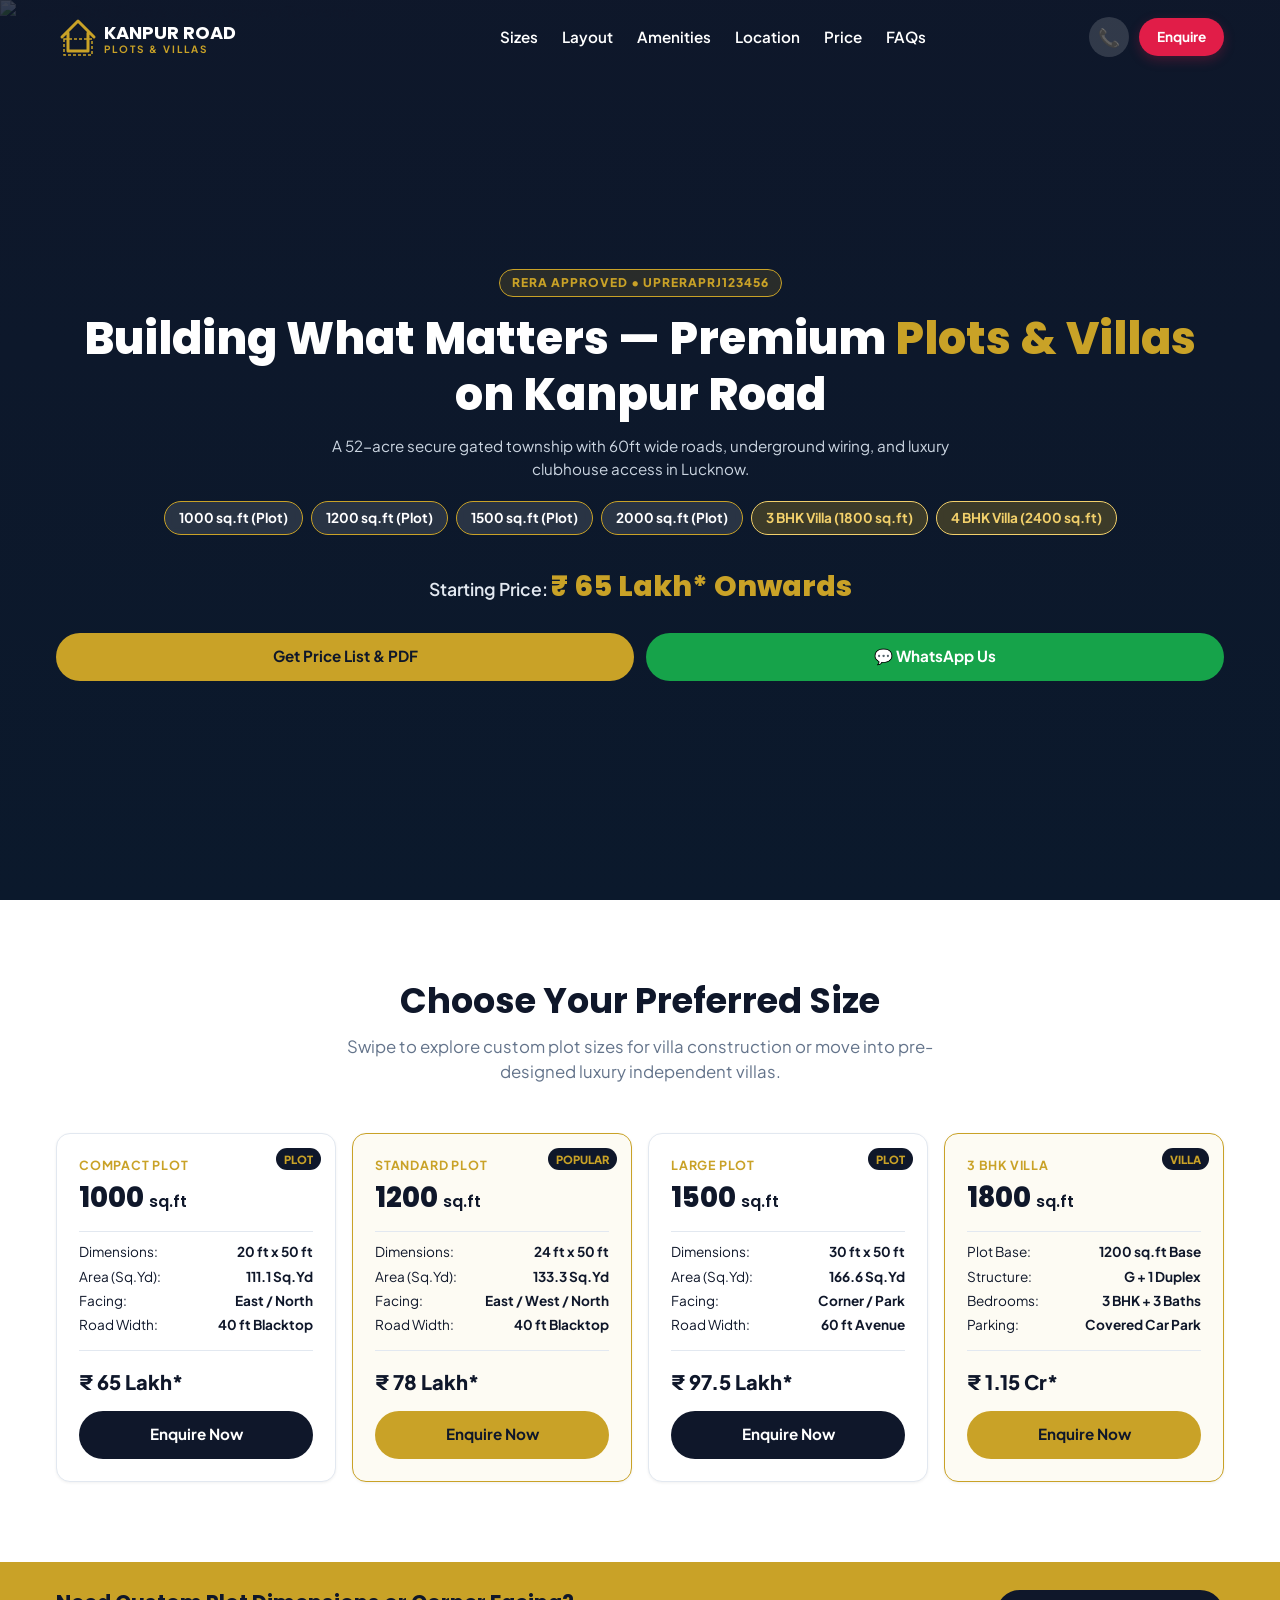
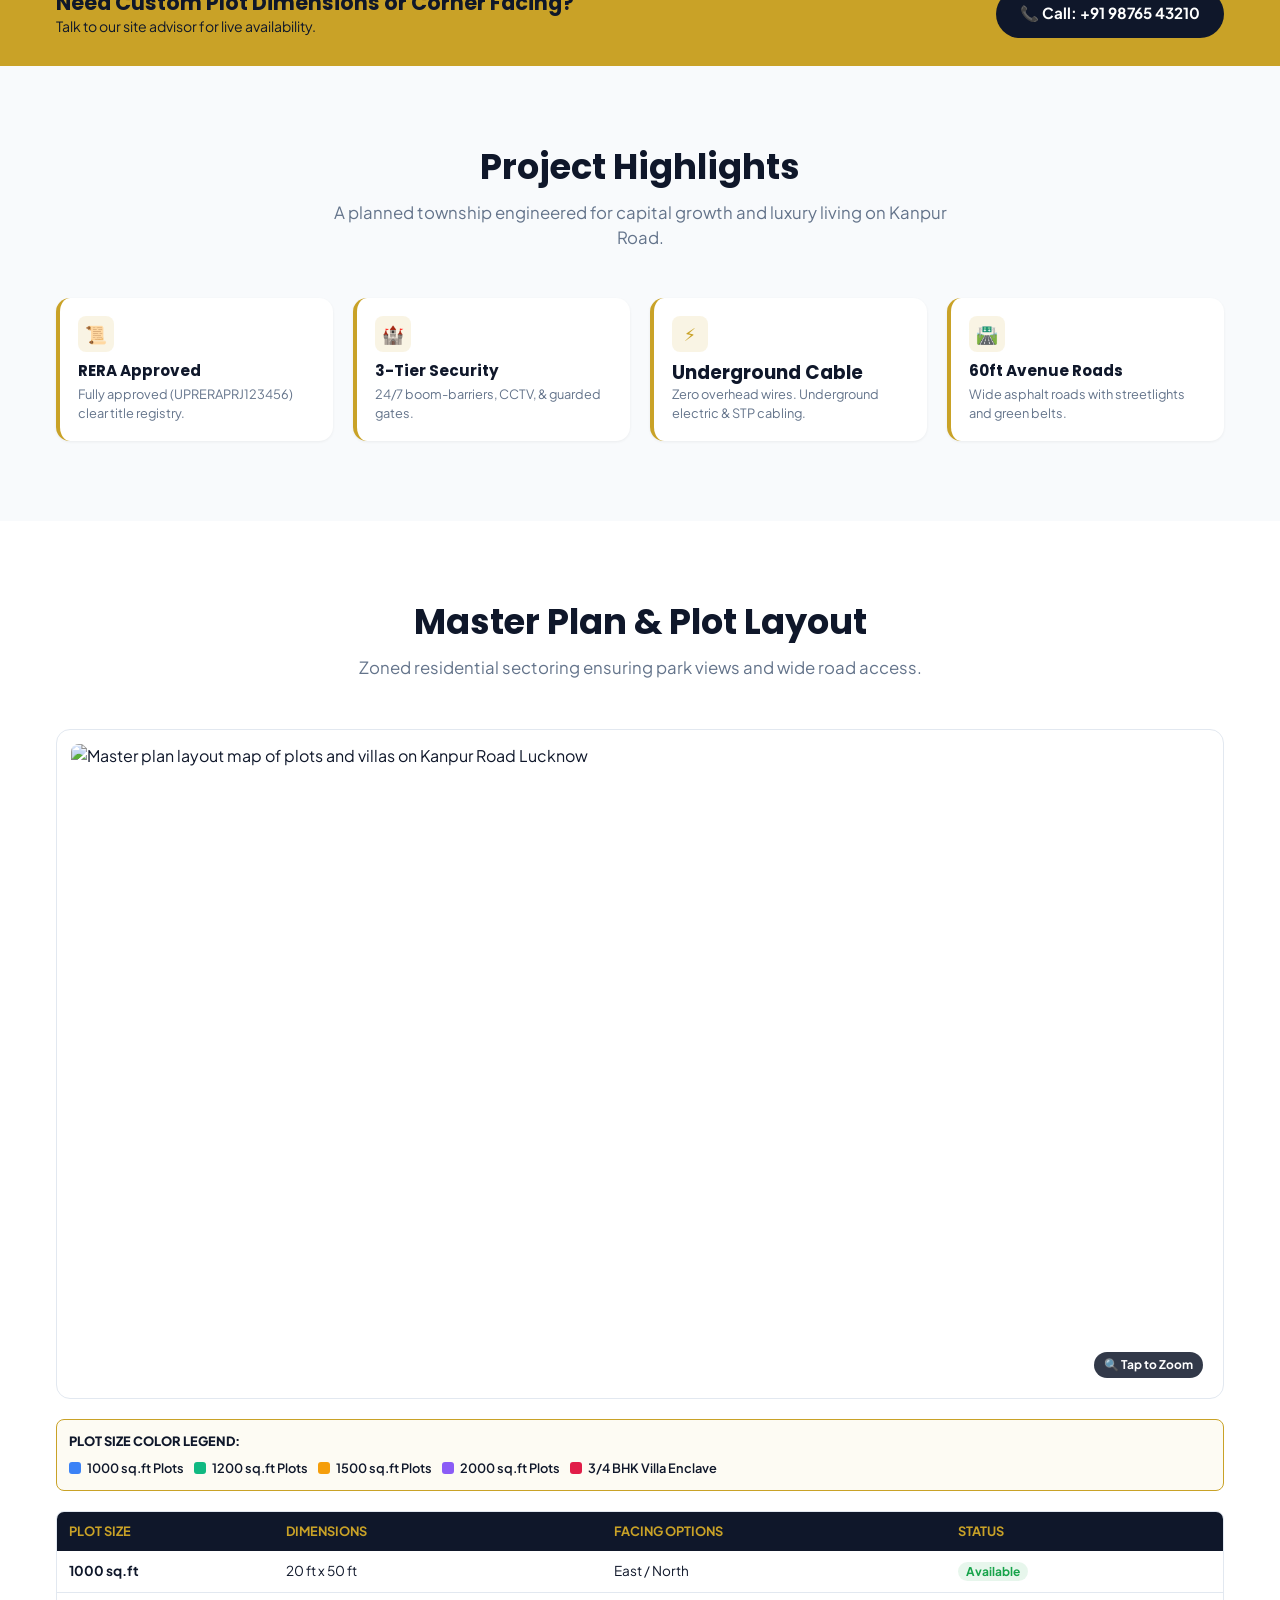
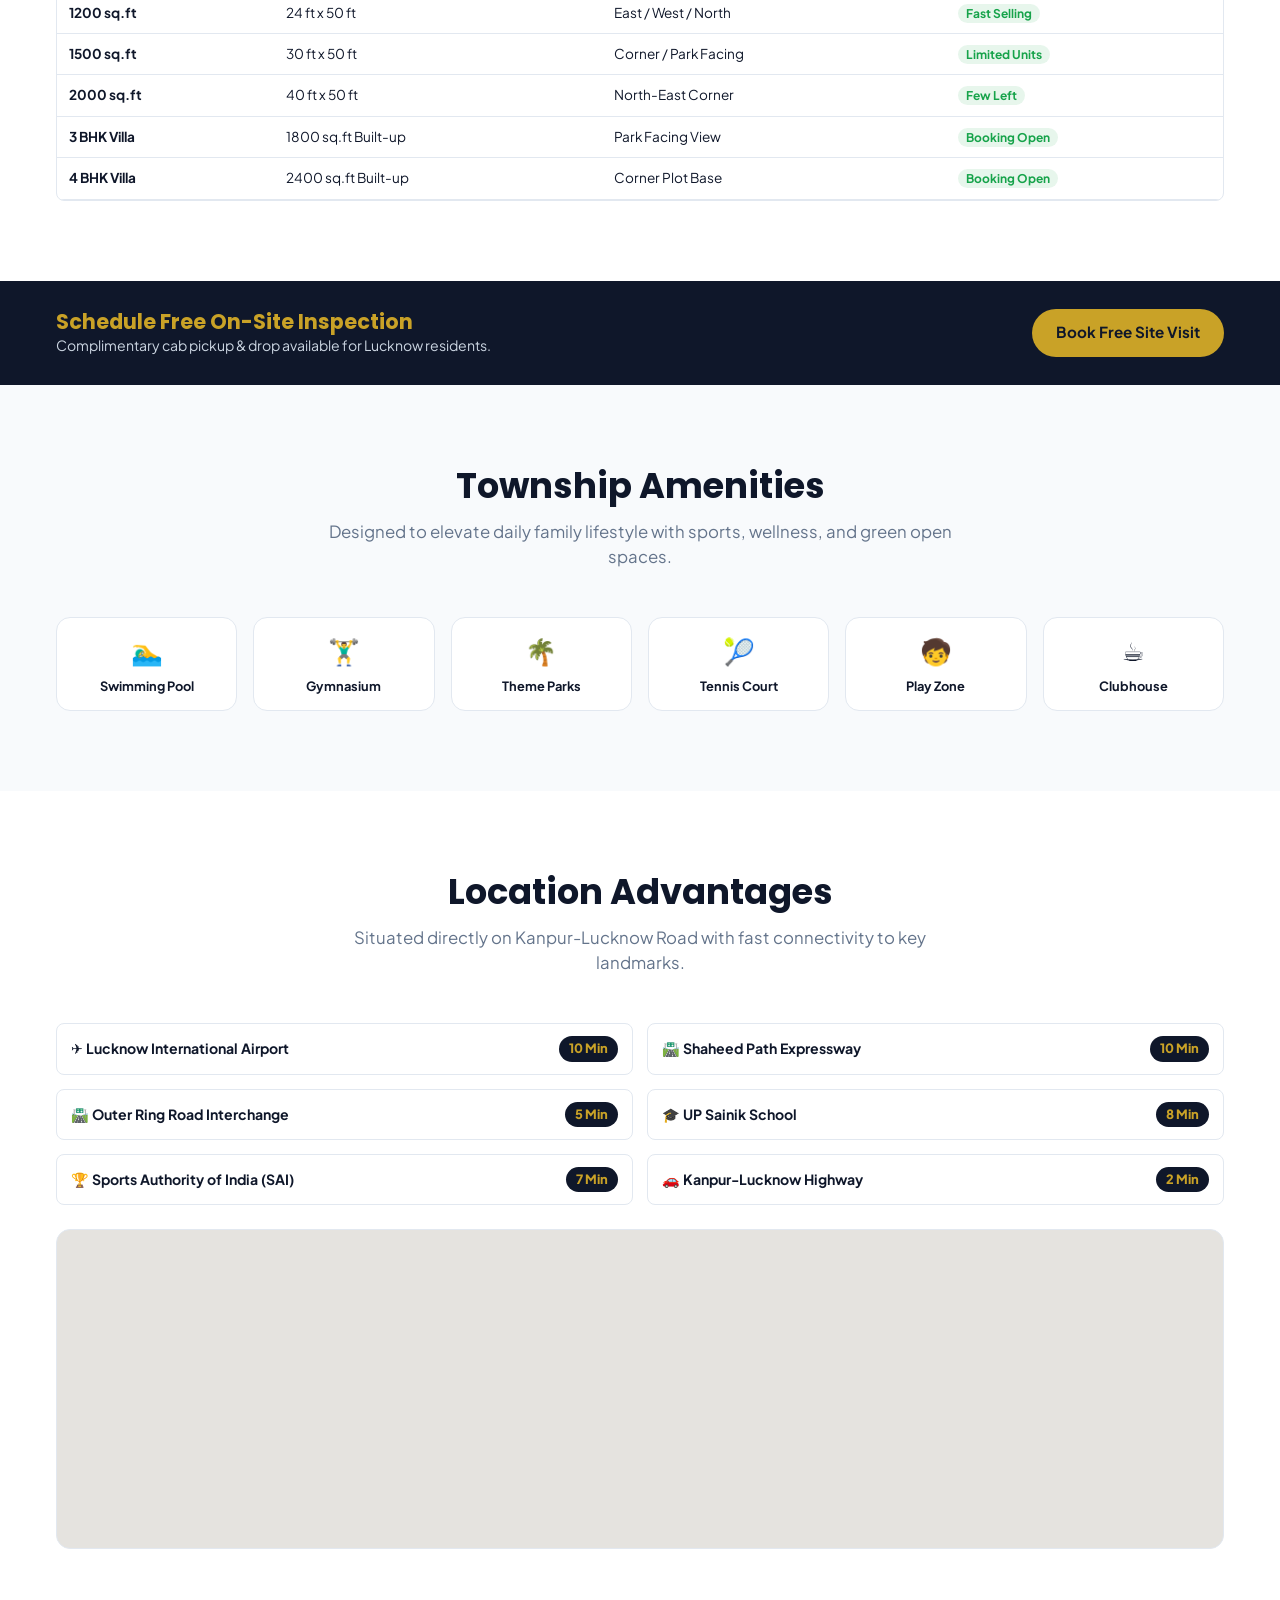
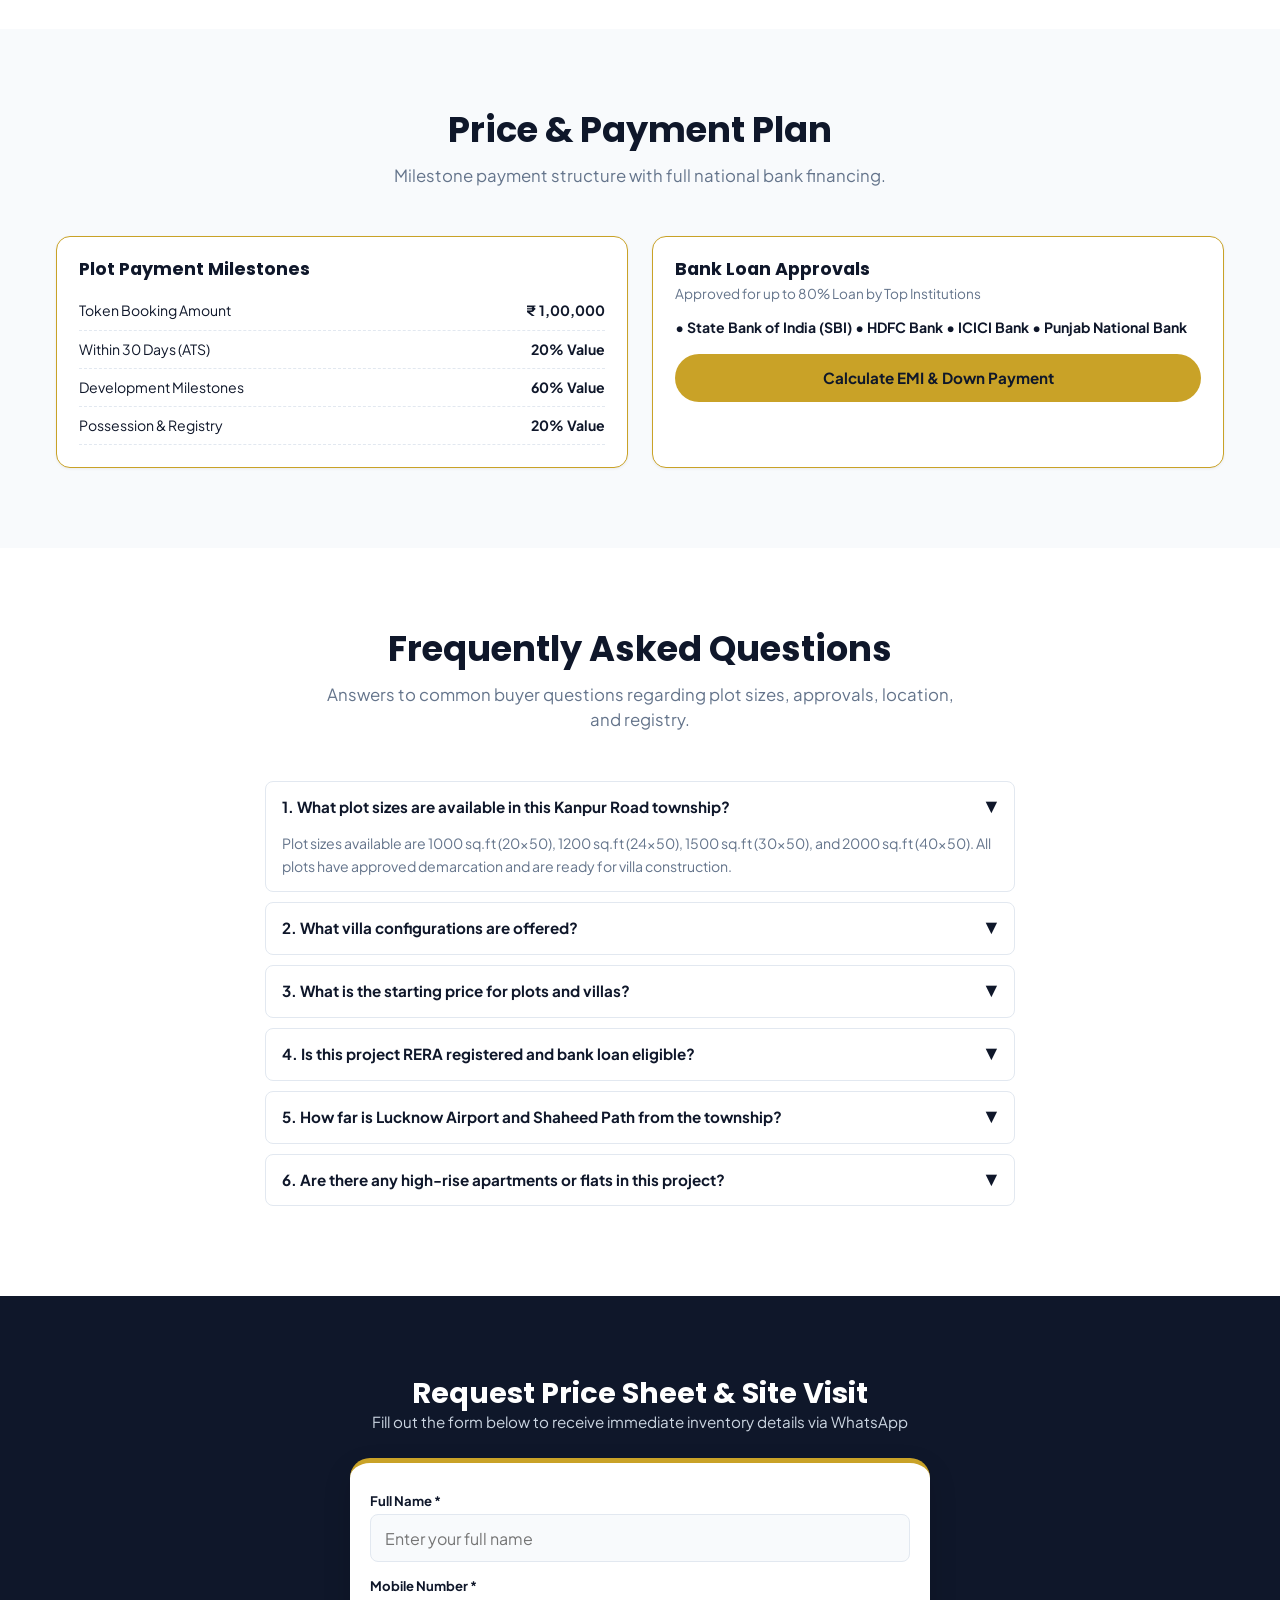
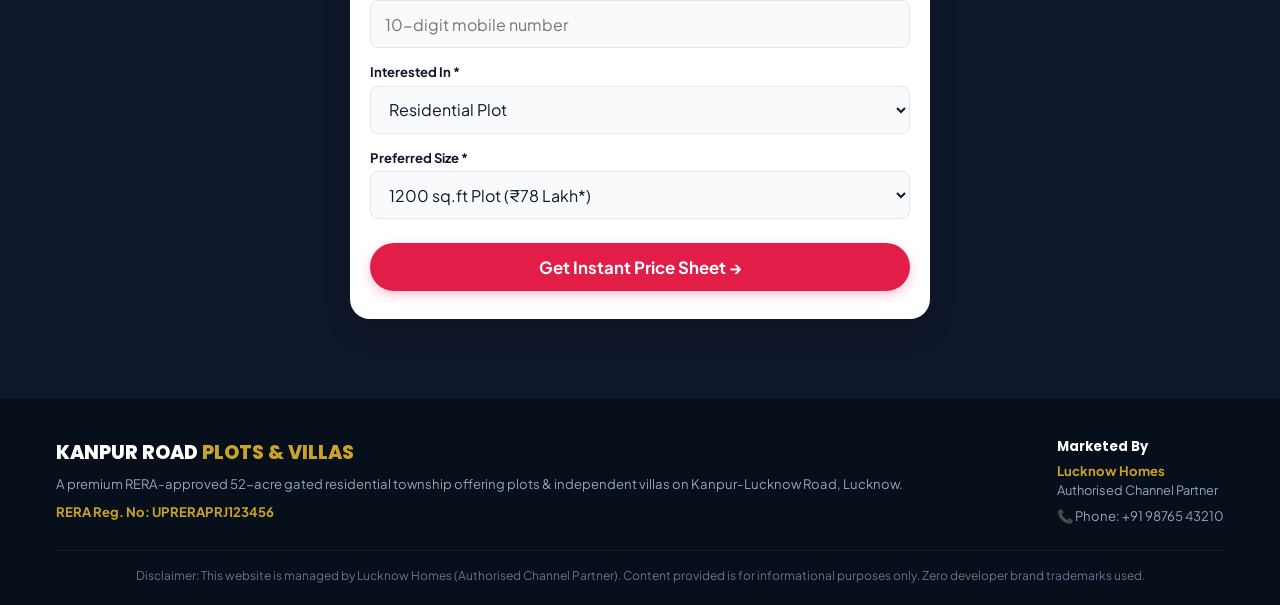
==== commit 8aad5dae: "Add files via upload" ====
--- a/index.html
+++ b/index.html
@@ -2,13 +2,13 @@
 <html lang="en">
 <head>
   <meta charset="UTF-8">
-  <meta name="viewport" content="width=device-width, initial-scale=1.0">
+  <meta name="viewport" content="width=device-width, initial-scale=1.0, maximum-scale=5.0">
   <title>Plots & Villas on Kanpur Road, Lucknow | From ₹65 Lakh</title>
   <meta name="description" content="Explore RERA-approved residential plots (1000–2000 sq.ft) & villas on Kanpur Road, Lucknow. Gated township, 5 min from Outer Ring Road. Download price list.">
   <meta name="keywords" content="plots in Kanpur Road Lucknow, villas in Kanpur Road Lucknow, residential plots Lucknow, plots for sale near Lucknow Airport, gated society plots Lucknow, Kanpur Road villa price">
   <link rel="canonical" href="https://lucknowhomes.in/plots-villas-kanpur-road-lucknow">
 
-  <!-- Open Graph / Social Media -->
+  <!-- Open Graph / Social -->
   <meta property="og:type" content="website">
   <meta property="og:title" content="Premium Residential Plots & Villas on Kanpur Road, Lucknow">
   <meta property="og:description" content="RERA-approved gated township on Kanpur Road, Lucknow. Plots 1000–2000 sq.ft & 3/4 BHK Luxury Villas starting ₹65 Lakh.">
@@ -26,714 +26,758 @@
   <link rel="icon" type="image/x-icon" href="/assets/favicon.ico">
   <link rel="apple-touch-icon" sizes="180x180" href="/assets/apple-touch-icon.png">
 
-  <!-- Preconnect Fonts -->
+  <!-- Fonts -->
   <link rel="preconnect" href="https://fonts.googleapis.com">
   <link rel="preconnect" href="https://fonts.gstatic.com" crossorigin>
-  <link href="https://fonts.googleapis.com/css2?family=Plus+Jakarta+Sans:wght@400;500;600;700;800&family=Outfit:wght@500;600;700;800&display=swap" rel="stylesheet">
+  <link href="https://fonts.googleapis.com/css2?family=Plus+Jakarta+Sans:wght@400;500;600;700;800&family=Poppins:wght@600;700;800&display=swap" rel="stylesheet">
 
   <style>
     :root {
+      --color-green-deep: #1B3A2F;
       --color-navy: #0F172A;
       --color-navy-light: #1E293B;
+      --color-gold: #C9A227;
+      --color-gold-hover: #B38E1F;
+      --color-gold-light: #FDFBF3;
       --color-red: #E11D48;
       --color-red-hover: #BE123C;
-      --color-gold: #C5A880;
-      --color-gold-hover: #B3956B;
-      --color-cream: #FFFDF9;
-      --color-bg-warm: #FBF9F5;
+      --color-bg-light: #F8FAFC;
       --color-text-dark: #0F172A;
       --color-text-muted: #64748B;
       --color-border: #E2E8F0;
       --color-white: #FFFFFF;
-      --color-green: #16A34A;
-      --font-heading: 'Outfit', system-ui, -apple-system, sans-serif;
+      --color-whatsapp: #16A34A;
+      --font-heading: 'Poppins', system-ui, -apple-system, sans-serif;
       --font-body: 'Plus Jakarta Sans', system-ui, -apple-system, sans-serif;
+      --radius-sm: 8px;
+      --radius-md: 14px;
+      --radius-lg: 20px;
+      --radius-pill: 50px;
       --shadow-sm: 0 1px 3px rgba(0,0,0,0.06);
       --shadow-md: 0 4px 12px rgba(0,0,0,0.08);
-      --shadow-lg: 0 12px 24px -4px rgba(0,0,0,0.12);
-      --radius-pill: 50px;
-      --radius-md: 12px;
-      --radius-lg: 20px;
+      --shadow-lg: 0 12px 28px rgba(0,0,0,0.15);
     }
 
+    /* Global Mobile-First Reset */
     * { box-sizing: border-box; margin: 0; padding: 0; }
-    html { scroll-behavior: smooth; font-family: var(--font-body); background-color: var(--color-bg-warm); color: var(--color-text-dark); line-height: 1.6; }
-    body { overflow-x: hidden; }
-
-    .container { width: 92%; max-width: 1200px; margin: 0 auto; padding: 0 15px; }
-    .section-padding { padding: 70px 0; }
+    html { scroll-behavior: smooth; font-family: var(--font-body); background-color: var(--color-bg-light); color: var(--color-text-dark); line-height: 1.5; font-size: 16px; -webkit-text-size-adjust: 100%; }
+    body { overflow-x: hidden; width: 100%; position: relative; padding-bottom: 70px; } /* 70px bottom padding for sticky mobile bar */
+
+    /* Typography & Layout Spacing */
+    .container { width: 100%; max-width: 1200px; margin: 0 auto; padding: 0 16px; }
+    .section-padding { padding: 48px 0; }
+    @media (min-width: 768px) { .section-padding { padding: 80px 0; } body { padding-bottom: 0; } }
+
     .bg-white { background-color: var(--color-white); }
-    .bg-warm { background-color: var(--color-bg-warm); }
+    .bg-light { background-color: var(--color-bg-light); }
+    .bg-green-deep { background-color: var(--color-green-deep); color: var(--color-white); }
     .bg-navy { background-color: var(--color-navy); color: var(--color-white); }
     .text-center { text-align: center; }
 
-    /* Typography */
     h1, h2, h3, h4 { font-family: var(--font-heading); font-weight: 700; line-height: 1.2; }
-    .section-title { font-size: 2.2rem; color: var(--color-text-dark); margin-bottom: 10px; text-align: center; }
-    .bg-navy .section-title { color: var(--color-white); }
-    .section-subtitle { font-size: 1.05rem; color: var(--color-text-muted); text-align: center; margin-bottom: 40px; max-width: 680px; margin-left: auto; margin-right: auto; }
-    .bg-navy .section-subtitle { color: #94A3B8; }
-
-    /* Buttons & Pill Styling */
-    .btn { display: inline-flex; align-items: center; justify-content: center; gap: 8px; font-family: var(--font-body); font-weight: 700; font-size: 0.95rem; padding: 12px 26px; border-radius: var(--radius-pill); border: none; cursor: pointer; transition: all 0.2s ease; text-decoration: none; text-align: center; }
-    .btn-red { background-color: var(--color-red); color: var(--color-white); box-shadow: 0 4px 12px rgba(225, 29, 72, 0.25); }
-    .btn-red:hover { background-color: var(--color-red-hover); transform: translateY(-2px); box-shadow: 0 6px 16px rgba(225, 29, 72, 0.35); }
+    h1 { font-size: 1.8rem; }
+    h2.section-title { font-size: 1.6rem; color: var(--color-text-dark); margin-bottom: 8px; text-align: center; }
+    .bg-navy h2.section-title, .bg-green-deep h2.section-title { color: var(--color-white); }
+    .section-subtitle { font-size: 0.95rem; color: var(--color-text-muted); text-align: center; margin-bottom: 32px; max-width: 650px; margin-left: auto; margin-right: auto; }
+    .bg-navy .section-subtitle, .bg-green-deep .section-subtitle { color: #94A3B8; }
+
+    @media (min-width: 768px) {
+      h1 { font-size: 2.8rem; }
+      h2.section-title { font-size: 2.2rem; margin-bottom: 12px; }
+      .section-subtitle { font-size: 1.05rem; margin-bottom: 48px; }
+    }
+
+    /* Buttons & Interactive Elements */
+    .btn { display: inline-flex; align-items: center; justify-content: center; gap: 8px; font-family: var(--font-body); font-weight: 700; font-size: 0.95rem; min-height: 48px; padding: 12px 24px; border-radius: var(--radius-pill); border: none; cursor: pointer; transition: all 0.25s ease; text-decoration: none; text-align: center; -webkit-tap-highlight-color: transparent; }
     .btn-gold { background-color: var(--color-gold); color: var(--color-navy); }
     .btn-gold:hover { background-color: var(--color-gold-hover); transform: translateY(-2px); }
+    .btn-red { background-color: var(--color-red); color: var(--color-white); box-shadow: 0 4px 12px rgba(225, 29, 72, 0.25); }
+    .btn-red:hover { background-color: var(--color-red-hover); transform: translateY(-2px); }
     .btn-navy { background-color: var(--color-navy); color: var(--color-white); }
     .btn-navy:hover { background-color: var(--color-navy-light); transform: translateY(-2px); }
-    .btn-whatsapp { background-color: var(--color-green); color: var(--color-white); }
+    .btn-whatsapp { background-color: var(--color-whatsapp); color: var(--color-white); }
     .btn-whatsapp:hover { background-color: #15803D; transform: translateY(-2px); }
     .btn-block { width: 100%; }
 
-    /* Clean Light Header (Matching 2nd Screenshot Theme & Fixing Logo Layout) */
-    header { background: #FFFFFF; position: sticky; top: 0; z-index: 1000; border-bottom: 1px solid rgba(0,0,0,0.08); box-shadow: var(--shadow-sm); }
-    .header-inner { display: flex; align-items: center; justify-content: space-between; height: 70px; }
+    /* ==========================================================================
+       1. HEADER & INLINE SVG LOGO (WHITE & DARK VERSIONS + SCROLL TRANSITION)
+       ========================================================================== */
+    header { position: fixed; top: 0; left: 0; right: 0; z-index: 1000; height: 60px; background: transparent; transition: background-color 0.3s ease, box-shadow 0.3s ease; }
+    header.scrolled { background: #FFFFFF; box-shadow: 0 2px 10px rgba(0,0,0,0.08); border-bottom: 1px solid var(--color-border); }
+    @media (min-width: 768px) { header { height: 74px; } }
+
+    .header-flex { display: flex; align-items: center; justify-content: space-between; height: 100%; }
+
+    /* Inline SVG Logo Container */
+    .logo-link { display: flex; align-items: center; gap: 10px; text-decoration: none; cursor: pointer; }
+    .logo-svg-box { height: 36px; width: auto; transition: opacity 0.3s; }
+    @media (min-width: 768px) { .logo-svg-box { height: 48px; } }
+
+    /* Logo Color Switch on Scroll */
+    .logo-svg-white { display: block; }
+    .logo-svg-dark { display: none; }
+    header.scrolled .logo-svg-white { display: none; }
+    header.scrolled .logo-svg-dark { display: block; }
+
+    /* Header Nav Links */
+    .header-nav { display: none; }
+    @media (min-width: 992px) {
+      .header-nav { display: flex; gap: 24px; list-style: none; align-items: center; }
+      .header-nav a { color: #FFFFFF; text-decoration: none; font-size: 0.95rem; font-weight: 600; transition: color 0.2s; }
+      header.scrolled .header-nav a { color: var(--color-text-dark); }
+      .header-nav a:hover { color: var(--color-gold) !important; }
+    }
+
+    .header-right { display: flex; align-items: center; gap: 10px; }
+    .header-call-icon { width: 40px; height: 40px; border-radius: 50%; background: rgba(255,255,255,0.15); color: #FFF; display: flex; align-items: center; justify-content: center; text-decoration: none; font-size: 1.1rem; }
+    header.scrolled .header-call-icon { background: var(--color-bg-light); color: var(--color-navy); }
+
+    .mobile-menu-btn { display: flex; flex-direction: column; gap: 4px; background: none; border: none; cursor: pointer; padding: 6px; }
+    .mobile-menu-btn span { width: 22px; height: 2px; background: #FFFFFF; transition: background 0.3s; }
+    header.scrolled .mobile-menu-btn span { background: var(--color-navy); }
+    @media (min-width: 992px) { .mobile-menu-btn { display: none; } }
+
+    /* Mobile Slide Drawer Menu */
+    .mobile-drawer { position: fixed; top: 60px; left: 0; right: 0; background: var(--color-navy); padding: 24px; display: none; flex-direction: column; gap: 16px; border-bottom: 2px solid var(--color-gold); box-shadow: var(--shadow-lg); z-index: 999; }
+    .mobile-drawer.open { display: flex; }
+    .mobile-drawer a { color: #FFFFFF; text-decoration: none; font-size: 1.1rem; font-weight: 700; border-bottom: 1px solid rgba(255,255,255,0.1); padding-bottom: 10px; }
+
+    /* ==========================================================================
+       2. HERO SECTION (100svh, REAL <img>, DARK GRADIENT OVERLAY, FETCHPRIORITY)
+       ========================================================================== */
+    .hero-container { position: relative; height: 100svh; min-height: 560px; max-height: 900px; width: 100%; display: flex; align-items: center; justify-content: center; overflow: hidden; background: #0B192C; }
     
-    /* Logo Layout */
-    .logo-container { display: flex; align-items: center; gap: 12px; text-decoration: none; }
-    .logo-mark { width: 38px; height: 38px; background: var(--color-navy); border-radius: 10px; display: flex; align-items: center; justify-content: center; color: var(--color-gold); font-family: var(--font-heading); font-weight: 800; font-size: 1.2rem; }
-    .logo-text-box { display: flex; flex-direction: column; }
-    .logo-brand-title { font-family: var(--font-heading); font-size: 1.15rem; font-weight: 800; color: var(--color-navy); letter-spacing: -0.3px; line-height: 1.1; }
-    .logo-brand-title span { color: var(--color-red); }
-    .logo-brand-sub { font-size: 0.68rem; color: var(--color-text-muted); font-weight: 600; letter-spacing: 0.8px; text-transform: uppercase; }
-
-    /* Header Nav Menu (Mobile Clean - Extra Menus Removed on Mobile) */
-    .nav-menu { display: flex; gap: 20px; list-style: none; align-items: center; }
-    .nav-menu a { color: var(--color-text-dark); text-decoration: none; font-size: 0.9rem; font-weight: 600; transition: color 0.2s; }
-    .nav-menu a:hover { color: var(--color-red); }
-
-    /* Hero Section (Matching 2nd Screenshot Design) */
-    .hero-container { position: relative; background: linear-gradient(180deg, rgba(251,249,245,0.7) 0%, rgba(251,249,245,0.95) 100%), url('/assets/hero-desktop.webp') center/cover no-repeat; padding: 60px 0 90px; text-align: center; }
-    .hero-badge-tag { display: inline-flex; align-items: center; gap: 6px; background: #FFF; border: 1px solid var(--color-gold); color: var(--color-navy); font-size: 0.8rem; font-weight: 700; padding: 5px 14px; border-radius: 50px; text-transform: uppercase; letter-spacing: 1px; margin-bottom: 16px; box-shadow: var(--shadow-sm); }
-    .hero-main-h1 { font-size: 2.6rem; color: var(--color-navy); font-weight: 800; max-width: 900px; margin: 0 auto 14px; letter-spacing: -0.5px; }
-    .hero-main-h1 span { color: var(--color-red); }
-    .hero-sub-p { font-size: 1.1rem; color: var(--color-text-muted); max-width: 720px; margin: 0 auto 24px; font-weight: 500; }
-
-    /* Hero Size Chips Badges */
-    .hero-size-chips { display: flex; justify-content: center; flex-wrap: wrap; gap: 8px; margin-bottom: 28px; }
-    .size-badge { background: #FFFFFF; border: 1.5px solid var(--color-border); color: var(--color-navy); font-size: 0.9rem; font-weight: 700; padding: 6px 14px; border-radius: 50px; box-shadow: var(--shadow-sm); transition: all 0.2s; }
-    .size-badge.villa { border-color: var(--color-red); color: var(--color-red); background: rgba(225,29,72,0.04); }
-
-    .hero-price-tag { font-size: 1.25rem; font-weight: 700; color: var(--color-navy); margin-bottom: 30px; }
-    .hero-price-tag strong { font-size: 1.8rem; color: var(--color-red); font-family: var(--font-heading); }
-
-    /* Hero Search Bar / Pill Filter Bar (Matching 2nd Screenshot Filter Bar) */
-    .hero-search-pill-bar { max-width: 920px; margin: 0 auto; background: #FFFFFF; padding: 10px 14px; border-radius: 50px; box-shadow: var(--shadow-lg); border: 1px solid var(--color-border); display: grid; grid-template-columns: 1fr 1fr 1fr auto; gap: 10px; align-items: center; }
-    .pill-select-group { padding: 4px 12px; border-right: 1px solid var(--color-border); text-align: left; }
-    .pill-select-group:last-of-type { border-right: none; }
-    .pill-label { font-size: 0.7rem; font-weight: 800; color: var(--color-text-muted); text-transform: uppercase; letter-spacing: 0.8px; display: block; }
-    .pill-select { width: 100%; border: none; background: transparent; font-family: var(--font-body); font-size: 0.92rem; font-weight: 700; color: var(--color-navy); cursor: pointer; outline: none; }
-
-    /* Choose Your Size Section */
-    .size-cards-grid { display: grid; grid-template-columns: repeat(auto-fit, minmax(250px, 1fr)); gap: 20px; }
-    .size-card { background: var(--color-white); border-radius: var(--radius-lg); padding: 24px; border: 1.5px solid var(--color-border); transition: all 0.3s ease; position: relative; overflow: hidden; box-shadow: var(--shadow-sm); }
-    .size-card:hover { border-color: var(--color-red); transform: translateY(-4px); box-shadow: var(--shadow-md); }
-    .size-card.featured { border-color: var(--color-red); background: #FFFDF9; }
-    .size-card-tag { position: absolute; top: 16px; right: 16px; font-size: 0.7rem; font-weight: 800; background: var(--color-red); color: #FFF; padding: 3px 10px; border-radius: 50px; text-transform: uppercase; }
-    .size-card-type { font-size: 0.8rem; font-weight: 700; color: var(--color-gold); text-transform: uppercase; letter-spacing: 0.8px; margin-bottom: 4px; }
-    .size-card-title { font-size: 1.6rem; font-weight: 800; color: var(--color-navy); margin-bottom: 12px; font-family: var(--font-heading); }
-    .size-details-list { list-style: none; margin-bottom: 18px; border-top: 1px solid var(--color-border); border-bottom: 1px solid var(--color-border); padding: 10px 0; }
-    .size-details-list li { font-size: 0.88rem; color: var(--color-text-dark); margin-bottom: 5px; display: flex; justify-content: space-between; }
-    .size-card-price { font-size: 1.25rem; font-weight: 800; color: var(--color-navy); margin-bottom: 16px; }
-
-    /* Highlights Section */
-    .highlights-grid { display: grid; grid-template-columns: repeat(auto-fit, minmax(220px, 1fr)); gap: 20px; }
-    .highlight-item { background: var(--color-white); padding: 22px; border-radius: var(--radius-md); border-left: 4px solid var(--color-red); box-shadow: var(--shadow-sm); }
-    .highlight-icon { width: 40px; height: 40px; background: rgba(225,29,72,0.08); border-radius: 10px; display: flex; align-items: center; justify-content: center; color: var(--color-red); font-size: 1.2rem; font-weight: 700; margin-bottom: 12px; }
-    .highlight-title { font-size: 1.05rem; color: var(--color-navy); margin-bottom: 4px; }
-    .highlight-desc { font-size: 0.85rem; color: var(--color-text-muted); }
-
-    /* Layout & Master Plan Section */
-    .layout-grid { display: grid; grid-template-columns: 1fr 1fr; gap: 30px; align-items: start; }
-    .master-plan-box { border-radius: var(--radius-lg); overflow: hidden; border: 1.5px solid var(--color-border); background: var(--color-white); padding: 14px; box-shadow: var(--shadow-sm); }
-    .master-plan-box img { width: 100%; height: auto; border-radius: var(--radius-md); display: block; }
-    .size-legend-box { margin-top: 14px; padding: 14px; background: #FFFDF9; border-radius: var(--radius-md); border: 1px solid var(--color-gold); }
-    .legend-title { font-size: 0.85rem; font-weight: 700; color: var(--color-navy); margin-bottom: 8px; text-transform: uppercase; }
-    .legend-items { display: flex; flex-wrap: wrap; gap: 10px; }
-    .legend-item { display: flex; align-items: center; gap: 6px; font-size: 0.82rem; font-weight: 600; color: var(--color-text-dark); }
-    .legend-color { width: 12px; height: 12px; border-radius: 3px; }
-
-    .layout-table-box { background: var(--color-white); border-radius: var(--radius-lg); padding: 24px; border: 1.5px solid var(--color-border); box-shadow: var(--shadow-sm); }
-    .plot-table { width: 100%; border-collapse: collapse; text-align: left; }
-    .plot-table th { background: var(--color-navy); color: var(--color-gold); font-size: 0.8rem; font-weight: 700; text-transform: uppercase; padding: 10px 12px; }
-    .plot-table td { padding: 10px 12px; border-bottom: 1px solid var(--color-border); font-size: 0.88rem; }
-    .status-available { color: var(--color-green); font-weight: 700; font-size: 0.78rem; background: rgba(22,163,74,0.1); padding: 2px 8px; border-radius: 50px; }
-
-    /* Amenities Grid */
-    .amenities-grid { display: grid; grid-template-columns: repeat(auto-fit, minmax(160px, 1fr)); gap: 16px; }
-    .amenity-card { background: var(--color-white); padding: 18px; border-radius: var(--radius-md); text-align: center; border: 1px solid var(--color-border); transition: transform 0.2s; }
-    .amenity-card:hover { transform: translateY(-3px); border-color: var(--color-red); }
-    .amenity-icon { font-size: 1.8rem; margin-bottom: 8px; display: block; }
-    .amenity-name { font-size: 0.9rem; font-weight: 700; color: var(--color-navy); }
-
-    /* Single Location Advantages Section */
-    .location-grid { display: grid; grid-template-columns: 1fr 1fr; gap: 30px; align-items: center; }
-    .landmark-item { display: flex; align-items: center; justify-content: space-between; padding: 12px 16px; background: var(--color-white); border-radius: var(--radius-md); margin-bottom: 10px; border: 1px solid var(--color-border); }
-    .landmark-info { display: flex; align-items: center; gap: 10px; }
-    .landmark-icon { width: 32px; height: 32px; background: rgba(15,23,42,0.05); border-radius: 50%; display: flex; align-items: center; justify-content: center; font-size: 1rem; }
-    .landmark-name { font-size: 0.9rem; font-weight: 700; color: var(--color-navy); }
-    .landmark-time { font-size: 0.85rem; font-weight: 800; color: var(--color-red); background: rgba(225,29,72,0.08); padding: 3px 10px; border-radius: 50px; }
-
-    .map-frame-box { border-radius: var(--radius-lg); overflow: hidden; height: 380px; border: 1.5px solid var(--color-border); }
-    .map-frame-box iframe { width: 100%; height: 100%; border: 0; }
-
-    /* Pricing Section */
-    .pricing-grid { display: grid; grid-template-columns: 1fr 1fr; gap: 24px; }
-    .price-card { background: var(--color-white); border-radius: var(--radius-lg); padding: 28px; border: 1.5px solid var(--color-gold); box-shadow: var(--shadow-sm); }
-    .payment-step { display: flex; justify-content: space-between; padding: 10px 0; border-bottom: 1px dashed var(--color-border); font-size: 0.9rem; }
-
-    /* FAQs Section */
-    .faq-container { max-width: 780px; margin: 0 auto; }
-    .faq-item { background: var(--color-white); border-radius: var(--radius-md); margin-bottom: 12px; border: 1px solid var(--color-border); overflow: hidden; }
-    .faq-question { padding: 16px 20px; font-size: 1rem; font-weight: 700; color: var(--color-navy); cursor: pointer; display: flex; justify-content: space-between; align-items: center; }
-    .faq-answer { padding: 0 20px 16px; font-size: 0.92rem; color: var(--color-text-muted); display: none; line-height: 1.6; }
-    .faq-item.active .faq-answer { display: block; }
-    .faq-toggle { font-size: 1rem; color: var(--color-red); transition: transform 0.2s; }
-    .faq-item.active .faq-toggle { transform: rotate(180deg); }
-
-    /* Form Section */
-    .enquiry-section { background: var(--color-navy); color: var(--color-white); }
-    .enquiry-box { max-width: 600px; margin: 0 auto; background: #FFFFFF; color: var(--color-text-dark); padding: 32px; border-radius: var(--radius-lg); box-shadow: var(--shadow-lg); }
-    .form-group { margin-bottom: 14px; }
-    .form-group label { display: block; font-size: 0.82rem; font-weight: 700; margin-bottom: 4px; }
-    .form-control { width: 100%; padding: 11px 14px; font-family: var(--font-body); font-size: 0.92rem; border: 1px solid var(--color-border); border-radius: 8px; background: var(--color-bg-warm); }
-
-    /* CTA Banner */
-    .banner-cta { background: var(--color-red); color: #FFF; padding: 36px 0; }
-    .banner-cta-flex { display: flex; align-items: center; justify-content: space-between; gap: 16px; flex-wrap: wrap; }
-    .banner-cta h3 { font-size: 1.5rem; font-weight: 800; }
-
-    /* Footer */
-    footer { background: #070F1B; color: #94A3B8; padding: 50px 0 24px; font-size: 0.85rem; }
-    .footer-grid { display: grid; grid-template-columns: 2fr 1fr 1fr; gap: 30px; margin-bottom: 30px; }
-
-    /* Sticky Mobile Action Bar */
-    .mobile-sticky-bar { display: none; position: fixed; bottom: 0; left: 0; right: 0; z-index: 999; background: #FFFFFF; padding: 8px 12px; border-top: 1px solid var(--color-border); grid-template-columns: 1fr 1fr; gap: 10px; box-shadow: 0 -4px 12px rgba(0,0,0,0.1); }
-
-    /* Mobile Responsive Tweaks (Clean Extra Menus Removed on Mobile) */
-    @media (max-width: 992px) {
-      .hero-search-pill-bar { grid-template-columns: 1fr; border-radius: var(--radius-lg); padding: 16px; text-align: center; }
-      .pill-select-group { border-right: none; border-bottom: 1px solid var(--color-border); padding-bottom: 8px; margin-bottom: 8px; }
-      .nav-menu { display: none; } /* Extra text menus hidden on mobile for clean header layout */
-      .hero-main-h1 { font-size: 2rem; }
-      .layout-grid, .location-grid, .pricing-grid { grid-template-columns: 1fr; }
-      .footer-grid { grid-template-columns: 1fr; }
-      .mobile-sticky-bar { display: grid; }
-      body { padding-bottom: 60px; }
+    /* Real Image Behind Content (Prevents 404 & washed out backgrounds!) */
+    .hero-bg-img { position: absolute; inset: 0; width: 100%; height: 100%; object-fit: cover; z-index: 0; }
+    .hero-overlay { position: absolute; inset: 0; background: linear-gradient(180deg, rgba(15,23,42,0.82) 0%, rgba(11,25,44,0.88) 100%); z-index: 1; }
+    .hero-content-box { position: relative; z-index: 2; color: #FFFFFF; text-align: center; padding-top: 50px; }
+
+    .hero-badge-tag { display: inline-flex; align-items: center; gap: 6px; background: rgba(201,162,39,0.15); border: 1px solid var(--color-gold); color: var(--color-gold); font-size: 0.75rem; font-weight: 800; padding: 4px 12px; border-radius: 50px; text-transform: uppercase; letter-spacing: 1px; margin-bottom: 14px; }
+    .hero-content-box h1 { margin-bottom: 12px; color: #FFFFFF; font-weight: 800; line-height: 1.25; }
+    .hero-content-box h1 span { color: var(--color-gold); }
+    .hero-sub { font-size: 0.95rem; color: #CBD5E1; margin-bottom: 20px; max-width: 620px; margin-left: auto; margin-right: auto; }
+
+    /* Horizontally Scrollable Size Chips Row on Mobile */
+    .hero-chips-row { display: flex; gap: 8px; overflow-x: auto; padding-bottom: 10px; margin-bottom: 20px; -webkit-overflow-scrolling: touch; scrollbar-width: none; justify-content: flex-start; }
+    .hero-chips-row::-webkit-scrollbar { display: none; }
+    @media (min-width: 768px) { .hero-chips-row { justify-content: center; } }
+    
+    .chip-badge { flex: 0 0 auto; background: rgba(255,255,255,0.12); border: 1.5px solid var(--color-gold); color: #FFFFFF; font-size: 0.85rem; font-weight: 700; padding: 6px 14px; border-radius: 50px; backdrop-filter: blur(4px); white-space: nowrap; }
+    .chip-badge.villa { border-color: #F2D06B; color: #F2D06B; background: rgba(201,162,39,0.25); }
+
+    .hero-price-display { font-size: 1.1rem; color: #E2E8F0; margin-bottom: 24px; font-weight: 600; }
+    .hero-price-display strong { font-size: 1.8rem; color: var(--color-gold); font-family: var(--font-heading); font-weight: 800; }
+
+    /* Stacked Full-Width Mobile Buttons */
+    .hero-btn-stack { display: flex; flex-direction: column; gap: 12px; max-width: 400px; margin: 0 auto; }
+    @media (min-width: 768px) { .hero-btn-stack { flex-direction: row; justify-content: center; max-width: none; } }
+
+    /* ==========================================================================
+       3. CHOOSE YOUR SIZE (SWIPE CAROUSEL ON MOBILE, 4-COL GRID ON DESKTOP)
+       ========================================================================== */
+    .size-carousel-container { display: flex; gap: 16px; overflow-x: auto; scroll-snap-type: x mandatory; padding: 10px 4px 20px; -webkit-overflow-scrolling: touch; }
+    .size-carousel-container::-webkit-scrollbar { height: 6px; }
+    .size-carousel-container::-webkit-scrollbar-thumb { background: var(--color-gold); border-radius: 10px; }
+    
+    .size-card-item { flex: 0 0 84%; scroll-snap-align: start; background: var(--color-white); border-radius: var(--radius-md); padding: 22px; border: 1.5px solid var(--color-border); position: relative; box-shadow: var(--shadow-sm); display: flex; flex-direction: column; justify-content: space-between; }
+    .size-card-item.featured { border-color: var(--color-gold); background: var(--color-gold-light); }
+    
+    @media (min-width: 992px) {
+      .size-carousel-container { display: grid; grid-template-columns: repeat(4, 1fr); overflow: visible; padding: 0; }
+      .size-card-item { flex: auto; }
     }
+
+    .card-badge-tag { position: absolute; top: 14px; right: 14px; font-size: 0.7rem; font-weight: 800; background: var(--color-navy); color: var(--color-gold); padding: 3px 8px; border-radius: 50px; text-transform: uppercase; }
+    .card-type-sub { font-size: 0.78rem; font-weight: 700; color: var(--color-gold); text-transform: uppercase; letter-spacing: 0.8px; margin-bottom: 4px; }
+    .card-size-num { font-size: 1.7rem; font-weight: 800; color: var(--color-navy); font-family: var(--font-heading); margin-bottom: 12px; }
+    .card-specs-list { list-style: none; border-top: 1px solid var(--color-border); border-bottom: 1px solid var(--color-border); padding: 10px 0; margin-bottom: 16px; }
+    .card-specs-list li { font-size: 0.85rem; margin-bottom: 4px; display: flex; justify-content: space-between; }
+    .card-price-val { font-size: 1.25rem; font-weight: 800; color: var(--color-navy); margin-bottom: 14px; }
+
+    /* ==========================================================================
+       4. HIGHLIGHTS (2x2 GRID ON MOBILE, 4-COL ON DESKTOP)
+       ========================================================================== */
+    .highlights-grid { display: grid; grid-template-columns: repeat(2, 1fr); gap: 12px; }
+    @media (min-width: 992px) { .highlights-grid { grid-template-columns: repeat(4, 1fr); gap: 20px; } }
+    
+    .highlight-card { background: var(--color-white); padding: 18px; border-radius: var(--radius-md); border-left: 4px solid var(--color-gold); box-shadow: var(--shadow-sm); }
+    .highlight-icon-box { width: 36px; height: 36px; background: rgba(201,162,39,0.12); border-radius: 8px; display: flex; align-items: center; justify-content: center; font-size: 1.1rem; color: var(--color-gold); margin-bottom: 10px; }
+    .highlight-h3 { font-size: 0.95rem; color: var(--color-navy); margin-bottom: 4px; }
+    .highlight-desc-p { font-size: 0.8rem; color: var(--color-text-muted); }
+
+    /* ==========================================================================
+       5. MASTER PLAN & LAYOUT (FULL-WIDTH IMAGE TAP-TO-ZOOM & HORIZONTAL TABLE)
+       ========================================================================== */
+    .master-plan-wrapper { background: var(--color-white); border-radius: var(--radius-md); border: 1.5px solid var(--color-border); padding: 14px; margin-bottom: 20px; cursor: pointer; position: relative; }
+    .master-plan-wrapper img { width: 100%; height: auto; border-radius: var(--radius-sm); display: block; }
+    .tap-zoom-hint { position: absolute; bottom: 20px; right: 20px; background: rgba(15,23,42,0.85); color: #FFF; font-size: 0.75rem; font-weight: 700; padding: 4px 10px; border-radius: 50px; }
+
+    .color-legend-box { background: var(--color-gold-light); border: 1px solid var(--color-gold); border-radius: var(--radius-sm); padding: 12px; margin-bottom: 20px; }
+    .legend-title-txt { font-size: 0.8rem; font-weight: 800; color: var(--color-navy); text-transform: uppercase; margin-bottom: 8px; }
+    .legend-grid-items { display: flex; flex-wrap: wrap; gap: 10px; }
+    .legend-pill-item { display: flex; align-items: center; gap: 6px; font-size: 0.8rem; font-weight: 600; }
+    .legend-color-dot { width: 12px; height: 12px; border-radius: 3px; }
+
+    /* Table Container with Horizontal Scroll */
+    .table-scroll-container { width: 100%; overflow-x: auto; -webkit-overflow-scrolling: touch; border-radius: var(--radius-sm); border: 1px solid var(--color-border); }
+    .layout-data-table { width: 100%; min-width: 500px; border-collapse: collapse; text-align: left; }
+    .layout-data-table th { background: var(--color-navy); color: var(--color-gold); font-size: 0.8rem; text-transform: uppercase; padding: 10px 12px; }
+    .layout-data-table td { padding: 10px 12px; border-bottom: 1px solid var(--color-border); font-size: 0.85rem; }
+    .status-badge { color: var(--color-whatsapp); font-weight: 700; font-size: 0.75rem; background: rgba(22,163,74,0.1); padding: 2px 8px; border-radius: 50px; }
+
+    /* ==========================================================================
+       6. AMENITIES (3-COL ON MOBILE, 6-COL ON DESKTOP)
+       ========================================================================== */
+    .amenities-grid-mobile { display: grid; grid-template-columns: repeat(3, 1fr); gap: 10px; }
+    @media (min-width: 992px) { .amenities-grid-mobile { grid-template-columns: repeat(6, 1fr); gap: 16px; } }
+    
+    .amenity-card-item { background: var(--color-white); padding: 14px 8px; border-radius: var(--radius-md); text-align: center; border: 1px solid var(--color-border); }
+    .amenity-icon-emoji { font-size: 1.6rem; margin-bottom: 6px; display: block; }
+    .amenity-label { font-size: 0.8rem; font-weight: 700; color: var(--color-navy); }
+
+    /* ==========================================================================
+       7. LOCATION ADVANTAGES (CONSOLIDATED SINGLE SECTION + LAZY MAP)
+       ========================================================================== */
+    .location-landmarks-grid { display: grid; grid-template-columns: 1fr; gap: 10px; margin-bottom: 24px; }
+    @media (min-width: 768px) { .location-landmarks-grid { grid-template-columns: repeat(2, 1fr); gap: 14px; } }
+    
+    .landmark-row-item { display: flex; align-items: center; justify-content: space-between; padding: 12px 14px; background: var(--color-white); border-radius: var(--radius-sm); border: 1px solid var(--color-border); }
+    .landmark-name-txt { font-size: 0.88rem; font-weight: 700; color: var(--color-navy); display: flex; align-items: center; gap: 8px; }
+    .landmark-dist-badge { font-size: 0.8rem; font-weight: 800; color: var(--color-gold); background: var(--color-navy); padding: 3px 10px; border-radius: 50px; }
+
+    .lazy-map-container { width: 100%; height: 320px; border-radius: var(--radius-md); overflow: hidden; border: 1.5px solid var(--color-border); background: #E5E3DF; }
+    .lazy-map-container iframe { width: 100%; height: 100%; border: 0; }
+
+    /* ==========================================================================
+       8. PRICE & PAYMENT PLAN (STACKED CARDS)
+       ========================================================================== */
+    .price-cards-stack { display: flex; flex-direction: column; gap: 16px; }
+    @media (min-width: 768px) { .price-cards-stack { display: grid; grid-template-columns: 1fr 1fr; gap: 24px; } }
+    
+    .price-plan-card { background: var(--color-white); border-radius: var(--radius-md); padding: 22px; border: 1.5px solid var(--color-gold); box-shadow: var(--shadow-sm); }
+    .payment-row { display: flex; justify-content: space-between; padding: 8px 0; border-bottom: 1px dashed var(--color-border); font-size: 0.88rem; }
+
+    /* ==========================================================================
+       9. FAQS (ACCORDION)
+       ========================================================================== */
+    .faq-accordion-box { max-width: 750px; margin: 0 auto; }
+    .faq-row { background: var(--color-white); border-radius: var(--radius-sm); margin-bottom: 10px; border: 1px solid var(--color-border); overflow: hidden; }
+    .faq-q-btn { padding: 14px 16px; font-size: 0.95rem; font-weight: 700; color: var(--color-navy); cursor: pointer; display: flex; justify-content: space-between; align-items: center; }
+    .faq-a-body { padding: 0 16px 14px; font-size: 0.88rem; color: var(--color-text-muted); display: none; line-height: 1.6; }
+    .faq-row.active .faq-a-body { display: block; }
+
+    /* ==========================================================================
+       10. ENQUIRY FORM (48px TALL INPUTS, 16px FONT-SIZE TO PREVENT iOS ZOOM)
+       ========================================================================== */
+    .form-wrapper-box { max-width: 580px; margin: 0 auto; background: var(--color-white); padding: 28px 20px; border-radius: var(--radius-lg); box-shadow: var(--shadow-lg); border-top: 5px solid var(--color-gold); }
+    .form-field-group { margin-bottom: 14px; text-align: left; }
+    .form-field-group label { display: block; font-size: 0.82rem; font-weight: 700; margin-bottom: 4px; color: var(--color-navy); }
+    
+    /* 48px height, 16px font-size to strictly prevent iOS Safari auto-zoom! */
+    .form-input-ctrl { width: 100%; height: 48px; padding: 0 14px; font-family: var(--font-body); font-size: 16px; border: 1.5px solid var(--color-border); border-radius: var(--radius-sm); background: #F8FAFC; color: var(--color-text-dark); transition: border-color 0.2s; }
+    .form-input-ctrl:focus { outline: none; border-color: var(--color-gold); background: #FFFFFF; }
+
+    /* Inter-Section Banner CTA */
+    .banner-cta-bar { background: var(--color-gold); color: var(--color-navy); padding: 28px 0; }
+    .banner-cta-inner { display: flex; align-items: center; justify-content: space-between; gap: 14px; flex-wrap: wrap; }
+
+    /* Footer (No Developer Logos) */
+    footer { background: #070F1B; color: #94A3B8; padding: 40px 0 20px; font-size: 0.82rem; }
+    .footer-flex { display: flex; flex-direction: column; gap: 20px; margin-bottom: 24px; }
+    @media (min-width: 768px) { .footer-flex { flex-direction: row; justify-content: space-between; } }
+
+    /* ==========================================================================
+       GLOBAL STICKY MOBILE ACTION BAR (56px TALL, ALWAYS VISIBLE ON MOBILE)
+       ========================================================================== */
+    .sticky-mobile-bar { display: grid; grid-template-columns: 1fr 1fr 1fr; gap: 6px; position: fixed; bottom: 0; left: 0; right: 0; height: 56px; background: #FFFFFF; padding: 6px 10px; z-index: 1000; border-top: 1px solid var(--color-border); box-shadow: 0 -4px 12px rgba(0,0,0,0.1); }
+    .sticky-btn { display: flex; align-items: center; justify-content: center; gap: 4px; font-size: 0.82rem; font-weight: 700; border-radius: var(--radius-pill); text-decoration: none; min-height: 44px; }
+    @media (min-width: 768px) { .sticky-mobile-bar { display: none; } }
+
+    /* Lightbox Modal */
+    .lightbox-overlay { position: fixed; inset: 0; background: rgba(0,0,0,0.9); z-index: 2000; display: none; align-items: center; justify-content: center; padding: 20px; }
+    .lightbox-overlay.active { display: flex; }
+    .lightbox-overlay img { max-width: 95%; max-height: 90vh; border-radius: 8px; }
+    .lightbox-close { position: absolute; top: 20px; right: 20px; color: #FFF; font-size: 2rem; background: none; border: none; cursor: pointer; }
   </style>
-
-  <!-- Schema Markup -->
-  <script type="application/ld+json">
-  {
-    "@context": "https://schema.org",
-    "@type": ["RealEstateListing", "LocalBusiness"],
-    "name": "Premium Residential Plots & Villas on Kanpur Road, Lucknow",
-    "description": "RERA-approved residential township offering plots from 1000 to 2000 sq.ft and luxury 3/4 BHK villas on Kanpur Road, Lucknow.",
-    "url": "https://lucknowhomes.in/plots-villas-kanpur-road-lucknow",
-    "telephone": "+919876543210",
-    "priceRange": "₹65 Lakh - ₹1.45 Cr",
-    "address": {
-      "@type": "PostalAddress",
-      "streetAddress": "Kanpur-Lucknow Road, Near Outer Ring Road Interchange",
-      "addressLocality": "Lucknow",
-      "addressRegion": "Uttar Pradesh",
-      "postalCode": "226008",
-      "addressCountry": "IN"
-    }
-  }
-  </script>
 </head>
 <body>
 
-  <!-- FIXED HEADER LAYOUT (Clean light header theme matching 2nd screenshot, no extra text menu clutter on mobile) -->
-  <header>
-    <div class="container header-inner">
-      <a href="#" class="logo-container">
-        <div class="logo-mark">L</div>
-        <div class="logo-text-box">
-          <div class="logo-brand-title">KANPUR ROAD <span>PLOTS & VILLAS</span></div>
-          <div class="logo-brand-sub">Gated Township • Lucknow</div>
+  <!-- ==========================================================================
+       1. HEADER & INLINE SVG LOGO (WHITE OVER HERO, DARK ON SCROLL)
+       ========================================================================== -->
+  <header id="siteHeader">
+    <div class="container header-flex">
+      <!-- Inline SVG Logo Component (Clean Stroke-based house roof + plot outline) -->
+      <a href="#" class="logo-link">
+        <div class="logo-svg-box">
+          <!-- WHITE LOGO VERSION (Over Hero) -->
+          <svg class="logo-svg-white" xmlns="http://www.w3.org/2000/svg" viewBox="0 0 280 48" height="100%">
+            <path d="M6 24 L22 8 L38 24 M12 20 V38 H32 V20" stroke="#C9A227" stroke-width="3" fill="none" stroke-linecap="round" stroke-linejoin="round"/>
+            <rect x="8" y="26" width="28" height="16" stroke="#C9A227" stroke-width="1.5" stroke-dasharray="3 2" fill="none"/>
+            <text x="48" y="26" font-family="'Poppins', sans-serif" font-weight="700" font-size="18" fill="#FFFFFF">KANPUR ROAD</text>
+            <text x="48" y="40" font-family="'Plus Jakarta Sans', sans-serif" font-weight="700" font-size="10" fill="#C9A227" letter-spacing="2">PLOTS & VILLAS</text>
+          </svg>
+          
+          <!-- DARK LOGO VERSION (On Scroll Solid White Header) -->
+          <svg class="logo-svg-dark" xmlns="http://www.w3.org/2000/svg" viewBox="0 0 280 48" height="100%">
+            <path d="M6 24 L22 8 L38 24 M12 20 V38 H32 V20" stroke="#C9A227" stroke-width="3" fill="none" stroke-linecap="round" stroke-linejoin="round"/>
+            <rect x="8" y="26" width="28" height="16" stroke="#C9A227" stroke-width="1.5" stroke-dasharray="3 2" fill="none"/>
+            <text x="48" y="26" font-family="'Poppins', sans-serif" font-weight="700" font-size="18" fill="#1B3A2F">KANPUR ROAD</text>
+            <text x="48" y="40" font-family="'Plus Jakarta Sans', sans-serif" font-weight="700" font-size="10" fill="#C9A227" letter-spacing="2">PLOTS & VILLAS</text>
+          </svg>
         </div>
       </a>
 
-      <!-- Desktop Only Clean Nav Menu (Hidden on Mobile) -->
-      <ul class="nav-menu">
+      <!-- Desktop Navigation Links -->
+      <ul class="header-nav">
         <li><a href="#sizes">Sizes</a></li>
-        <li><a href="#layout">Master Plan</a></li>
+        <li><a href="#layout">Layout</a></li>
+        <li><a href="#amenities">Amenities</a></li>
         <li><a href="#location">Location</a></li>
-        <li><a href="#pricing">Price List</a></li>
+        <li><a href="#pricing">Price</a></li>
         <li><a href="#faqs">FAQs</a></li>
       </ul>
 
-      <!-- Action Button -->
-      <div>
-        <a href="#enquiry" class="btn btn-red">Enquire Now</a>
+      <!-- Header Actions -->
+      <div class="header-right">
+        <a href="tel:+919876543210" class="header-call-icon" aria-label="Call Us">📞</a>
+        <a href="#enquiry" class="btn btn-red" style="min-height:38px; padding:8px 18px; font-size:0.85rem;">Enquire</a>
+        <button class="mobile-menu-btn" id="drawerToggle" aria-label="Toggle Menu">
+          <span></span><span></span><span></span>
+        </button>
       </div>
     </div>
   </header>
 
-  <!-- HERO SECTION (Matching 2nd Screenshot Theme & Search Pill Bar) -->
+  <!-- Mobile Slide Drawer Menu -->
+  <div class="mobile-drawer" id="mobileDrawer">
+    <a href="#sizes" onclick="toggleDrawer()">Choose Your Size</a>
+    <a href="#layout" onclick="toggleDrawer()">Master Plan & Layout</a>
+    <a href="#amenities" onclick="toggleDrawer()">Township Amenities</a>
+    <a href="#location" onclick="toggleDrawer()">Location Advantages</a>
+    <a href="#pricing" onclick="toggleDrawer()">Price & Payment Plan</a>
+    <a href="#enquiry" onclick="toggleDrawer()">Enquiry & Contact</a>
+  </div>
+
+  <!-- ==========================================================================
+       2. HERO SECTION (100svh, REAL <img> BEHIND CONTENT, NO 404, FETCHPRIORITY)
+       ========================================================================== -->
   <section class="hero-container">
-    <div class="container">
+    <!-- Real <img> positioned absolutely behind content (Solves background image 404 & washed out issues!) -->
+    <img src="/assets/hero-desktop.webp" alt="Kanpur Road Plots & Villas Lucknow Township" width="1920" height="1080" fetchpriority="high" class="hero-bg-img">
+    <div class="hero-overlay"></div>
+
+    <div class="container hero-content-box">
       <div class="hero-badge-tag">RERA APPROVED • UPRERAPRJ123456</div>
-      <h1 class="hero-main-h1">Building What Matters — Premium <span>Plots & Villas</span> on Kanpur Road</h1>
-      <p class="hero-sub-p">A planned 52-acre gated residential township with 60ft wide roads, underground electricity, and luxury clubhouse access.</p>
-
-      <!-- Bold Size Chips Badges -->
-      <div class="hero-size-chips">
-        <span class="size-badge">1000 sq.ft (Plot)</span>
-        <span class="size-badge">1200 sq.ft (Plot)</span>
-        <span class="size-badge">1500 sq.ft (Plot)</span>
-        <span class="size-badge">2000 sq.ft (Plot)</span>
-        <span class="size-badge villa">3 BHK Villa (1800 sq.ft)</span>
-        <span class="size-badge villa">4 BHK Villa (2400 sq.ft)</span>
-      </div>
-
-      <div class="hero-price-tag">Starting Price: <strong>₹ 65 Lakh* Onwards</strong></div>
-
-      <!-- Quick Search Filter Pill Bar (Matching 2nd Screenshot Search Bar) -->
-      <div class="hero-search-pill-bar">
-        <div class="pill-select-group">
-          <span class="pill-label">Property Type</span>
-          <select class="pill-select" onchange="document.getElementById('mainType').value=this.value;">
-            <option value="Plot">Residential Plot</option>
-            <option value="Villa">Independent Villa</option>
-          </select>
-        </div>
-        <div class="pill-select-group">
-          <span class="pill-label">Location</span>
-          <select class="pill-select">
-            <option value="Kanpur Road">Kanpur Road, Lucknow</option>
-          </select>
-        </div>
-        <div class="pill-select-group">
-          <span class="pill-label">Unit Sizes</span>
-          <select class="pill-select" onchange="document.getElementById('mainSize').value=this.value;">
-            <option value="1200 sq.ft">1200 sq.ft Plot (₹78L*)</option>
-            <option value="1000 sq.ft">1000 sq.ft Plot (₹65L*)</option>
-            <option value="1500 sq.ft">1500 sq.ft Plot (₹97.5L*)</option>
-            <option value="3 BHK Villa">3 BHK Villa (1800 sq.ft)</option>
-            <option value="4 BHK Villa">4 BHK Villa (2400 sq.ft)</option>
-          </select>
-        </div>
-        <div>
-          <a href="#enquiry" class="btn btn-red">Search Inventory →</a>
-        </div>
-      </div>
-    </div>
-  </section>
-
-  <!-- CHOOSE YOUR SIZE SECTION -->
+      <h1>Building What Matters — Premium <span>Plots & Villas</span> on Kanpur Road</h1>
+      <p class="hero-sub">A 52-acre secure gated township with 60ft wide roads, underground wiring, and luxury clubhouse access in Lucknow.</p>
+
+      <!-- Horizontally Scrollable Size Chips Row on Mobile -->
+      <div class="hero-chips-row">
+        <span class="chip-badge">1000 sq.ft (Plot)</span>
+        <span class="chip-badge">1200 sq.ft (Plot)</span>
+        <span class="chip-badge">1500 sq.ft (Plot)</span>
+        <span class="chip-badge">2000 sq.ft (Plot)</span>
+        <span class="chip-badge villa">3 BHK Villa (1800 sq.ft)</span>
+        <span class="chip-badge villa">4 BHK Villa (2400 sq.ft)</span>
+      </div>
+
+      <div class="hero-price-display">Starting Price: <strong>₹ 65 Lakh* Onwards</strong></div>
+
+      <!-- 2 Full-Width Stacked Buttons on Mobile -->
+      <div class="hero-btn-stack">
+        <a href="#enquiry" class="btn btn-gold btn-block">Get Price List & PDF</a>
+        <a href="https://api.whatsapp.com/send?phone=919876543210&text=Hi,%20I%20am%20interested%20in%20Plots/Villas%20on%20Kanpur%20Road,%20Lucknow." target="_blank" rel="noopener" class="btn btn-whatsapp btn-block">💬 WhatsApp Us</a>
+      </div>
+    </div>
+  </section>
+
+  <!-- ==========================================================================
+       3. CHOOSE YOUR SIZE (MOBILE SWIPE CAROUSEL, 4-COL DESKTOP)
+       ========================================================================== -->
   <section class="section-padding bg-white" id="sizes">
     <div class="container">
       <h2 class="section-title">Choose Your Preferred Size</h2>
-      <p class="section-subtitle">Select from custom plot sizes for villa construction or move into pre-designed luxury independent villas.</p>
-
-      <div class="size-cards-grid">
-        <!-- Plot Card 1 -->
-        <div class="size-card">
-          <div class="size-card-tag">PLOT</div>
-          <div class="size-card-type">Compact Plot</div>
-          <div class="size-card-title">1000 <span style="font-size:1.1rem; font-weight:600;">sq.ft</span></div>
-          <ul class="size-details-list">
+      <p class="section-subtitle">Swipe to explore custom plot sizes for villa construction or move into pre-designed luxury independent villas.</p>
+
+      <!-- Carousel Container (Swipeable 1.2 cards visible on mobile, 4-col grid on desktop) -->
+      <div class="size-carousel-container">
+        <!-- Card 1 -->
+        <div class="size-card-item">
+          <div class="card-badge-tag">PLOT</div>
+          <div class="card-type-sub">Compact Plot</div>
+          <div class="card-size-num">1000 <span style="font-size:1rem; font-weight:600;">sq.ft</span></div>
+          <ul class="card-specs-list">
             <li><span>Dimensions:</span> <strong>20 ft x 50 ft</strong></li>
             <li><span>Area (Sq.Yd):</span> <strong>111.1 Sq.Yd</strong></li>
-            <li><span>Facing Options:</span> <strong>East / North</strong></li>
+            <li><span>Facing:</span> <strong>East / North</strong></li>
             <li><span>Road Width:</span> <strong>40 ft Blacktop</strong></li>
           </ul>
-          <div class="size-card-price">₹ 65 Lakh*</div>
+          <div class="card-price-val">₹ 65 Lakh*</div>
           <a href="#enquiry" class="btn btn-navy btn-block">Enquire Now</a>
         </div>
 
-        <!-- Plot Card 2 (Featured) -->
-        <div class="size-card featured">
-          <div class="size-card-tag">MOST POPULAR</div>
-          <div class="size-card-type">Standard Plot</div>
-          <div class="size-card-title">1200 <span style="font-size:1.1rem; font-weight:600;">sq.ft</span></div>
-          <ul class="size-details-list">
+        <!-- Card 2 (Featured) -->
+        <div class="size-card-item featured">
+          <div class="card-badge-tag">POPULAR</div>
+          <div class="card-type-sub">Standard Plot</div>
+          <div class="card-size-num">1200 <span style="font-size:1rem; font-weight:600;">sq.ft</span></div>
+          <ul class="card-specs-list">
             <li><span>Dimensions:</span> <strong>24 ft x 50 ft</strong></li>
             <li><span>Area (Sq.Yd):</span> <strong>133.3 Sq.Yd</strong></li>
-            <li><span>Facing Options:</span> <strong>East / West / North</strong></li>
+            <li><span>Facing:</span> <strong>East / West / North</strong></li>
             <li><span>Road Width:</span> <strong>40 ft Blacktop</strong></li>
           </ul>
-          <div class="size-card-price">₹ 78 Lakh*</div>
-          <a href="#enquiry" class="btn btn-red btn-block">Enquire Now</a>
-        </div>
-
-        <!-- Plot Card 3 -->
-        <div class="size-card">
-          <div class="size-card-tag">PLOT</div>
-          <div class="size-card-type">Large Plot</div>
-          <div class="size-card-title">1500 <span style="font-size:1.1rem; font-weight:600;">sq.ft</span></div>
-          <ul class="size-details-list">
+          <div class="card-price-val">₹ 78 Lakh*</div>
+          <a href="#enquiry" class="btn btn-gold btn-block">Enquire Now</a>
+        </div>
+
+        <!-- Card 3 -->
+        <div class="size-card-item">
+          <div class="card-badge-tag">PLOT</div>
+          <div class="card-type-sub">Large Plot</div>
+          <div class="card-size-num">1500 <span style="font-size:1rem; font-weight:600;">sq.ft</span></div>
+          <ul class="card-specs-list">
             <li><span>Dimensions:</span> <strong>30 ft x 50 ft</strong></li>
             <li><span>Area (Sq.Yd):</span> <strong>166.6 Sq.Yd</strong></li>
-            <li><span>Facing Options:</span> <strong>Corner / Park Facing</strong></li>
-            <li><span>Road Width:</span> <strong>60 ft Main Avenue</strong></li>
+            <li><span>Facing:</span> <strong>Corner / Park</strong></li>
+            <li><span>Road Width:</span> <strong>60 ft Avenue</strong></li>
           </ul>
-          <div class="size-card-price">₹ 97.5 Lakh*</div>
+          <div class="card-price-val">₹ 97.5 Lakh*</div>
           <a href="#enquiry" class="btn btn-navy btn-block">Enquire Now</a>
         </div>
 
-        <!-- Villa Card 1 -->
-        <div class="size-card">
-          <div class="size-card-tag">VILLA</div>
-          <div class="size-card-type">3 BHK Independent Villa</div>
-          <div class="size-card-title">1800 <span style="font-size:1.1rem; font-weight:600;">sq.ft</span></div>
-          <ul class="size-details-list">
-            <li><span>Plot Size:</span> <strong>1200 sq.ft Plot Base</strong></li>
-            <li><span>Structure:</span> <strong>G + 1 Duplex Structure</strong></li>
+        <!-- Card 4 -->
+        <div class="size-card-item featured">
+          <div class="card-badge-tag">VILLA</div>
+          <div class="card-type-sub">3 BHK Villa</div>
+          <div class="card-size-num">1800 <span style="font-size:1rem; font-weight:600;">sq.ft</span></div>
+          <ul class="card-specs-list">
+            <li><span>Plot Base:</span> <strong>1200 sq.ft Base</strong></li>
+            <li><span>Structure:</span> <strong>G + 1 Duplex</strong></li>
             <li><span>Bedrooms:</span> <strong>3 BHK + 3 Baths</strong></li>
             <li><span>Parking:</span> <strong>Covered Car Park</strong></li>
           </ul>
-          <div class="size-card-price">₹ 1.15 Cr*</div>
-          <a href="#enquiry" class="btn btn-navy btn-block">Enquire Now</a>
-        </div>
-
-        <!-- Villa Card 2 (Featured) -->
-        <div class="size-card featured">
-          <div class="size-card-tag">LUXURY VILLA</div>
-          <div class="size-card-type">4 BHK Royal Villa</div>
-          <div class="size-card-title">2400 <span style="font-size:1.1rem; font-weight:600;">sq.ft</span></div>
-          <ul class="size-details-list">
-            <li><span>Plot Size:</span> <strong>1500 sq.ft Plot Base</strong></li>
-            <li><span>Structure:</span> <strong>G + 2 Luxury Duplex</strong></li>
-            <li><span>Bedrooms:</span> <strong>4 BHK + Servant Room</strong></li>
-            <li><span>Lawn:</span> <strong>Private Terrace Garden</strong></li>
-          </ul>
-          <div class="size-card-price">₹ 1.45 Cr*</div>
-          <a href="#enquiry" class="btn btn-red btn-block">Enquire Now</a>
+          <div class="card-price-val">₹ 1.15 Cr*</div>
+          <a href="#enquiry" class="btn btn-gold btn-block">Enquire Now</a>
         </div>
       </div>
     </div>
   </section>
 
   <!-- CTA Banner 1 -->
-  <section class="banner-cta">
-    <div class="container banner-cta-flex">
+  <section class="banner-cta-bar">
+    <div class="container banner-cta-inner">
       <div>
-        <h3>Looking for Specific Plot Dimensions or Corner Facing?</h3>
-        <p>Talk to our site executive for live inventory availability.</p>
-      </div>
-      <a href="tel:+919876543210" class="btn btn-navy">📞 Call Executive: +91 98765 43210</a>
-    </div>
-  </section>
-
-  <!-- HIGHLIGHTS SECTION -->
-  <section class="section-padding bg-warm" id="highlights">
+        <h3 style="font-size:1.3rem;">Need Custom Plot Dimensions or Corner Facing?</h3>
+        <p style="font-size:0.88rem;">Talk to our site advisor for live availability.</p>
+      </div>
+      <a href="tel:+919876543210" class="btn btn-navy">📞 Call: +91 98765 43210</a>
+    </div>
+  </section>
+
+  <!-- ==========================================================================
+       4. HIGHLIGHTS (2x2 GRID ON MOBILE, 4-COL ON DESKTOP)
+       ========================================================================== -->
+  <section class="section-padding bg-light" id="highlights">
     <div class="container">
       <h2 class="section-title">Project Highlights</h2>
-      <p class="section-subtitle">A planned township engineered for high capital growth and luxurious living on Kanpur Road corridor.</p>
+      <p class="section-subtitle">A planned township engineered for capital growth and luxury living on Kanpur Road.</p>
 
       <div class="highlights-grid">
-        <div class="highlight-item">
-          <div class="highlight-icon">📜</div>
-          <h3 class="highlight-title">100% RERA Approved</h3>
-          <p class="highlight-desc">Fully compliant RERA registered project (UPRERAPRJ123456) with clear title land registry.</p>
-        </div>
-
-        <div class="highlight-item">
-          <div class="highlight-icon">🏰</div>
-          <h3 class="highlight-title">3-Tier Gated Security</h3>
-          <p class="highlight-desc">24/7 boom-barrier access control, boundary wall, CCTV coverage, and manned security checkpoints.</p>
-        </div>
-
-        <div class="highlight-item">
-          <div class="highlight-icon">⚡</div>
-          <h3 class="highlight-title">Underground Infrastructure</h3>
-          <p class="highlight-desc">Zero overhead wires. Concealed underground electrical cables, optic fiber data, and drainage network.</p>
-        </div>
-
-        <div class="highlight-item">
-          <div class="highlight-icon">🛣️</div>
-          <h3 class="highlight-title">Wide Avenue Roads</h3>
-          <p class="highlight-desc">60-foot main boulevard and 40-foot wide internal asphalt roads with streetlights and footpaths.</p>
-        </div>
-      </div>
-    </div>
-  </section>
-
-  <!-- MASTER PLAN SECTION -->
+        <div class="highlight-card">
+          <div class="highlight-icon-box">📜</div>
+          <h3 class="highlight-h3">RERA Approved</h3>
+          <p class="highlight-desc-p">Fully approved (UPRERAPRJ123456) clear title registry.</p>
+        </div>
+
+        <div class="highlight-card">
+          <div class="highlight-icon-box">🏰</div>
+          <h3 class="highlight-h3">3-Tier Security</h3>
+          <p class="highlight-desc-p">24/7 boom-barriers, CCTV, & guarded gates.</p>
+        </div>
+
+        <div class="highlight-card">
+          <div class="highlight-icon-box">⚡</div>
+          <h3 class="highlight-title">Underground Cable</h3>
+          <p class="highlight-desc-p">Zero overhead wires. Underground electric & STP cabling.</p>
+        </div>
+
+        <div class="highlight-card">
+          <div class="highlight-icon-box">🛣️</div>
+          <h3 class="highlight-h3">60ft Avenue Roads</h3>
+          <p class="highlight-desc-p">Wide asphalt roads with streetlights and green belts.</p>
+        </div>
+      </div>
+    </div>
+  </section>
+
+  <!-- ==========================================================================
+       5. MASTER PLAN & LAYOUT (FULL-WIDTH IMAGE TAP-TO-ZOOM & SCROLLABLE TABLE)
+       ========================================================================== -->
   <section class="section-padding bg-white" id="layout">
     <div class="container">
       <h2 class="section-title">Master Plan & Plot Layout</h2>
-      <p class="section-subtitle">Thoughtfully zoned residential sectoring ensuring optimal privacy, park views, and wide road access.</p>
-
-      <div class="layout-grid">
-        <!-- Master Plan Image & Color Legend -->
-        <div class="master-plan-box">
-          <img src="/assets/gallery-master-plan.webp" alt="Master plan layout map of plots and villas on Kanpur Road Lucknow" loading="lazy" decoding="async">
-          
-          <div class="size-legend-box">
-            <div class="legend-title">Plot Size Color Legend:</div>
-            <div class="legend-items">
-              <div class="legend-item"><span class="legend-color" style="background:#3B82F6;"></span> 1000 sq.ft Plots</div>
-              <div class="legend-item"><span class="legend-color" style="background:#10B981;"></span> 1200 sq.ft Plots</div>
-              <div class="legend-item"><span class="legend-color" style="background:#F59E0B;"></span> 1500 sq.ft Plots</div>
-              <div class="legend-item"><span class="legend-color" style="background:#8B5CF6;"></span> 2000 sq.ft Plots</div>
-              <div class="legend-item"><span class="legend-color" style="background:#E11D48;"></span> 3/4 BHK Villa Enclave</div>
-            </div>
-          </div>
-        </div>
-
-        <!-- Specifications & Availability Table -->
-        <div class="layout-table-box">
-          <h3 style="font-size:1.25rem; color:var(--color-navy); margin-bottom:14px;">Plot Specifications & Availability</h3>
-          <table class="plot-table">
-            <thead>
-              <tr>
-                <th>Plot Size</th>
-                <th>Dimensions</th>
-                <th>Facing Options</th>
-                <th>Status</th>
-              </tr>
-            </thead>
-            <tbody>
-              <tr>
-                <td><strong>1000 sq.ft</strong></td>
-                <td>20 ft x 50 ft</td>
-                <td>East / North</td>
-                <td><span class="status-available">Available</span></td>
-              </tr>
-              <tr>
-                <td><strong>1200 sq.ft</strong></td>
-                <td>24 ft x 50 ft</td>
-                <td>East / West / North</td>
-                <td><span class="status-available">Fast Selling</span></td>
-              </tr>
-              <tr>
-                <td><strong>1500 sq.ft</strong></td>
-                <td>30 ft x 50 ft</td>
-                <td>Corner / Park Facing</td>
-                <td><span class="status-available">Limited Units</span></td>
-              </tr>
-              <tr>
-                <td><strong>2000 sq.ft</strong></td>
-                <td>40 ft x 50 ft</td>
-                <td>North-East Corner</td>
-                <td><span class="status-available">Few Left</span></td>
-              </tr>
-              <tr>
-                <td><strong>3 BHK Villa</strong></td>
-                <td>1800 sq.ft Built-up</td>
-                <td>Park Facing View</td>
-                <td><span class="status-available">Booking Open</span></td>
-              </tr>
-              <tr>
-                <td><strong>4 BHK Villa</strong></td>
-                <td>2400 sq.ft Built-up</td>
-                <td>Corner Plot Base</td>
-                <td><span class="status-available">Booking Open</span></td>
-              </tr>
-            </tbody>
-          </table>
-          
-          <div style="margin-top: 18px;">
-            <a href="#enquiry" class="btn btn-navy btn-block">Download Layout Map PDF</a>
-          </div>
-        </div>
-      </div>
-    </div>
-  </section>
-
-  <!-- AMENITIES SECTION -->
-  <section class="section-padding bg-warm" id="amenities">
+      <p class="section-subtitle">Zoned residential sectoring ensuring park views and wide road access.</p>
+
+      <!-- Full-Width Image with Tap-to-Zoom -->
+      <div class="master-plan-wrapper" onclick="openZoomImage('/assets/gallery-master-plan.webp')">
+        <img src="/assets/gallery-master-plan.webp" alt="Master plan layout map of plots and villas on Kanpur Road Lucknow" width="1600" height="900" loading="lazy">
+        <div class="tap-zoom-hint">🔍 Tap to Zoom</div>
+      </div>
+
+      <!-- Color Size Legend -->
+      <div class="color-legend-box">
+        <div class="legend-title-txt">Plot Size Color Legend:</div>
+        <div class="legend-grid-items">
+          <div class="legend-pill-item"><span class="legend-color-dot" style="background:#3B82F6;"></span> 1000 sq.ft Plots</div>
+          <div class="legend-pill-item"><span class="legend-color-dot" style="background:#10B981;"></span> 1200 sq.ft Plots</div>
+          <div class="legend-pill-item"><span class="legend-color-dot" style="background:#F59E0B;"></span> 1500 sq.ft Plots</div>
+          <div class="legend-pill-item"><span class="legend-color-dot" style="background:#8B5CF6;"></span> 2000 sq.ft Plots</div>
+          <div class="legend-pill-item"><span class="legend-color-dot" style="background:#E11D48;"></span> 3/4 BHK Villa Enclave</div>
+        </div>
+      </div>
+
+      <!-- Size Table (Scrolls Horizontally inside container) -->
+      <div class="table-scroll-container">
+        <table class="layout-data-table">
+          <thead>
+            <tr>
+              <th>Plot Size</th>
+              <th>Dimensions</th>
+              <th>Facing Options</th>
+              <th>Status</th>
+            </tr>
+          </thead>
+          <tbody>
+            <tr>
+              <td><strong>1000 sq.ft</strong></td>
+              <td>20 ft x 50 ft</td>
+              <td>East / North</td>
+              <td><span class="status-badge">Available</span></td>
+            </tr>
+            <tr>
+              <td><strong>1200 sq.ft</strong></td>
+              <td>24 ft x 50 ft</td>
+              <td>East / West / North</td>
+              <td><span class="status-badge">Fast Selling</span></td>
+            </tr>
+            <tr>
+              <td><strong>1500 sq.ft</strong></td>
+              <td>30 ft x 50 ft</td>
+              <td>Corner / Park Facing</td>
+              <td><span class="status-badge">Limited Units</span></td>
+            </tr>
+            <tr>
+              <td><strong>2000 sq.ft</strong></td>
+              <td>40 ft x 50 ft</td>
+              <td>North-East Corner</td>
+              <td><span class="status-badge">Few Left</span></td>
+            </tr>
+            <tr>
+              <td><strong>3 BHK Villa</strong></td>
+              <td>1800 sq.ft Built-up</td>
+              <td>Park Facing View</td>
+              <td><span class="status-badge">Booking Open</span></td>
+            </tr>
+            <tr>
+              <td><strong>4 BHK Villa</strong></td>
+              <td>2400 sq.ft Built-up</td>
+              <td>Corner Plot Base</td>
+              <td><span class="status-badge">Booking Open</span></td>
+            </tr>
+          </tbody>
+        </table>
+      </div>
+    </div>
+  </section>
+
+  <!-- CTA Banner 2 -->
+  <section class="banner-cta-bar" style="background:var(--color-navy); color:#FFF;">
+    <div class="container banner-cta-inner">
+      <div>
+        <h3 style="color:var(--color-gold); font-size:1.3rem;">Schedule Free On-Site Inspection</h3>
+        <p style="color:#CBD5E1; font-size:0.88rem;">Complimentary cab pickup & drop available for Lucknow residents.</p>
+      </div>
+      <a href="#enquiry" class="btn btn-gold">Book Free Site Visit</a>
+    </div>
+  </section>
+
+  <!-- ==========================================================================
+       6. AMENITIES (3-COL ON MOBILE, 6-COL ON DESKTOP)
+       ========================================================================== -->
+  <section class="section-padding bg-light" id="amenities">
     <div class="container">
-      <h2 class="section-title">World-Class Township Amenities</h2>
-      <p class="section-subtitle">Designed to elevate your family's daily lifestyle with sports, wellness, and green open spaces.</p>
-
-      <div class="amenities-grid">
-        <div class="amenity-card">
-          <span class="amenity-icon">🏊‍♂️</span>
-          <div class="amenity-name">Swimming Pool</div>
-        </div>
-        <div class="amenity-card">
-          <span class="amenity-icon">🏋️‍♂️</span>
-          <div class="amenity-name">Fitness Gymnasium</div>
-        </div>
-        <div class="amenity-card">
-          <span class="amenity-icon">🌴</span>
-          <div class="amenity-name">Landscaped Theme Parks</div>
-        </div>
-        <div class="amenity-card">
-          <span class="amenity-icon">🎾</span>
-          <div class="amenity-name">Badminton & Tennis Court</div>
-        </div>
-        <div class="amenity-card">
-          <span class="amenity-icon">🧒</span>
-          <div class="amenity-name">Children's Play Zone</div>
-        </div>
-        <div class="amenity-card">
-          <span class="amenity-icon">☕</span>
-          <div class="amenity-name">Residents' Club & Cafe</div>
-        </div>
-        <div class="amenity-card">
-          <span class="amenity-icon">🏃‍♂️</span>
-          <div class="amenity-name">Jogging & Cycling Track</div>
-        </div>
-        <div class="amenity-card">
-          <span class="amenity-icon">🛡️</span>
-          <div class="amenity-name">24/7 Security CCTV</div>
-        </div>
-      </div>
-    </div>
-  </section>
-
-  <!-- SINGLE CONSOLIDATED LOCATION SECTION -->
+      <h2 class="section-title">Township Amenities</h2>
+      <p class="section-subtitle">Designed to elevate daily family lifestyle with sports, wellness, and green open spaces.</p>
+
+      <div class="amenities-grid-mobile">
+        <div class="amenity-card-item">
+          <span class="amenity-icon-emoji">🏊‍♂️</span>
+          <div class="amenity-label">Swimming Pool</div>
+        </div>
+        <div class="amenity-card-item">
+          <span class="amenity-icon-emoji">🏋️‍♂️</span>
+          <div class="amenity-label">Gymnasium</div>
+        </div>
+        <div class="amenity-card-item">
+          <span class="amenity-icon-emoji">🌴</span>
+          <div class="amenity-label">Theme Parks</div>
+        </div>
+        <div class="amenity-card-item">
+          <span class="amenity-icon-emoji">🎾</span>
+          <div class="amenity-label">Tennis Court</div>
+        </div>
+        <div class="amenity-card-item">
+          <span class="amenity-icon-emoji">🧒</span>
+          <div class="amenity-label">Play Zone</div>
+        </div>
+        <div class="amenity-card-item">
+          <span class="amenity-icon-emoji">☕</span>
+          <div class="amenity-label">Clubhouse</div>
+        </div>
+      </div>
+    </div>
+  </section>
+
+  <!-- ==========================================================================
+       7. LOCATION ADVANTAGES (ONLY ONE SECTION + LAZY MAP EMBED)
+       ========================================================================== -->
   <section class="section-padding bg-white" id="location">
     <div class="container">
       <h2 class="section-title">Location Advantages</h2>
-      <p class="section-subtitle">Situated directly on the Kanpur-Lucknow Road corridor with seamless connectivity to key transit hubs.</p>
-
-      <div class="location-grid">
-        <div>
-          <div class="landmark-item">
-            <div class="landmark-info">
-              <div class="landmark-icon">✈️</div>
-              <div class="landmark-name">Lucknow International Airport (CCS)</div>
-            </div>
-            <div class="landmark-time">10 Min</div>
-          </div>
-          <div class="landmark-item">
-            <div class="landmark-info">
-              <div class="landmark-icon">🛣️</div>
-              <div class="landmark-name">Shaheed Path Expressway</div>
-            </div>
-            <div class="landmark-time">10 Min</div>
-          </div>
-          <div class="landmark-item">
-            <div class="landmark-info">
-              <div class="landmark-icon">🛣️</div>
-              <div class="landmark-name">Lucknow Outer Ring Road</div>
-            </div>
-            <div class="landmark-time">5 Min</div>
-          </div>
-          <div class="landmark-item">
-            <div class="landmark-info">
-              <div class="landmark-icon">🎓</div>
-              <div class="landmark-name">UP Sainik School</div>
-            </div>
-            <div class="landmark-time">8 Min</div>
-          </div>
-          <div class="landmark-item">
-            <div class="landmark-info">
-              <div class="landmark-icon">🏆</div>
-              <div class="landmark-name">Sports Authority of India (SAI Center)</div>
-            </div>
-            <div class="landmark-time">7 Min</div>
-          </div>
-          <div class="landmark-item">
-            <div class="landmark-info">
-              <div class="landmark-icon">🚗</div>
-              <div class="landmark-name">Kanpur-Lucknow National Highway</div>
-            </div>
-            <div class="landmark-time">2 Min</div>
-          </div>
-        </div>
-
-        <div class="map-frame-box">
-          <iframe src="https://www.google.com/maps/embed?pb=!1m18!1m12!1m3!1d113941.44299557342!2d80.85244585!3d26.75621515!2m3!1f0!2f0!3f0!3m2!1i1024!2i768!4f13.1!3m3!1m2!1s0x399bfd0a21a97d53%3A0x6b876a267f8976b0!2sKanpur%20-%20Lucknow%20Rd%2C%20Lucknow%2C%20Uttar%20Pradesh!5e0!3m2!1sen!2sin!4v1700000000000!5m2!1sen!2sin" width="100%" height="100%" style="border:0;" allowfullscreen="" loading="lazy" title="Map location of Kanpur Road plots in Lucknow"></iframe>
-        </div>
-      </div>
-    </div>
-  </section>
-
-  <!-- PRICING SECTION -->
-  <section class="section-padding bg-warm" id="pricing">
+      <p class="section-subtitle">Situated directly on Kanpur-Lucknow Road with fast connectivity to key landmarks.</p>
+
+      <div class="location-landmarks-grid">
+        <div class="landmark-row-item">
+          <div class="landmark-name-txt">✈️ Lucknow International Airport</div>
+          <div class="landmark-dist-badge">10 Min</div>
+        </div>
+        <div class="landmark-row-item">
+          <div class="landmark-name-txt">🛣️ Shaheed Path Expressway</div>
+          <div class="landmark-dist-badge">10 Min</div>
+        </div>
+        <div class="landmark-row-item">
+          <div class="landmark-name-txt">🛣️ Outer Ring Road Interchange</div>
+          <div class="landmark-dist-badge">5 Min</div>
+        </div>
+        <div class="landmark-row-item">
+          <div class="landmark-name-txt">🎓 UP Sainik School</div>
+          <div class="landmark-dist-badge">8 Min</div>
+        </div>
+        <div class="landmark-row-item">
+          <div class="landmark-name-txt">🏆 Sports Authority of India (SAI)</div>
+          <div class="landmark-dist-badge">7 Min</div>
+        </div>
+        <div class="landmark-row-item">
+          <div class="landmark-name-txt">🚗 Kanpur-Lucknow Highway</div>
+          <div class="landmark-dist-badge">2 Min</div>
+        </div>
+      </div>
+
+      <!-- Lazy-Loaded Map Embed (Loads only when scrolled into view) -->
+      <div class="lazy-map-container" id="lazyMapBox">
+        <iframe data-src="https://www.google.com/maps/embed?pb=!1m18!1m12!1m3!1d113941.44299557342!2d80.85244585!3d26.75621515!2m3!1f0!2f0!3f0!3m2!1i1024!2i768!4f13.1!3m3!1m2!1s0x399bfd0a21a97d53%3A0x6b876a267f8976b0!2sKanpur%20-%20Lucknow%20Rd%2C%20Lucknow%2C%20Uttar%20Pradesh!5e0!3m2!1sen!2sin!4v1700000000000!5m2!1sen!2sin" title="Location Map of Kanpur Road Plots Lucknow"></iframe>
+      </div>
+    </div>
+  </section>
+
+  <!-- ==========================================================================
+       8. PRICE & PAYMENT PLAN (STACKED CARDS)
+       ========================================================================== -->
+  <section class="section-padding bg-light" id="pricing">
     <div class="container">
-      <h2 class="section-title">Transparent Price & Payment Schedule</h2>
-      <p class="section-subtitle">Flexible milestone-linked payment options with full bank financing approval.</p>
-
-      <div class="pricing-grid">
-        <div class="price-card">
-          <h3 style="color:var(--color-navy); margin-bottom:6px;">Plot Booking Payment Schedule</h3>
-          <p style="color:var(--color-text-muted); font-size:0.88rem;">Simple step payment structure for plot buyers</p>
-          <div style="margin-top:14px;">
-            <div class="payment-step"><span>At Booking / Token Amount</span> <strong>₹ 1,00,000</strong></div>
-            <div class="payment-step"><span>Within 30 Days (ATS Agreement)</span> <strong>20% of Value</strong></div>
-            <div class="payment-step"><span>During Development Milestones</span> <strong>60% of Value</strong></div>
-            <div class="payment-step"><span>At Possession & Land Registry</span> <strong>20% of Value</strong></div>
-          </div>
-        </div>
-
-        <div class="price-card">
-          <h3 style="color:var(--color-navy); margin-bottom:6px;">Bank Loan Approval</h3>
-          <p style="color:var(--color-text-muted); font-size:0.88rem;">Approved by India's top housing finance institutions</p>
-          <div style="margin: 16px 0; padding:14px; background:#FFFDF9; border-radius:8px; border:1px solid var(--color-gold);">
-            <p style="font-size:0.9rem; font-weight:700; color:var(--color-navy);">Up to 80% Loan Approved By:</p>
-            <p style="font-size:0.88rem; color:var(--color-text-dark); margin-top:4px;">• State Bank of India (SBI) • HDFC Bank • ICICI Bank • Punjab National Bank</p>
-          </div>
-          <a href="#enquiry" class="btn btn-red btn-block">Calculate EMI & Down Payment</a>
-        </div>
-      </div>
-    </div>
-  </section>
-
-  <!-- FAQS SECTION -->
+      <h2 class="section-title">Price & Payment Plan</h2>
+      <p class="section-subtitle">Milestone payment structure with full national bank financing.</p>
+
+      <div class="price-cards-stack">
+        <div class="price-plan-card">
+          <h3 style="font-size:1.1rem; color:var(--color-navy); margin-bottom:4px;">Plot Payment Milestones</h3>
+          <div style="margin-top:12px;">
+            <div class="payment-row"><span>Token Booking Amount</span> <strong>₹ 1,00,000</strong></div>
+            <div class="payment-row"><span>Within 30 Days (ATS)</span> <strong>20% Value</strong></div>
+            <div class="payment-row"><span>Development Milestones</span> <strong>60% Value</strong></div>
+            <div class="payment-row"><span>Possession & Registry</span> <strong>20% Value</strong></div>
+          </div>
+        </div>
+
+        <div class="price-plan-card">
+          <h3 style="font-size:1.1rem; color:var(--color-navy); margin-bottom:4px;">Bank Loan Approvals</h3>
+          <p style="font-size:0.85rem; color:var(--color-text-muted); margin-bottom:12px;">Approved for up to 80% Loan by Top Institutions</p>
+          <p style="font-size:0.88rem; font-weight:700; color:var(--color-navy);">• State Bank of India (SBI) • HDFC Bank • ICICI Bank • Punjab National Bank</p>
+          <div style="margin-top:16px;">
+            <a href="#enquiry" class="btn btn-gold btn-block">Calculate EMI & Down Payment</a>
+          </div>
+        </div>
+      </div>
+    </div>
+  </section>
+
+  <!-- ==========================================================================
+       9. FAQS (ACCORDION)
+       ========================================================================== -->
   <section class="section-padding bg-white" id="faqs">
     <div class="container">
       <h2 class="section-title">Frequently Asked Questions</h2>
       <p class="section-subtitle">Answers to common buyer questions regarding plot sizes, approvals, location, and registry.</p>
 
-      <div class="faq-container">
-        <div class="faq-item active">
-          <div class="faq-question" onclick="toggleFaq(this)">
+      <div class="faq-accordion-box">
+        <div class="faq-row active">
+          <div class="faq-q-btn" onclick="toggleFaq(this)">
             1. What plot sizes are available in this Kanpur Road township?
             <span class="faq-toggle">▼</span>
           </div>
-          <div class="faq-answer">
+          <div class="faq-a-body">
             Plot sizes available are 1000 sq.ft (20x50), 1200 sq.ft (24x50), 1500 sq.ft (30x50), and 2000 sq.ft (40x50). All plots have approved demarcation and are ready for villa construction.
           </div>
         </div>
 
-        <div class="faq-item">
-          <div class="faq-question" onclick="toggleFaq(this)">
+        <div class="faq-row">
+          <div class="faq-q-btn" onclick="toggleFaq(this)">
             2. What villa configurations are offered?
             <span class="faq-toggle">▼</span>
           </div>
-          <div class="faq-answer">
+          <div class="faq-a-body">
             We offer 3 BHK Independent Villas starting from 1800 sq.ft built-up area (G+1 duplex) and 4 BHK Premium Duplex Villas starting from 2400 sq.ft built-up area with private terrace and covered parking.
           </div>
         </div>
 
-        <div class="faq-item">
-          <div class="faq-question" onclick="toggleFaq(this)">
+        <div class="faq-row">
+          <div class="faq-q-btn" onclick="toggleFaq(this)">
             3. What is the starting price for plots and villas?
             <span class="faq-toggle">▼</span>
           </div>
-          <div class="faq-answer">
+          <div class="faq-a-body">
             Residential plots start at ₹65 Lakh onwards. Independent villas start at ₹1.15 Cr onwards depending on floor plan and plot facing option.
           </div>
         </div>
 
-        <div class="faq-item">
-          <div class="faq-question" onclick="toggleFaq(this)">
+        <div class="faq-row">
+          <div class="faq-q-btn" onclick="toggleFaq(this)">
             4. Is this project RERA registered and bank loan eligible?
             <span class="faq-toggle">▼</span>
           </div>
-          <div class="faq-answer">
+          <div class="faq-a-body">
             Yes, the project is fully RERA approved (RERA Reg No: UPRERAPRJ123456). Up to 80% bank financing is available from SBI, HDFC, ICICI, and PNB.
           </div>
         </div>
 
-        <div class="faq-item">
-          <div class="faq-question" onclick="toggleFaq(this)">
+        <div class="faq-row">
+          <div class="faq-q-btn" onclick="toggleFaq(this)">
             5. How far is Lucknow Airport and Shaheed Path from the township?
             <span class="faq-toggle">▼</span>
           </div>
-          <div class="faq-answer">
+          <div class="faq-a-body">
             CCS International Airport is just 10 minutes away, Shaheed Path Expressway is 10 minutes away, and the Outer Ring Road interchange is just 5 minutes from the township gate.
           </div>
         </div>
 
-        <div class="faq-item">
-          <div class="faq-question" onclick="toggleFaq(this)">
+        <div class="faq-row">
+          <div class="faq-q-btn" onclick="toggleFaq(this)">
             6. Are there any high-rise apartments or flats in this project?
             <span class="faq-toggle">▼</span>
           </div>
-          <div class="faq-answer">
+          <div class="faq-a-body">
             No. This is an exclusive low-density residential township dedicated strictly to independent plots and villas. There are zero high-rise apartments.
           </div>
         </div>
@@ -741,34 +785,36 @@
     </div>
   </section>
 
-  <!-- MAIN ENQUIRY FORM SECTION -->
-  <section class="section-padding enquiry-section" id="enquiry">
+  <!-- ==========================================================================
+       10. ENQUIRY FORM (48px INPUT HEIGHT, 16px FONT SIZE TO PREVENT iOS ZOOM)
+       ========================================================================== -->
+  <section class="section-padding bg-navy" id="enquiry">
     <div class="container">
-      <div class="text-center" style="margin-bottom:30px;">
-        <h2 style="font-size:2.2rem; color:var(--color-white);">Request Price Sheet & Site Visit</h2>
-        <p style="color:#CBD5E1; font-size:1rem;">Fill out the form below to receive immediate inventory details via WhatsApp</p>
-      </div>
-
-      <div class="enquiry-box">
+      <div class="text-center" style="margin-bottom:24px;">
+        <h2 style="font-size:1.8rem; color:#FFF;">Request Price Sheet & Site Visit</h2>
+        <p style="color:#CBD5E1; font-size:0.95rem;">Fill out the form below to receive immediate inventory details via WhatsApp</p>
+      </div>
+
+      <div class="form-wrapper-box">
         <form id="mainEnquiryForm" action="thank-you.html" method="GET">
-          <div class="form-group">
+          <div class="form-field-group">
             <label for="mainName">Full Name *</label>
-            <input type="text" id="mainName" name="name" class="form-control" placeholder="Enter your full name" required>
-          </div>
-          <div class="form-group">
+            <input type="text" id="mainName" name="name" class="form-input-ctrl" placeholder="Enter your full name" required>
+          </div>
+          <div class="form-field-group">
             <label for="mainPhone">Mobile Number *</label>
-            <input type="tel" id="mainPhone" name="phone" class="form-control" placeholder="10-digit mobile number" pattern="[0-9]{10}" required>
-          </div>
-          <div class="form-group">
+            <input type="tel" id="mainPhone" name="phone" class="form-input-ctrl" placeholder="10-digit mobile number" pattern="[0-9]{10}" required>
+          </div>
+          <div class="form-field-group">
             <label for="mainType">Interested In *</label>
-            <select id="mainType" name="property_type" class="form-control" required>
+            <select id="mainType" name="property_type" class="form-input-ctrl" required>
               <option value="Plot">Residential Plot</option>
               <option value="Villa">Independent Villa</option>
             </select>
           </div>
-          <div class="form-group">
+          <div class="form-field-group">
             <label for="mainSize">Preferred Size *</label>
-            <select id="mainSize" name="preferred_size" class="form-control" required>
+            <select id="mainSize" name="preferred_size" class="form-input-ctrl" required>
               <option value="1200 sq.ft">1200 sq.ft Plot (₹78 Lakh*)</option>
               <option value="1000 sq.ft">1000 sq.ft Plot (₹65 Lakh*)</option>
               <option value="1500 sq.ft">1500 sq.ft Plot (₹97.5 Lakh*)</option>
@@ -777,61 +823,100 @@
               <option value="4 BHK Villa">4 BHK Villa (2400 sq.ft)</option>
             </select>
           </div>
-          <button type="submit" class="btn btn-red btn-block" style="font-size:1.05rem; padding:15px; margin-top:10px;">Get Instant Price Sheet →</button>
+          <button type="submit" class="btn btn-red btn-block" style="font-size:1.05rem; margin-top:10px;">Get Instant Price Sheet →</button>
         </form>
       </div>
     </div>
   </section>
 
-  <!-- FOOTER -->
+  <!-- FOOTER (NO DEVELOPER LOGO) -->
   <footer>
     <div class="container">
-      <div class="footer-grid">
+      <div class="footer-flex">
         <div>
-          <div style="font-family:var(--font-heading); font-size:1.3rem; color:#FFF; font-weight:800; margin-bottom:8px;">KANPUR ROAD <span style="color:var(--color-red);">PLOTS & VILLAS</span></div>
+          <div style="font-family:var(--font-heading); font-size:1.2rem; color:#FFF; font-weight:800; margin-bottom:6px;">KANPUR ROAD <span style="color:var(--color-gold);">PLOTS & VILLAS</span></div>
           <p>A premium RERA-approved 52-acre gated residential township offering plots & independent villas on Kanpur-Lucknow Road, Lucknow.</p>
-          <div style="margin-top:12px; color:var(--color-gold); font-weight:700;">
-            RERA Reg. No: UPRERAPRJ123456
-          </div>
+          <p style="margin-top:8px; color:var(--color-gold); font-weight:700;">RERA Reg. No: UPRERAPRJ123456</p>
         </div>
 
         <div>
-          <h4 style="color:#FFF; margin-bottom:12px;">Quick Links</h4>
-          <ul style="list-style:none; line-height:2;">
-            <li><a href="#sizes" style="color:#94A3B8; text-decoration:none;">Plot & Villa Sizes</a></li>
-            <li><a href="#layout" style="color:#94A3B8; text-decoration:none;">Master Plan</a></li>
-            <li><a href="#amenities" style="color:#94A3B8; text-decoration:none;">Amenities</a></li>
-            <li><a href="#location" style="color:#94A3B8; text-decoration:none;">Location</a></li>
-            <li><a href="#faqs" style="color:#94A3B8; text-decoration:none;">FAQs</a></li>
-          </ul>
-        </div>
-
-        <div>
-          <h4 style="color:#FFF; margin-bottom:12px;">Marketed By</h4>
+          <h4 style="color:#FFF; margin-bottom:6px;">Marketed By</h4>
           <p style="color:var(--color-gold); font-weight:700;">Lucknow Homes</p>
           <p style="color:#94A3B8; font-size:0.8rem;">Authorised Channel Partner</p>
-          <p style="margin-top:10px;">📞 Phone: +91 98765 43210</p>
-          <p>📍 Kanpur-Lucknow Road, Lucknow</p>
-        </div>
-      </div>
-
-      <div style="border-top:1px solid rgba(255,255,255,0.06); padding-top:20px; font-size:0.78rem; text-align:center;">
+          <p style="margin-top:6px;">📞 Phone: +91 98765 43210</p>
+        </div>
+      </div>
+
+      <div style="border-top:1px solid rgba(255,255,255,0.06); padding-top:16px; font-size:0.75rem; text-align:center; color:#64748B;">
         Disclaimer: This website is managed by Lucknow Homes (Authorised Channel Partner). Content provided is for informational purposes only. Zero developer brand trademarks used.
       </div>
     </div>
   </footer>
 
-  <!-- STICKY MOBILE ACTION BAR -->
-  <div class="mobile-sticky-bar">
-    <a href="tel:+919876543210" class="btn btn-navy" style="padding:10px; font-size:0.88rem;">📞 Call Now</a>
-    <a href="https://api.whatsapp.com/send?phone=919876543210&text=Hi,%20I%20am%20interested%20in%20Plots/Villas%20on%20Kanpur%20Road,%20Lucknow." target="_blank" rel="noopener" class="btn btn-whatsapp" style="padding:10px; font-size:0.88rem;">💬 WhatsApp</a>
+  <!-- GLOBAL STICKY MOBILE ACTION BAR (56px TALL, ALWAYS VISIBLE ON MOBILE) -->
+  <div class="sticky-mobile-bar">
+    <a href="tel:+919876543210" class="sticky-btn btn-navy">📞 Call</a>
+    <a href="https://api.whatsapp.com/send?phone=919876543210&text=Hi,%20I%20am%20interested%20in%20Plots/Villas%20on%20Kanpur%20Road,%20Lucknow." target="_blank" rel="noopener" class="sticky-btn btn-whatsapp">💬 WhatsApp</a>
+    <a href="#enquiry" class="sticky-btn btn-gold">Enquire</a>
   </div>
 
+  <!-- LIGHTBOX MODAL FOR TAP-TO-ZOOM -->
+  <div class="lightbox-overlay" id="zoomLightbox">
+    <button class="lightbox-close" onclick="closeZoomImage()">✕</button>
+    <img id="zoomImgTarget" src="" alt="Master plan zoom preview">
+  </div>
+
   <script>
+    // Header Scroll Transition (Transparent over Hero -> Solid White with Shadow after 60px)
+    const siteHeader = document.getElementById('siteHeader');
+    window.addEventListener('scroll', () => {
+      if (window.scrollY > 60) {
+        siteHeader.classList.add('scrolled');
+      } else {
+        siteHeader.classList.remove('scrolled');
+      }
+    });
+
+    // Mobile Drawer Toggle
+    function toggleDrawer() {
+      const drawer = document.getElementById('mobileDrawer');
+      drawer.classList.toggle('open');
+    }
+    document.getElementById('drawerToggle').addEventListener('click', toggleDrawer);
+
+    // Accordion Toggle
     function toggleFaq(element) {
       const item = element.parentElement;
       item.classList.toggle('active');
     }
+
+    // Tap-to-Zoom Lightbox
+    function openZoomImage(src) {
+      const overlay = document.getElementById('zoomLightbox');
+      document.getElementById('zoomImgTarget').src = src;
+      overlay.classList.add('active');
+    }
+    function closeZoomImage() {
+      document.getElementById('zoomLightbox').classList.remove('active');
+    }
+
+    // IntersectionObserver Lazy-Load for Map Embed
+    document.addEventListener('DOMContentLoaded', () => {
+      const mapBox = document.getElementById('lazyMapBox');
+      const observer = new IntersectionObserver((entries) => {
+        entries.forEach(entry => {
+          if (entry.isIntersecting) {
+            const iframe = mapBox.querySelector('iframe');
+            if (iframe && iframe.dataset.src) {
+              iframe.src = iframe.dataset.src;
+              iframe.removeAttribute('data-src');
+            }
+            observer.unobserve(mapBox);
+          }
+        });
+      }, { rootMargin: '100px' });
+      observer.observe(mapBox);
+    });
   </script>
 </body>
 </html>
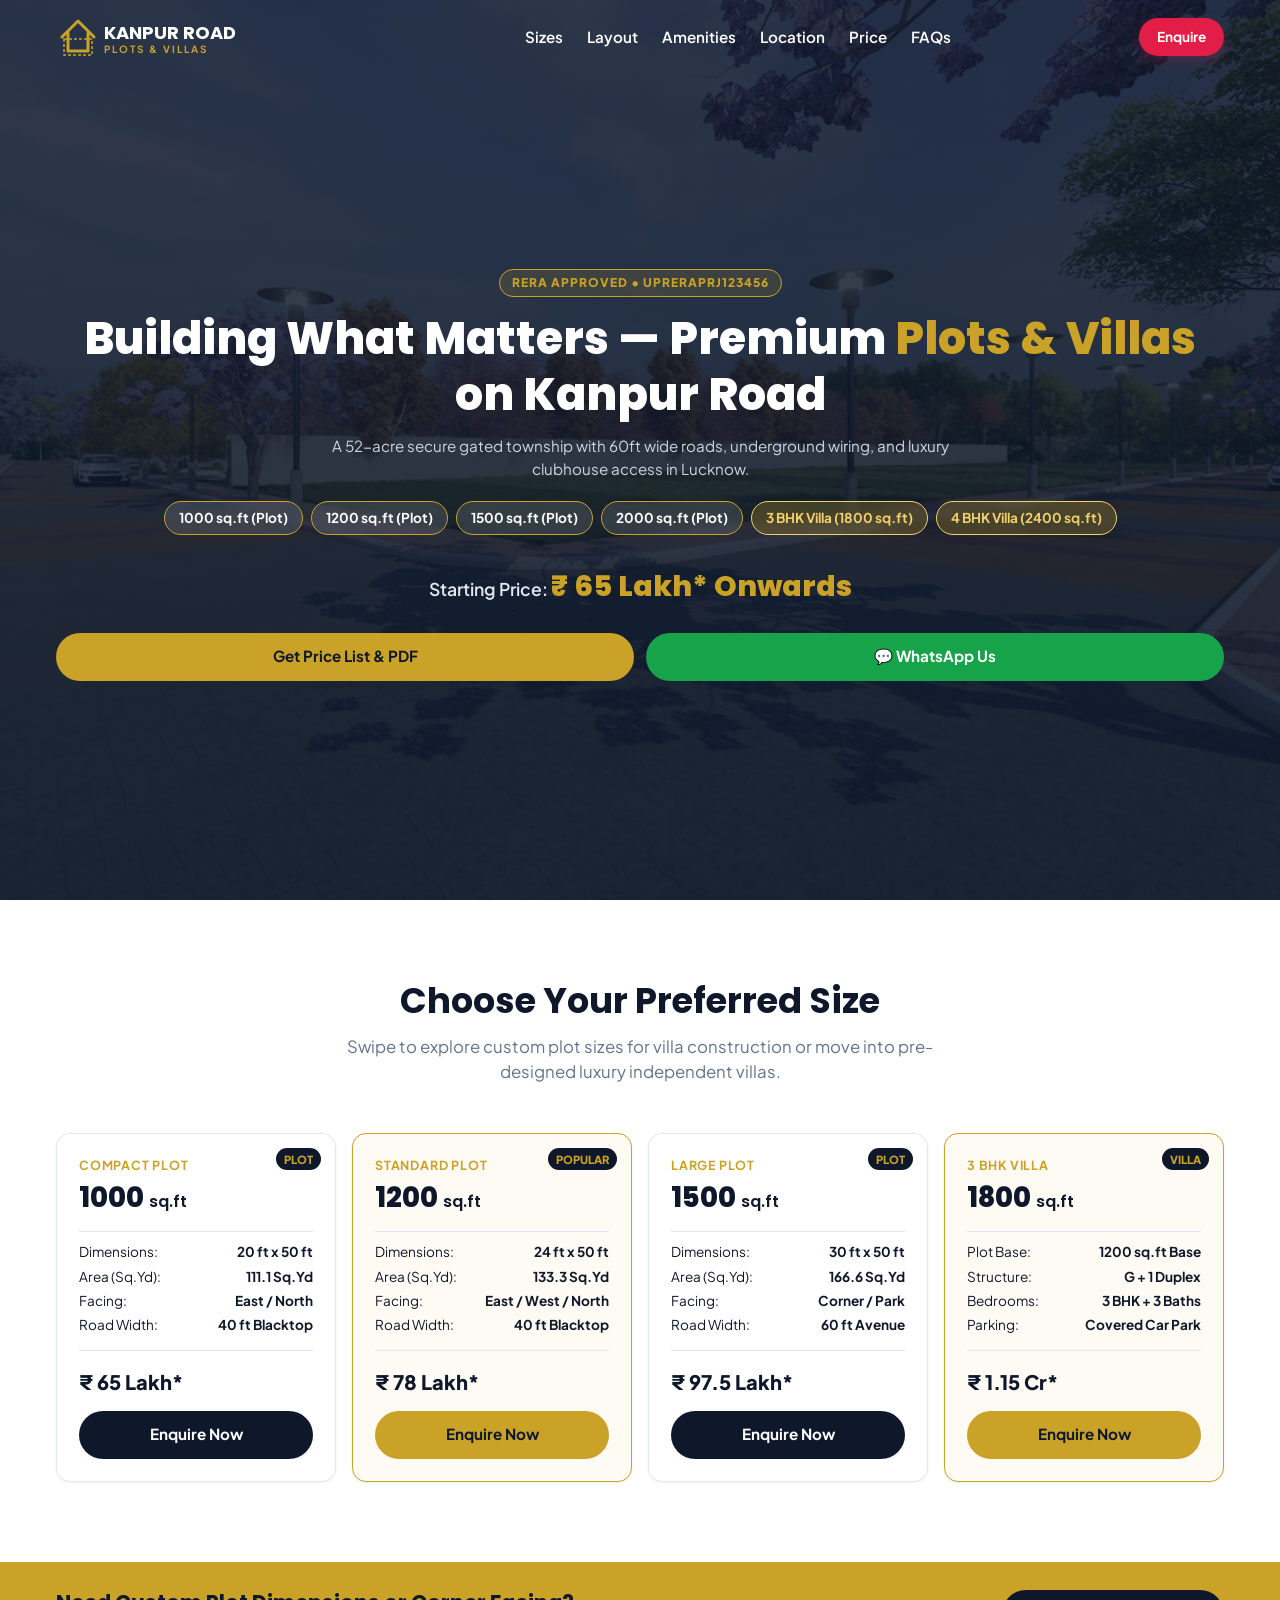
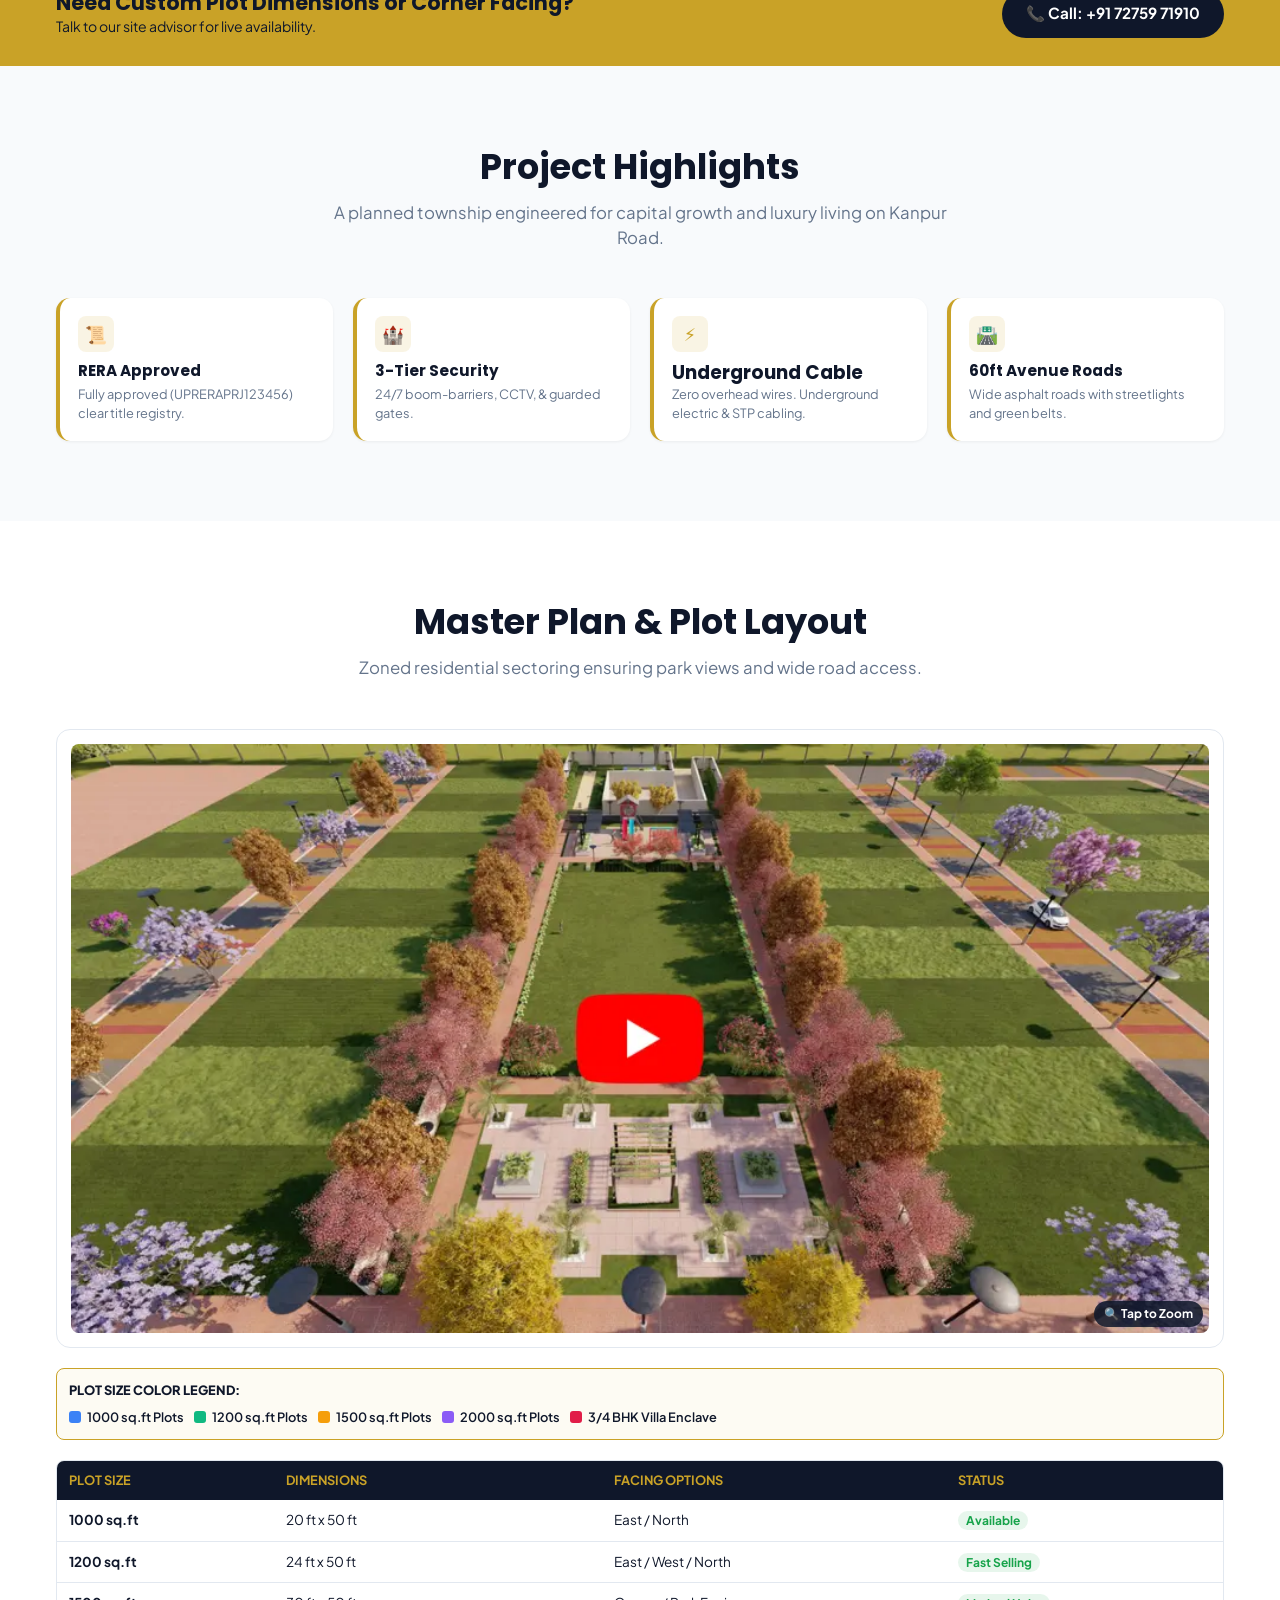
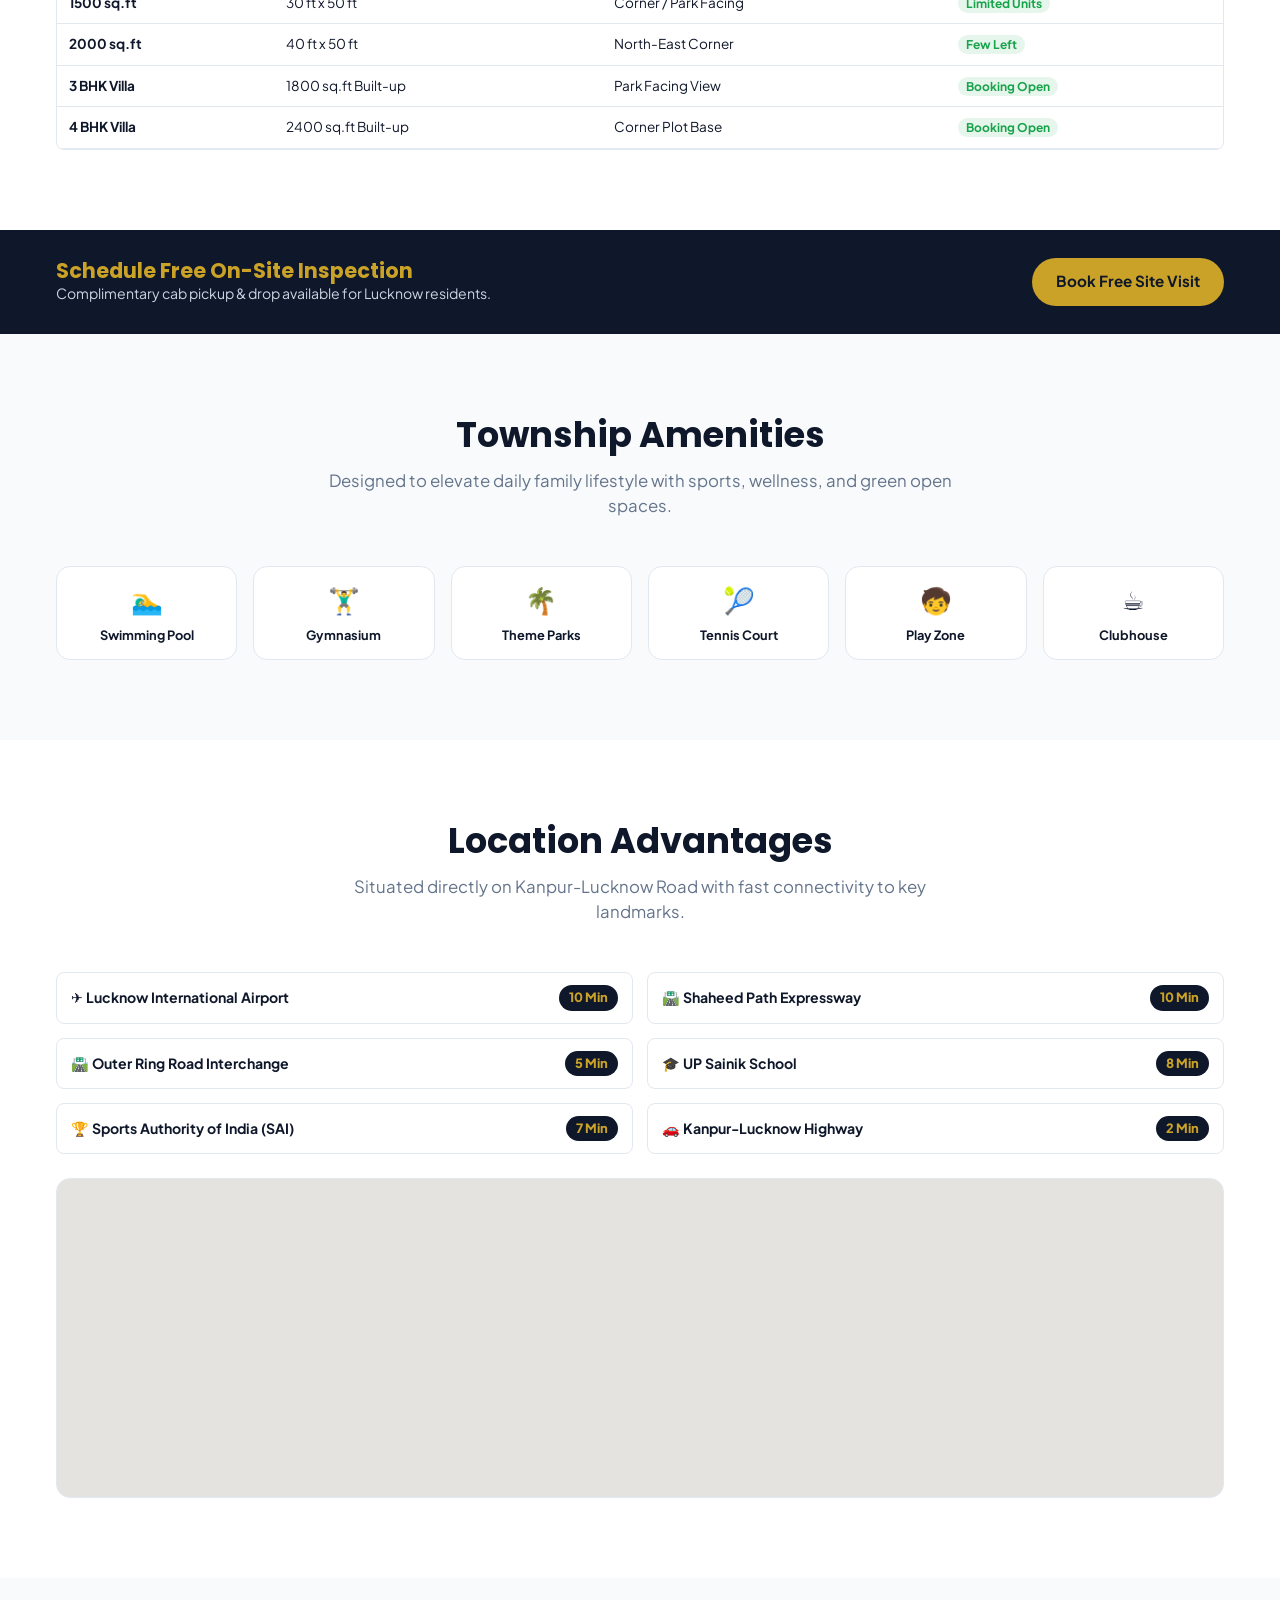
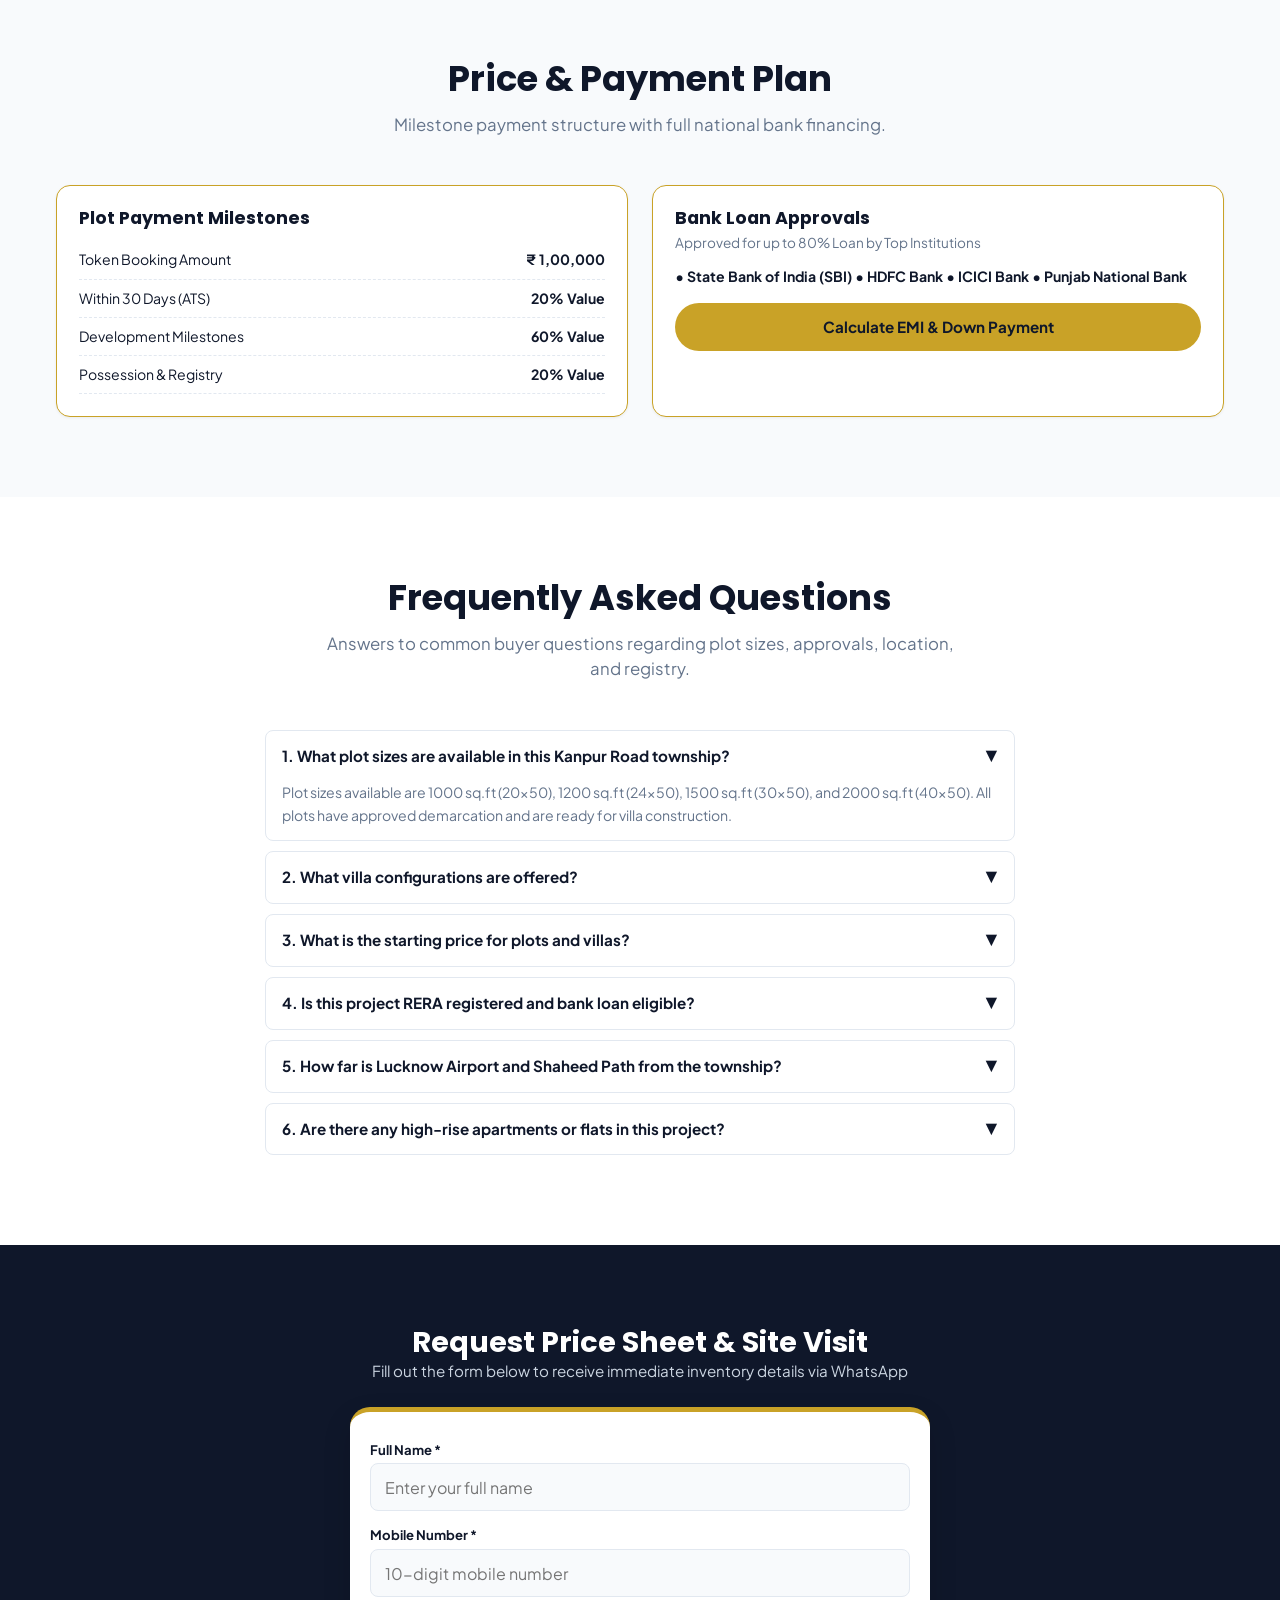
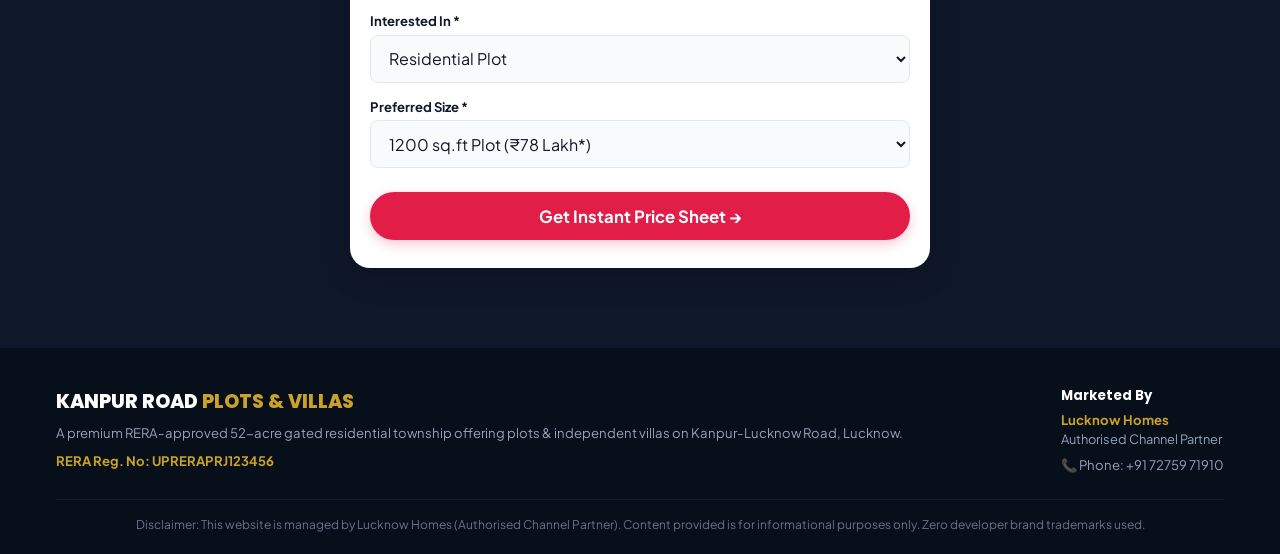
==== commit af914a08: "Add files via upload" ====
--- a/index.html
+++ b/index.html
@@ -13,18 +13,18 @@
   <meta property="og:title" content="Premium Residential Plots & Villas on Kanpur Road, Lucknow">
   <meta property="og:description" content="RERA-approved gated township on Kanpur Road, Lucknow. Plots 1000–2000 sq.ft & 3/4 BHK Luxury Villas starting ₹65 Lakh.">
   <meta property="og:url" content="https://lucknowhomes.in/plots-villas-kanpur-road-lucknow">
-  <meta property="og:image" content="/assets/og-share.jpg">
+  <meta property="og:image" content="assets/og-share.jpg">
 
   <!-- Twitter Card -->
   <meta name="twitter:card" content="summary_large_image">
   <meta name="twitter:title" content="Plots & Villas on Kanpur Road, Lucknow | From ₹65 Lakh">
   <meta name="twitter:description" content="RERA-approved residential plots & villas in prime Kanpur Road location, Lucknow.">
-  <meta name="twitter:image" content="/assets/og-share.jpg">
+  <meta name="twitter:image" content="assets/og-share.jpg">
 
   <!-- Favicons -->
-  <link rel="icon" type="image/svg+xml" href="/assets/favicon.svg">
-  <link rel="icon" type="image/x-icon" href="/assets/favicon.ico">
-  <link rel="apple-touch-icon" sizes="180x180" href="/assets/apple-touch-icon.png">
+  <link rel="icon" type="image/svg+xml" href="assets/favicon.svg">
+  <link rel="icon" type="image/x-icon" href="assets/favicon.ico">
+  <link rel="apple-touch-icon" sizes="180x180" href="assets/apple-touch-icon.png">
 
   <!-- Fonts -->
   <link rel="preconnect" href="https://fonts.googleapis.com">
@@ -340,7 +340,7 @@
 
       <!-- Header Actions -->
       <div class="header-right">
-        <a href="tel:+919876543210" class="header-call-icon" aria-label="Call Us">📞</a>
+        
         <a href="#enquiry" class="btn btn-red" style="min-height:38px; padding:8px 18px; font-size:0.85rem;">Enquire</a>
         <button class="mobile-menu-btn" id="drawerToggle" aria-label="Toggle Menu">
           <span></span><span></span><span></span>
@@ -364,7 +364,7 @@
        ========================================================================== -->
   <section class="hero-container">
     <!-- Real <img> positioned absolutely behind content (Solves background image 404 & washed out issues!) -->
-    <img src="/assets/hero-desktop.webp" alt="Kanpur Road Plots & Villas Lucknow Township" width="1920" height="1080" fetchpriority="high" class="hero-bg-img">
+    <img src="assets/hero-desktop.webp" alt="Kanpur Road Plots & Villas Lucknow Township" width="1920" height="1080" fetchpriority="high" class="hero-bg-img" onerror="this.onerror=null;this.src='[data-uri]';">
     <div class="hero-overlay"></div>
 
     <div class="container hero-content-box">
@@ -387,7 +387,7 @@
       <!-- 2 Full-Width Stacked Buttons on Mobile -->
       <div class="hero-btn-stack">
         <a href="#enquiry" class="btn btn-gold btn-block">Get Price List & PDF</a>
-        <a href="https://api.whatsapp.com/send?phone=919876543210&text=Hi,%20I%20am%20interested%20in%20Plots/Villas%20on%20Kanpur%20Road,%20Lucknow." target="_blank" rel="noopener" class="btn btn-whatsapp btn-block">💬 WhatsApp Us</a>
+        <a href="https://api.whatsapp.com/send?phone=917275971910&text=Hi,%20I%20am%20interested%20in%20Plots/Villas%20on%20Kanpur%20Road,%20Lucknow." target="_blank" rel="noopener" class="btn btn-whatsapp btn-block">💬 WhatsApp Us</a>
       </div>
     </div>
   </section>
@@ -472,7 +472,7 @@
         <h3 style="font-size:1.3rem;">Need Custom Plot Dimensions or Corner Facing?</h3>
         <p style="font-size:0.88rem;">Talk to our site advisor for live availability.</p>
       </div>
-      <a href="tel:+919876543210" class="btn btn-navy">📞 Call: +91 98765 43210</a>
+      <a href="tel:+917275971910" class="btn btn-navy">📞 Call: +91 72759 71910</a>
     </div>
   </section>
 
@@ -521,8 +521,8 @@
       <p class="section-subtitle">Zoned residential sectoring ensuring park views and wide road access.</p>
 
       <!-- Full-Width Image with Tap-to-Zoom -->
-      <div class="master-plan-wrapper" onclick="openZoomImage('/assets/gallery-master-plan.webp')">
-        <img src="/assets/gallery-master-plan.webp" alt="Master plan layout map of plots and villas on Kanpur Road Lucknow" width="1600" height="900" loading="lazy">
+      <div class="master-plan-wrapper" onclick="openZoomImage('assets/gallery-master-plan.webp')">
+        <img src="assets/gallery-master-plan.webp" alt="Master plan layout map of plots and villas on Kanpur Road Lucknow" width="1600" height="900" loading="lazy" onerror="this.onerror=null;this.src='[data-uri]